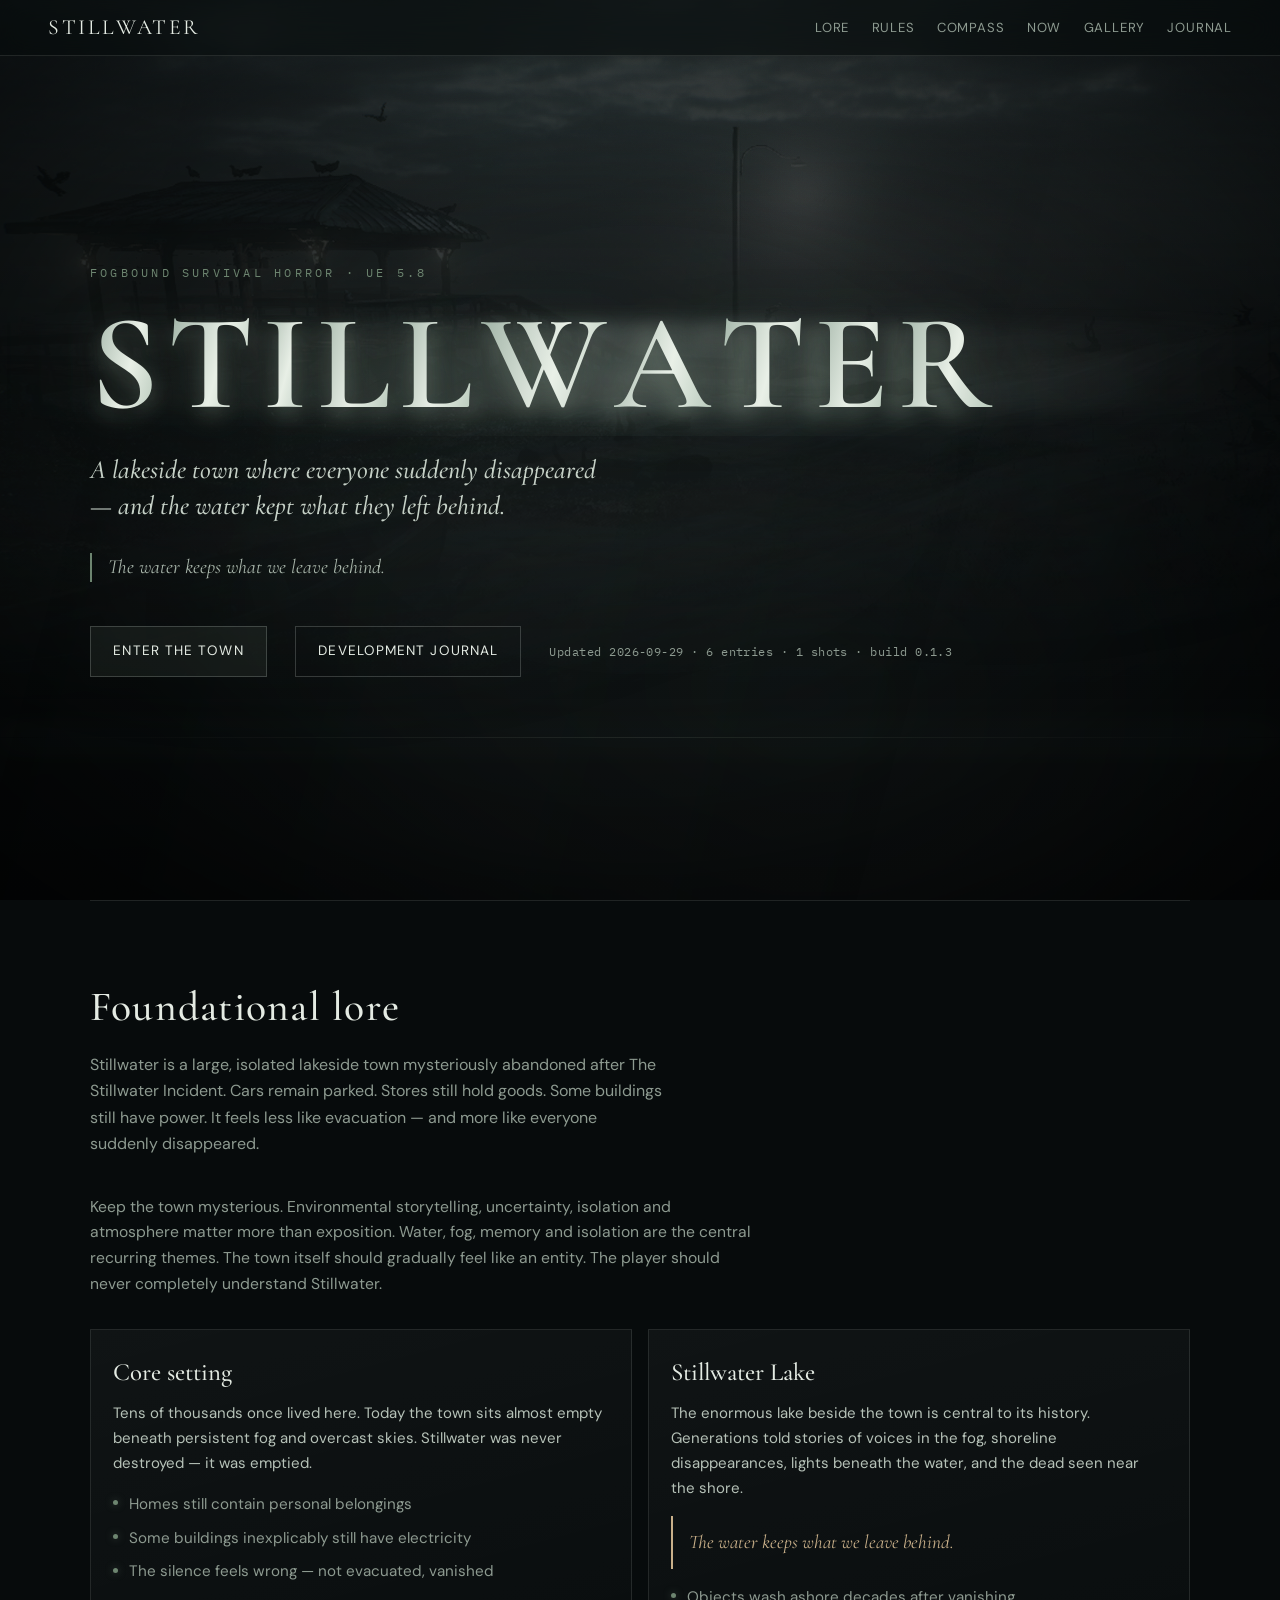
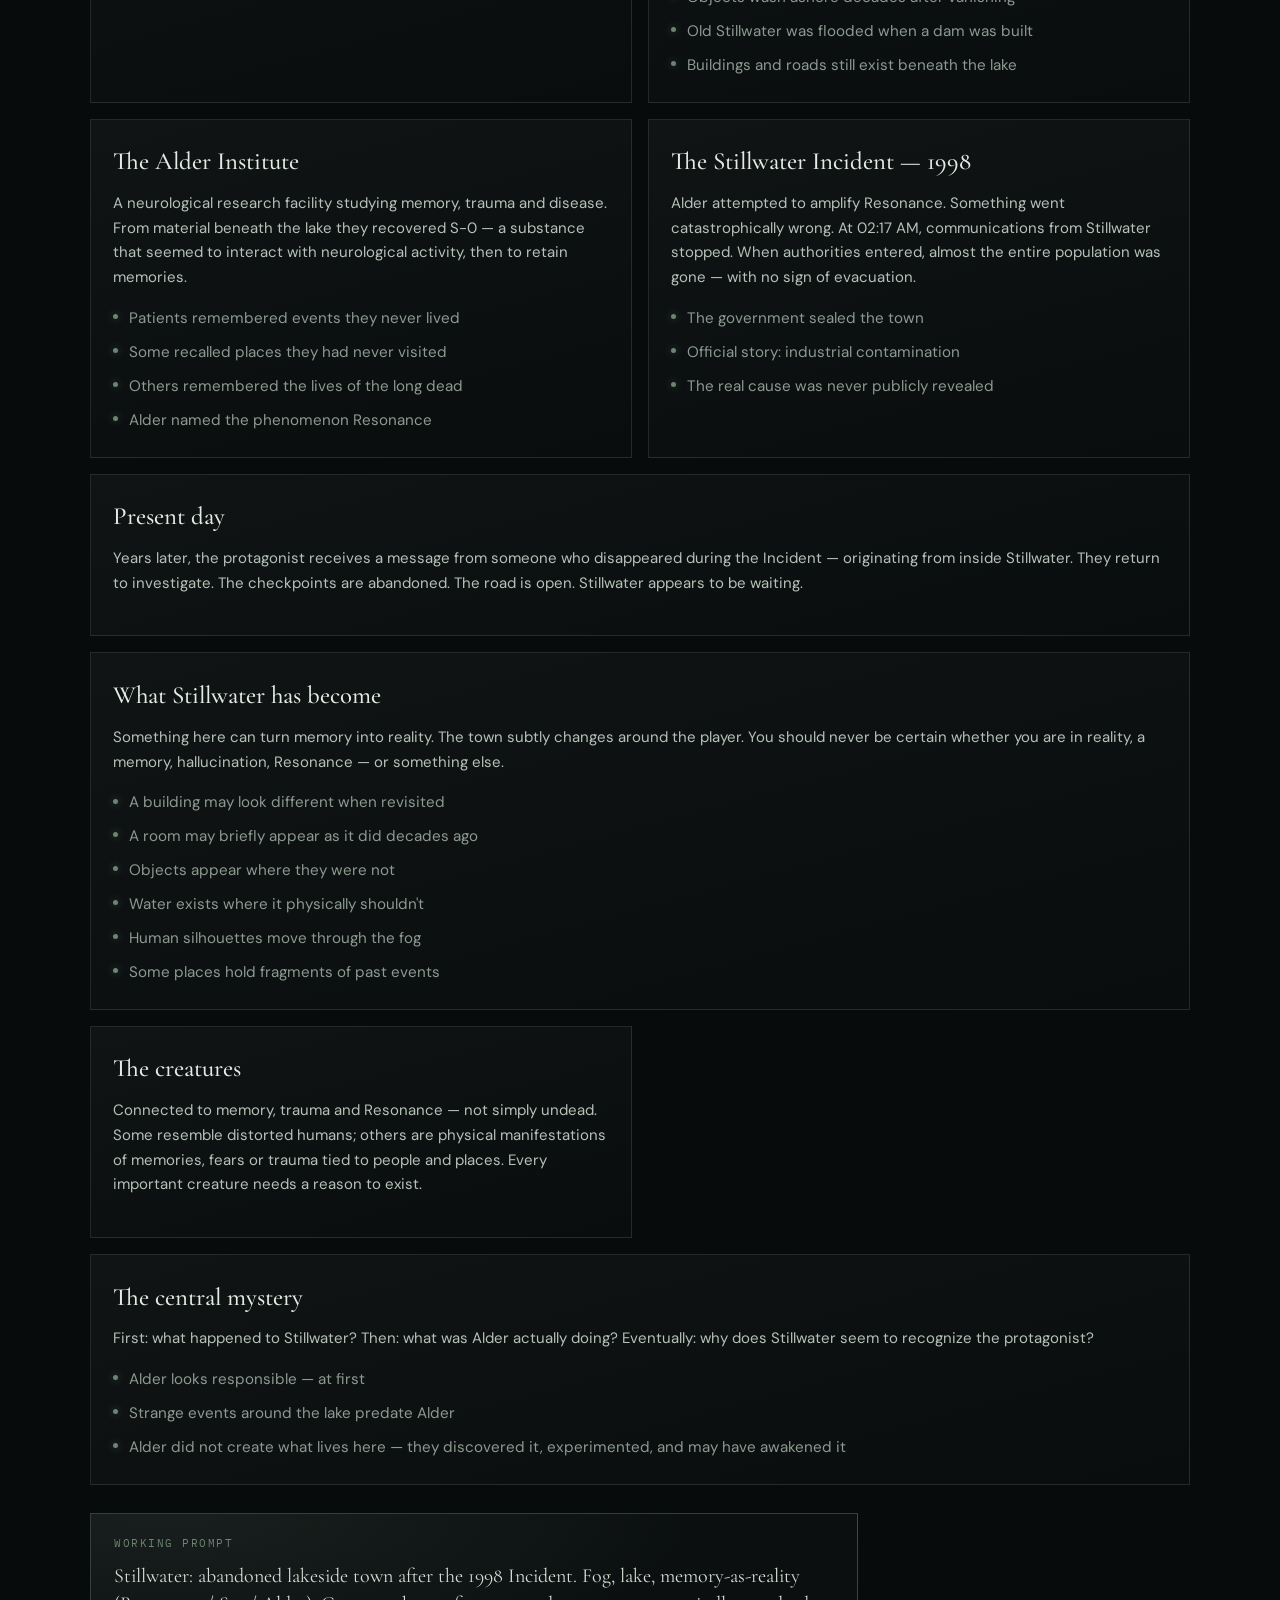
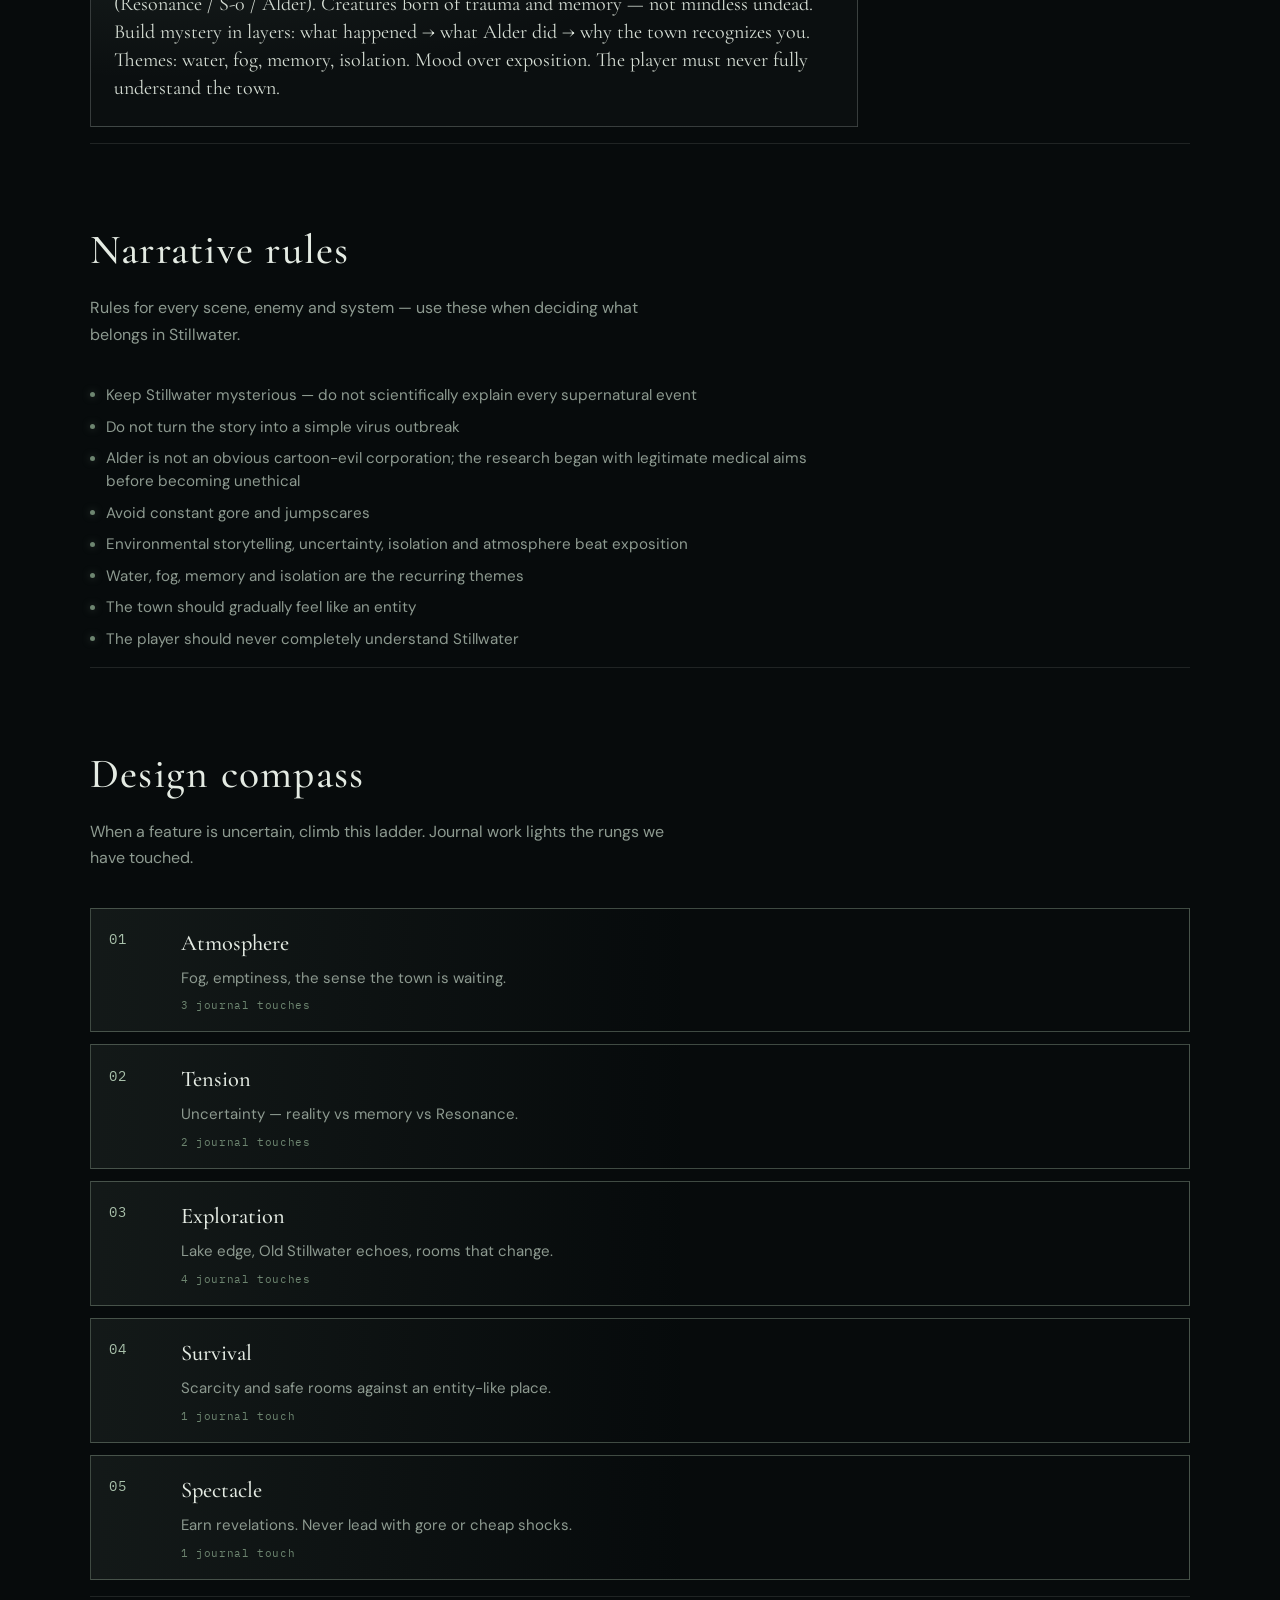
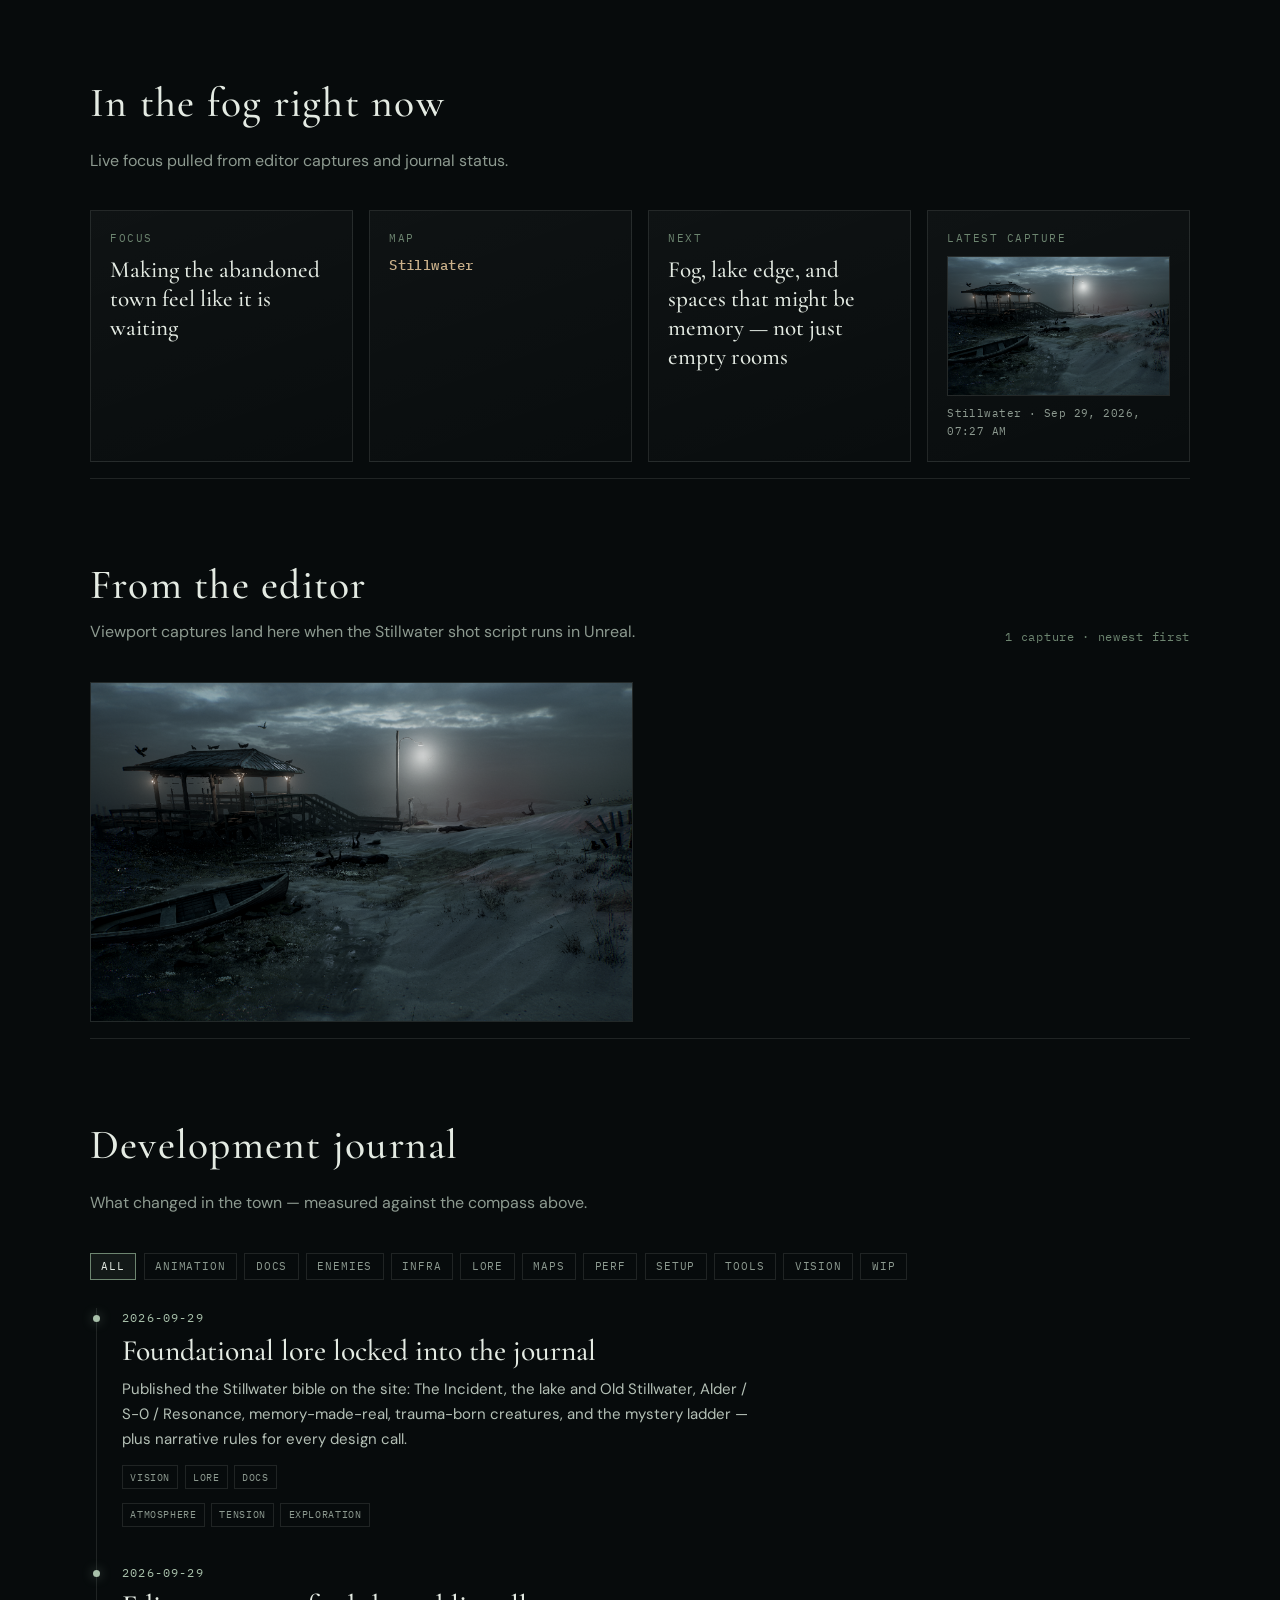
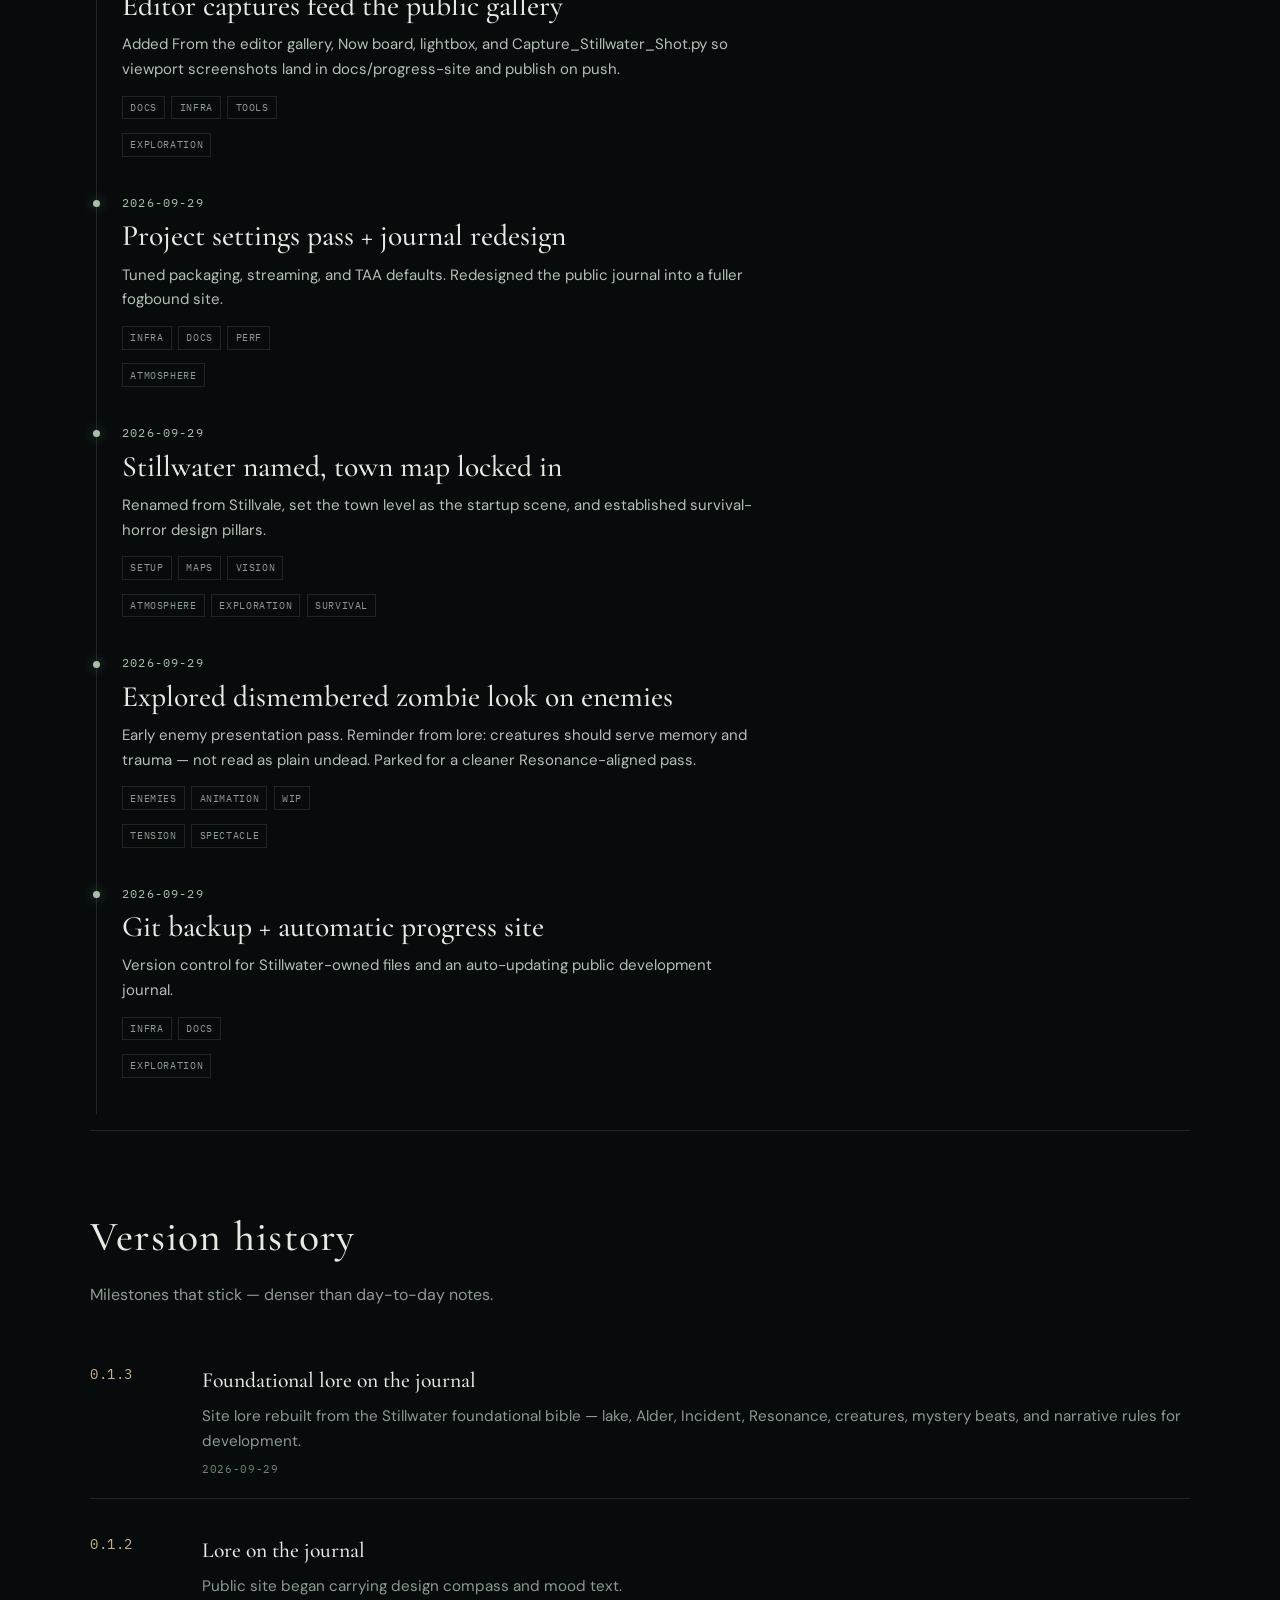
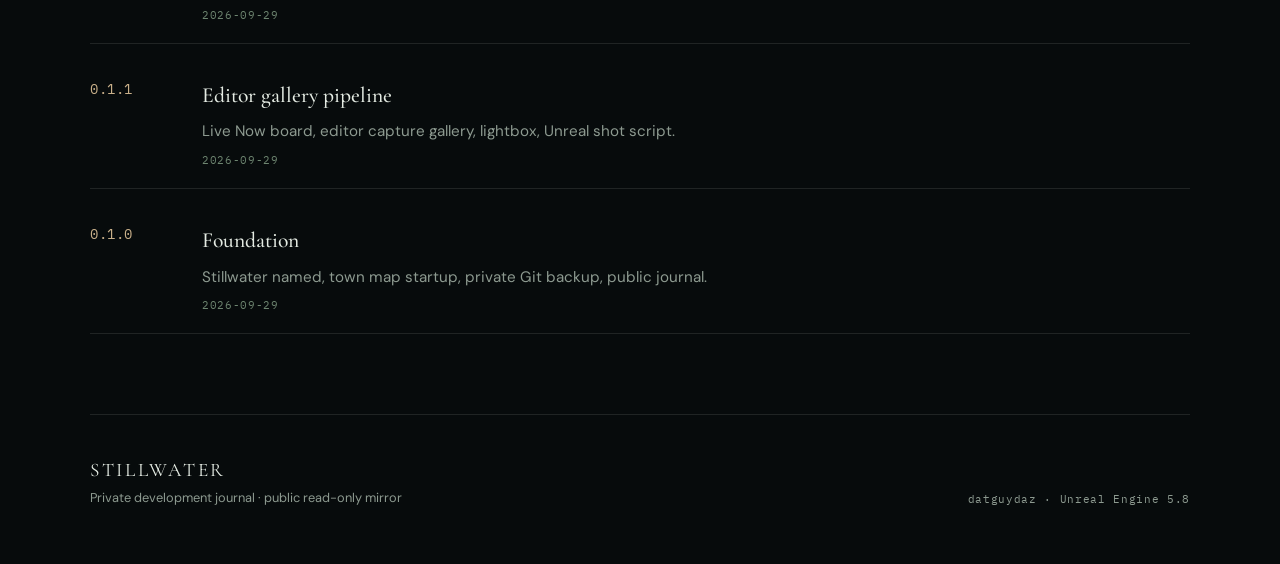
==== Stillwater/index.html @ f195221a "deploy: Stillwater progress c676590d28003b4d80a5e0e3fa051f6184fc9ccd datguydaz/Stillwater@c676590d28" ====
<!DOCTYPE html>
<html lang="en">
<head>
  <meta charset="utf-8" />
  <meta name="viewport" content="width=device-width, initial-scale=1" />
  <title>Stillwater — Development Journal</title>
  <meta name="description" content="Stillwater — fogbound survival horror. Lore, design compass, and development journal." />
  <meta name="theme-color" content="#0a0f10" />
  <link rel="preconnect" href="https://fonts.googleapis.com" />
  <link rel="preconnect" href="https://fonts.gstatic.com" crossorigin />
  <link href="https://fonts.googleapis.com/css2?family=Cormorant+Garamond:ital,wght@0,500;0,600;0,700;1,500&family=DM+Sans:opsz,wght@9..40,400;9..40,500;9..40,600&family=IBM+Plex+Mono:wght@400;500&display=swap" rel="stylesheet" />
  <link rel="stylesheet" href="./styles.css?v=0.1.3" />
</head>
<body>
  <div class="atmosphere" aria-hidden="true">
    <div class="fog fog-a"></div>
    <div class="fog fog-b"></div>
    <div class="fog fog-c"></div>
    <div class="hero-plate" id="hero-plate"></div>
    <div class="grain"></div>
    <div class="vignette"></div>
    <div class="horizon"></div>
  </div>

  <nav class="topnav" aria-label="Primary">
    <a class="brand-mark" href="#top">Stillwater</a>
    <div class="nav-links">
      <a href="#lore">Lore</a>
      <a href="#rules">Rules</a>
      <a href="#compass">Compass</a>
      <a href="#now">Now</a>
      <a href="#gallery">Gallery</a>
      <a href="#journal">Journal</a>
    </div>
  </nav>

  <header class="hero" id="top">
    <p class="eyebrow">Fogbound survival horror · UE 5.8</p>
    <div class="title-lockup">
      <span class="title-ghost" aria-hidden="true">Stillwater</span>
      <h1 id="project-name" class="title-main">Stillwater</h1>
      <span class="title-mist" aria-hidden="true"></span>
      <span class="title-sheen" aria-hidden="true"></span>
    </div>
    <p id="tagline" class="tagline"></p>
    <blockquote class="epigraph" id="epigraph"></blockquote>
    <div class="hero-cta">
      <a class="btn" href="#lore">Enter the town</a>
      <a class="btn btn-ghost" href="#journal">Development journal</a>
      <p class="meta">Updated <span id="updated"></span> · <span id="entry-count"></span> entries · <span id="shot-count">0</span> shots · build <span id="build-version">—</span></p>
    </div>
  </header>

  <main>
    <section class="section lore-section" id="lore">
      <div class="section-head">
        <h2>Foundational lore</h2>
        <p class="section-lede" id="lore-logline"></p>
      </div>
      <p class="lore-inspiration" id="lore-inspiration"></p>
      <div class="lore-chapters" id="lore-chapters"></div>
      <div class="working-prompt">
        <p class="now-label">Working prompt</p>
        <p id="working-prompt"></p>
      </div>
    </section>

    <section class="section" id="rules">
      <div class="section-head">
        <h2 id="rules-title">Narrative rules</h2>
        <p class="section-lede" id="rules-lede"></p>
      </div>
      <ul class="lore-list rules-list" id="rules-list"></ul>
    </section>

    <section class="section" id="compass">
      <div class="section-head">
        <h2>Design compass</h2>
        <p class="section-lede">When a feature is uncertain, climb this ladder. Journal work lights the rungs we have touched.</p>
      </div>
      <ol class="priority-ladder" id="priority-ladder"></ol>
    </section>

    <section class="section now-section" id="now">
      <div class="section-head">
        <h2>In the fog right now</h2>
        <p class="section-lede">Live focus pulled from editor captures and journal status.</p>
      </div>
      <div class="now-board" id="now-board">
        <article class="now-card">
          <p class="now-label">Focus</p>
          <p class="now-value" id="now-focus">—</p>
        </article>
        <article class="now-card">
          <p class="now-label">Map</p>
          <p class="now-value mono" id="now-map">—</p>
        </article>
        <article class="now-card">
          <p class="now-label">Next</p>
          <p class="now-value" id="now-next">—</p>
        </article>
        <article class="now-card highlight" id="now-latest-shot" hidden>
          <p class="now-label">Latest capture</p>
          <button type="button" class="now-thumb-btn" id="now-thumb-btn" aria-label="Open latest screenshot">
            <img id="now-thumb" alt="" />
          </button>
          <p class="now-caption mono" id="now-caption"></p>
        </article>
      </div>
    </section>

    <section class="section" id="gallery">
      <div class="section-head row">
        <div>
          <h2>From the editor</h2>
          <p class="section-lede">Viewport captures land here when the Stillwater shot script runs in Unreal.</p>
        </div>
        <p class="section-meta mono" id="gallery-meta"></p>
      </div>
      <div id="gallery-grid" class="gallery-grid"></div>
      <p class="empty-note" id="gallery-empty" hidden>
        No captures yet. In Unreal: <code>Tools → Execute Python Script</code> →
        <code>Scripts/Capture_Stillwater_Shot.py</code>, then commit &amp; push.
      </p>
    </section>

    <section class="section" id="journal">
      <div class="section-head">
        <h2>Development journal</h2>
        <p class="section-lede">What changed in the town — measured against the compass above.</p>
      </div>
      <div class="filters" id="filters" hidden></div>
      <ol id="timeline" class="timeline"></ol>
    </section>

    <section class="section" id="versions">
      <div class="section-head">
        <h2>Version history</h2>
        <p class="section-lede">Milestones that stick — denser than day-to-day notes.</p>
      </div>
      <ol id="version-list" class="version-list"></ol>
    </section>
  </main>

  <footer class="site-footer">
    <div>
      <p class="footer-brand">Stillwater</p>
      <p>Private development journal · public read-only mirror</p>
    </div>
    <p class="footer-meta">datguydaz · Unreal Engine 5.8</p>
  </footer>

  <div class="lightbox" id="lightbox" hidden>
    <button type="button" class="lb-close" id="lb-close" aria-label="Close">×</button>
    <button type="button" class="lb-nav prev" id="lb-prev" aria-label="Previous">‹</button>
    <figure class="lb-frame">
      <img id="lb-img" alt="" />
      <figcaption id="lb-cap"></figcaption>
    </figure>
    <button type="button" class="lb-nav next" id="lb-next" aria-label="Next">›</button>
  </div>

  <script src="./app.js?v=0.1.3"></script>
</body>
</html>
---- Stillwater/styles.css ----
:root {
  --bg: #070b0c;
  --bg-lift: #0e1516;
  --ink: #e4ebe3;
  --muted: #8d9a90;
  --line: rgba(210, 220, 212, 0.12);
  --line-strong: rgba(210, 220, 212, 0.22);
  --accent: #a8c0aa;
  --accent-dim: #6d8570;
  --warm: #c9b08a;
  --fog-tint: rgba(168, 186, 176, 0.11);
  --nav-h: 3.5rem;
  --ease: cubic-bezier(0.22, 1, 0.36, 1);
}

* { box-sizing: border-box; }
html {
  scroll-behavior: smooth;
  scroll-padding-top: calc(var(--nav-h) + 1rem);
}
body {
  margin: 0;
  min-height: 100vh;
  color: var(--ink);
  background: var(--bg);
  font-family: "DM Sans", system-ui, sans-serif;
  font-size: 15px;
  line-height: 1.65;
  overflow-x: hidden;
}

/* —— Atmosphere —— */
.atmosphere {
  pointer-events: none;
  position: fixed;
  inset: 0;
  z-index: 0;
  overflow: hidden;
  background:
    radial-gradient(ellipse 90% 55% at 50% -5%, rgba(95, 118, 108, 0.28), transparent 55%),
    radial-gradient(ellipse 60% 40% at 85% 20%, rgba(70, 90, 85, 0.12), transparent 50%),
    linear-gradient(180deg, #10181a 0%, var(--bg) 42%, #050708 100%);
}

.fog {
  position: absolute;
  inset: -20%;
  background:
    radial-gradient(ellipse at 30% 40%, var(--fog-tint), transparent 42%),
    radial-gradient(ellipse at 70% 35%, rgba(190, 200, 195, 0.07), transparent 38%);
  filter: blur(28px);
  will-change: transform, opacity;
}
.fog-a { animation: drift-a 32s var(--ease) infinite alternate; opacity: 0.9; }
.fog-b {
  animation: drift-b 44s var(--ease) infinite alternate;
  opacity: 0.55;
  background:
    radial-gradient(ellipse at 60% 70%, rgba(140, 160, 150, 0.14), transparent 45%),
    radial-gradient(ellipse at 15% 60%, rgba(120, 140, 130, 0.08), transparent 40%);
}
.fog-c {
  animation: drift-c 56s linear infinite;
  opacity: 0.35;
  background:
    linear-gradient(105deg, transparent 20%, rgba(180, 195, 185, 0.06) 45%, transparent 70%);
}

@keyframes drift-a {
  from { transform: translate3d(-3%, -1%, 0) scale(1.05); }
  to { transform: translate3d(4%, 2%, 0) scale(1.12); }
}
@keyframes drift-b {
  from { transform: translate3d(2%, 1%, 0) scale(1.08); }
  to { transform: translate3d(-5%, -2%, 0) scale(1.15); }
}
@keyframes drift-c {
  from { transform: translateX(-8%); }
  to { transform: translateX(8%); }
}

.grain {
  position: absolute;
  inset: 0;
  opacity: 0.18;
  mix-blend-mode: overlay;
  background-image: url("data:image/svg+xml,%3Csvg viewBox='0 0 200 200' xmlns='http://www.w3.org/2000/svg'%3E%3Cfilter id='n'%3E%3CfeTurbulence type='fractalNoise' baseFrequency='0.85' numOctaves='4' stitchTiles='stitch'/%3E%3C/filter%3E%3Crect width='100%25' height='100%25' filter='url(%23n)' opacity='0.55'/%3E%3C/svg%3E");
  background-size: 180px;
}

.vignette {
  position: absolute;
  inset: 0;
  background: radial-gradient(ellipse at center, transparent 35%, rgba(0, 0, 0, 0.55) 100%);
}

.horizon {
  position: absolute;
  left: 0;
  right: 0;
  bottom: 18%;
  height: 1px;
  background: linear-gradient(90deg, transparent, rgba(168, 192, 170, 0.18), transparent);
  box-shadow: 0 0 40px 8px rgba(120, 150, 130, 0.08);
  opacity: 0.7;
}

.hero-plate {
  position: absolute;
  inset: 0;
  background-size: cover;
  background-position: center 40%;
  opacity: 0;
  transition: opacity 1.2s var(--ease);
  mask-image: linear-gradient(180deg, rgba(0,0,0,0.55) 0%, rgba(0,0,0,0.2) 45%, transparent 78%);
  -webkit-mask-image: linear-gradient(180deg, rgba(0,0,0,0.55) 0%, rgba(0,0,0,0.2) 45%, transparent 78%);
  filter: saturate(0.55) contrast(1.05) brightness(0.45);
}
.hero-plate.is-on { opacity: 1; }

/* —— Chrome —— */
.topnav, .hero, main, .site-footer {
  position: relative;
  z-index: 1;
}

.topnav {
  position: sticky;
  top: 0;
  height: var(--nav-h);
  display: flex;
  align-items: center;
  justify-content: space-between;
  padding: 0 clamp(1.25rem, 4vw, 3rem);
  backdrop-filter: blur(14px) saturate(1.1);
  background: rgba(7, 11, 12, 0.55);
  border-bottom: 1px solid var(--line);
  z-index: 10;
}

.brand-mark {
  font-family: "Cormorant Garamond", Georgia, serif;
  font-size: 1.35rem;
  letter-spacing: 0.12em;
  text-transform: uppercase;
  text-decoration: none;
  color: var(--ink);
}

.nav-links {
  display: flex;
  gap: 1.4rem;
}
.nav-links a {
  color: var(--muted);
  text-decoration: none;
  font-size: 0.82rem;
  letter-spacing: 0.06em;
  text-transform: uppercase;
  transition: color 200ms ease;
}
.nav-links a:hover { color: var(--ink); }

.hero {
  width: min(1100px, calc(100% - 2.5rem));
  margin: 0 auto;
  min-height: calc(100vh - var(--nav-h));
  display: flex;
  flex-direction: column;
  justify-content: center;
  padding: 3rem 0 4rem;
  animation: rise 1s var(--ease) both;
}

@keyframes rise {
  from { opacity: 0; transform: translateY(18px); }
  to { opacity: 1; transform: none; }
}

.eyebrow {
  margin: 0 0 1.25rem;
  font-family: "IBM Plex Mono", ui-monospace, monospace;
  font-size: 0.72rem;
  letter-spacing: 0.28em;
  text-transform: uppercase;
  color: var(--accent-dim);
}

h1,
.title-main {
  margin: 0;
  font-family: "Cormorant Garamond", Georgia, serif;
  font-weight: 600;
  font-size: clamp(4.2rem, 14vw, 8.5rem);
  letter-spacing: 0.06em;
  line-height: 0.88;
  text-transform: uppercase;
}

.title-lockup {
  position: relative;
  display: inline-block;
  isolation: isolate;
  margin: 0.15rem 0 0.35rem;
}

.title-main {
  position: relative;
  z-index: 2;
  color: #e4ebe3;
  filter: drop-shadow(0 0 18px rgba(140, 170, 150, 0.22))
    drop-shadow(0 8px 28px rgba(0, 0, 0, 0.45));
  animation: title-breathe 7s ease-in-out infinite;
}

.title-main .char {
  display: inline-block;
  color: transparent;
  background:
    linear-gradient(
      105deg,
      #9aada0 0%,
      #e8efe6 28%,
      #b7c8ba 48%,
      #f2f6f1 62%,
      #8fa092 100%
    );
  background-size: 220% 100%;
  -webkit-background-clip: text;
  background-clip: text;
  animation:
    title-char-in 900ms var(--ease) both,
    title-sheen-shift 11s ease-in-out infinite alternate;
  animation-delay:
    calc(var(--i, 0) * 45ms + 120ms),
    0s;
}

.title-ghost {
  position: absolute;
  inset: 0;
  z-index: 1;
  font-family: "Cormorant Garamond", Georgia, serif;
  font-weight: 600;
  font-size: clamp(4.2rem, 14vw, 8.5rem);
  letter-spacing: 0.06em;
  line-height: 0.88;
  text-transform: uppercase;
  color: rgba(168, 192, 170, 0.28);
  filter: blur(10px);
  transform: translate(0.04em, 0.06em) scale(1.01);
  animation: title-ghost-drift 9s ease-in-out infinite alternate;
  pointer-events: none;
  user-select: none;
}

.title-mist {
  position: absolute;
  left: -8%;
  right: -8%;
  top: 15%;
  bottom: 10%;
  z-index: 3;
  pointer-events: none;
  background:
    linear-gradient(
      90deg,
      transparent 0%,
      rgba(200, 215, 205, 0.14) 35%,
      rgba(230, 238, 232, 0.28) 50%,
      rgba(200, 215, 205, 0.12) 65%,
      transparent 100%
    );
  mix-blend-mode: soft-light;
  filter: blur(8px);
  opacity: 0.55;
  animation: title-mist-sweep 8.5s ease-in-out infinite;
}

.title-sheen {
  position: absolute;
  inset: -10% -5%;
  z-index: 0;
  pointer-events: none;
  background: radial-gradient(
    ellipse at 50% 60%,
    rgba(150, 180, 160, 0.2),
    transparent 62%
  );
  animation: title-halo 6.5s ease-in-out infinite alternate;
}

@keyframes title-breathe {
  0%, 100% {
    filter: drop-shadow(0 0 14px rgba(140, 170, 150, 0.16))
      drop-shadow(0 8px 28px rgba(0, 0, 0, 0.45));
    letter-spacing: 0.055em;
  }
  50% {
    filter: drop-shadow(0 0 28px rgba(160, 190, 170, 0.34))
      drop-shadow(0 10px 34px rgba(0, 0, 0, 0.5));
    letter-spacing: 0.072em;
  }
}

@keyframes title-sheen-shift {
  from { background-position: 0% 50%; }
  to { background-position: 100% 50%; }
}

@keyframes title-ghost-drift {
  from { transform: translate(-0.02em, 0.04em) scale(1.01); opacity: 0.55; }
  to { transform: translate(0.08em, 0.1em) scale(1.03); opacity: 0.85; }
}

@keyframes title-mist-sweep {
  0% { transform: translateX(-28%) skewX(-8deg); opacity: 0.2; }
  40% { opacity: 0.65; }
  100% { transform: translateX(28%) skewX(-8deg); opacity: 0.25; }
}

@keyframes title-halo {
  from { opacity: 0.35; transform: scale(0.96); }
  to { opacity: 0.8; transform: scale(1.06); }
}

@keyframes title-char-in {
  from {
    opacity: 0;
    transform: translateY(0.35em);
    filter: blur(8px);
  }
  to {
    opacity: 1;
    transform: none;
    filter: none;
  }
}

@media (prefers-reduced-motion: reduce) {
  .title-main,
  .title-ghost,
  .title-mist,
  .title-sheen,
  .title-main .char {
    animation: none !important;
  }
  .title-main .char {
    color: var(--ink);
    background: none;
    -webkit-background-clip: unset;
    background-clip: unset;
  }
  .title-main {
    filter: drop-shadow(0 0 18px rgba(140, 170, 150, 0.18));
  }
}

.epigraph {
  margin: 1.75rem 0 0;
  max-width: 34rem;
  padding: 0 0 0 1rem;
  border-left: 2px solid var(--accent-dim);
  font-family: "Cormorant Garamond", Georgia, serif;
  font-size: clamp(1.05rem, 2vw, 1.25rem);
  font-style: italic;
  line-height: 1.45;
  color: #a8b5aa;
}

.lore-inspiration {
  max-width: 42rem;
  color: var(--muted);
  margin: 0 0 2rem;
  font-size: 0.98rem;
}

.lore-chapters {
  display: grid;
  grid-template-columns: 1fr 1fr;
  gap: 1rem;
  margin-bottom: 1.75rem;
}

.lore-chapter {
  border: 1px solid var(--line);
  background: linear-gradient(165deg, rgba(255,255,255,0.04), rgba(255,255,255,0.01));
  padding: 1.35rem 1.4rem 1.5rem;
}

.lore-chapter:nth-child(5),
.lore-chapter:nth-child(6),
.lore-chapter:nth-child(8) {
  grid-column: 1 / -1;
}

.lore-chapter h3 {
  margin: 0 0 0.55rem;
  font-family: "Cormorant Garamond", Georgia, serif;
  font-size: 1.55rem;
  font-weight: 500;
}

.lore-quote {
  margin: 0.85rem 0 1rem;
  padding: 0.65rem 0 0.65rem 1rem;
  border-left: 2px solid var(--warm);
  font-family: "Cormorant Garamond", Georgia, serif;
  font-size: 1.2rem;
  font-style: italic;
  color: var(--warm);
}

.rules-list {
  max-width: 46rem;
}

.rules-list li {
  color: #b6c2b8;
  font-size: 1rem;
  line-height: 1.5;
}

@media (max-width: 960px) {
  .lore-chapters { grid-template-columns: 1fr; }
  .lore-chapter:nth-child(5),
  .lore-chapter:nth-child(6),
  .lore-chapter:nth-child(8) { grid-column: auto; }
}

.lore-list {
  margin: 0;
  padding: 0;
  list-style: none;
  display: grid;
  gap: 0.55rem;
}

.lore-list li {
  position: relative;
  padding-left: 1rem;
  color: var(--muted);
  font-size: 0.95rem;
}

.lore-list li::before {
  content: "";
  position: absolute;
  left: 0;
  top: 0.55em;
  width: 5px;
  height: 5px;
  border-radius: 50%;
  background: var(--accent-dim);
  box-shadow: 0 0 8px rgba(168, 192, 170, 0.35);
}

.working-prompt {
  border: 1px solid var(--line-strong);
  background:
    radial-gradient(ellipse at 10% 0%, rgba(140, 170, 150, 0.1), transparent 55%),
    rgba(255, 255, 255, 0.02);
  padding: 1.35rem 1.45rem 1.5rem;
  max-width: 48rem;
}

.working-prompt p:last-child {
  margin: 0.35rem 0 0;
  font-family: "Cormorant Garamond", Georgia, serif;
  font-size: 1.25rem;
  line-height: 1.4;
  color: #d5ddd4;
}

.priority-ladder {
  list-style: none;
  margin: 0;
  padding: 0;
  display: grid;
  gap: 0.75rem;
}

.priority-step {
  display: grid;
  grid-template-columns: 3.5rem 1fr;
  gap: 1rem;
  align-items: start;
  padding: 1rem 1.1rem;
  border: 1px solid var(--line);
  background: rgba(255, 255, 255, 0.015);
  transition: border-color 220ms ease, background 220ms ease;
}

.priority-step.is-lit {
  border-color: rgba(168, 192, 170, 0.35);
  background: linear-gradient(90deg, rgba(168, 192, 170, 0.08), transparent 55%);
}

.priority-rank {
  font-family: "IBM Plex Mono", ui-monospace, monospace;
  font-size: 0.85rem;
  letter-spacing: 0.08em;
  color: var(--accent-dim);
  padding-top: 0.2rem;
}

.priority-step.is-lit .priority-rank { color: var(--accent); }

.priority-step h3 {
  margin: 0 0 0.25rem;
  font-family: "Cormorant Garamond", Georgia, serif;
  font-size: 1.4rem;
  font-weight: 500;
}

.priority-step p { margin: 0; color: var(--muted); }

.priority-meta {
  margin-top: 0.45rem !important;
  font-size: 0.68rem;
  letter-spacing: 0.06em;
  color: var(--accent-dim) !important;
}

.pillar-tags { margin-top: 0.55rem; }
.pillar-tag {
  border-color: rgba(168, 192, 170, 0.35);
  color: var(--accent);
}

@media (max-width: 960px) {
  .lore-grid { grid-template-columns: 1fr; }
  .lore-block-wide { grid-column: auto; }
}

.hero-cta {
  margin-top: 2.75rem;
  display: flex;
  flex-wrap: wrap;
  align-items: center;
  gap: 1.25rem 1.75rem;
}

.btn {
  display: inline-flex;
  align-items: center;
  padding: 0.85rem 1.4rem;
  border: 1px solid var(--line-strong);
  background: rgba(168, 192, 170, 0.08);
  color: var(--ink);
  text-decoration: none;
  font-size: 0.85rem;
  letter-spacing: 0.08em;
  text-transform: uppercase;
  transition: background 220ms ease, border-color 220ms ease, transform 220ms var(--ease);
}
.btn:hover {
  background: rgba(168, 192, 170, 0.16);
  border-color: var(--accent);
  transform: translateY(-1px);
}

.btn-ghost {
  background: transparent;
}
.btn-ghost:hover {
  background: rgba(255, 255, 255, 0.04);
}

.meta {
  margin: 0;
  font-family: "IBM Plex Mono", ui-monospace, monospace;
  font-size: 0.72rem;
  color: var(--muted);
  letter-spacing: 0.04em;
}

main {
  width: min(1100px, calc(100% - 2.5rem));
  margin: 0 auto;
  padding-bottom: 4rem;
}

.section {
  padding: 4.5rem 0 1rem;
  border-top: 1px solid var(--line);
  animation: rise 1.1s var(--ease) both;
}

.section-head {
  display: grid;
  gap: 0.65rem;
  margin-bottom: 2.25rem;
  max-width: 36rem;
}

.section-head h2 {
  margin: 0;
  font-family: "Cormorant Garamond", Georgia, serif;
  font-size: clamp(2rem, 4vw, 2.6rem);
  font-weight: 500;
  letter-spacing: 0.03em;
}

.section-lede {
  margin: 0;
  color: var(--muted);
  font-size: 1rem;
}

.filters {
  display: flex;
  flex-wrap: wrap;
  gap: 0.45rem;
  margin-bottom: 1.75rem;
}

.filter-btn {
  appearance: none;
  border: 1px solid var(--line);
  background: transparent;
  color: var(--muted);
  font-family: "IBM Plex Mono", ui-monospace, monospace;
  font-size: 0.68rem;
  letter-spacing: 0.08em;
  text-transform: uppercase;
  padding: 0.35rem 0.65rem;
  cursor: pointer;
  transition: color 160ms ease, border-color 160ms ease, background 160ms ease;
}
.filter-btn:hover,
.filter-btn.is-active {
  color: var(--ink);
  border-color: var(--accent-dim);
  background: rgba(168, 192, 170, 0.08);
}

.timeline {
  list-style: none;
  margin: 0;
  padding: 0;
  display: grid;
  gap: 0;
  border-left: 1px solid var(--line);
  margin-left: 0.35rem;
}

.entry {
  position: relative;
  padding: 0 0 2.25rem 1.6rem;
}
.entry::before {
  content: "";
  position: absolute;
  left: -4px;
  top: 0.45rem;
  width: 7px;
  height: 7px;
  border-radius: 50%;
  background: var(--accent);
  box-shadow: 0 0 12px rgba(168, 192, 170, 0.45);
}
.entry.is-hidden { display: none; }

.entry-date {
  font-family: "IBM Plex Mono", ui-monospace, monospace;
  color: var(--accent);
  font-size: 0.72rem;
  letter-spacing: 0.1em;
}

.entry h3 {
  margin: 0.4rem 0 0.55rem;
  font-family: "Cormorant Garamond", Georgia, serif;
  font-size: clamp(1.45rem, 2.5vw, 1.85rem);
  font-weight: 500;
  line-height: 1.2;
}

.entry p {
  margin: 0;
  color: #b4c0b6;
  max-width: 40rem;
}

.tags {
  display: flex;
  flex-wrap: wrap;
  gap: 0.4rem;
  margin-top: 0.85rem;
}

.tag {
  border: 1px solid var(--line);
  color: var(--muted);
  padding: 0.15rem 0.45rem;
  font-family: "IBM Plex Mono", ui-monospace, monospace;
  font-size: 0.65rem;
  letter-spacing: 0.06em;
  text-transform: uppercase;
}

.shots {
  display: grid;
  grid-template-columns: repeat(auto-fit, minmax(200px, 1fr));
  gap: 0.75rem;
  margin-top: 1.1rem;
  max-width: 48rem;
}

.shots img {
  width: 100%;
  aspect-ratio: 16 / 10;
  object-fit: cover;
  border: 1px solid var(--line);
  filter: saturate(0.8) contrast(1.06) brightness(0.95);
  transition: filter 280ms ease, transform 280ms var(--ease);
}
.shots img:hover {
  filter: none;
  transform: translateY(-3px);
}

.version-list {
  list-style: none;
  margin: 0;
  padding: 0;
  display: grid;
  gap: 1rem;
}

.version {
  display: grid;
  grid-template-columns: 5.5rem 1fr;
  gap: 1rem 1.5rem;
  padding: 1.15rem 0;
  border-bottom: 1px solid var(--line);
  align-items: start;
}

.version-id {
  font-family: "IBM Plex Mono", ui-monospace, monospace;
  font-size: 0.85rem;
  color: var(--warm);
  letter-spacing: 0.04em;
}

.version h3 {
  margin: 0 0 0.35rem;
  font-family: "Cormorant Garamond", Georgia, serif;
  font-size: 1.35rem;
  font-weight: 500;
}

.version p {
  margin: 0;
  color: var(--muted);
  font-size: 0.95rem;
}

.version-date {
  display: block;
  margin-top: 0.45rem;
  font-family: "IBM Plex Mono", ui-monospace, monospace;
  font-size: 0.68rem;
  color: var(--accent-dim);
  letter-spacing: 0.06em;
}

.pillars {
  list-style: none;
  margin: 0;
  padding: 0;
  display: grid;
  gap: 1rem;
  max-width: 36rem;
}
.pillars li {
  padding-left: 1rem;
  border-left: 2px solid var(--accent-dim);
  color: #b6c2b8;
}
.pillars strong {
  color: var(--ink);
  font-weight: 600;
}

code {
  font-family: "IBM Plex Mono", ui-monospace, monospace;
  color: var(--warm);
  font-size: 0.86em;
}

.site-footer {
  width: min(1100px, calc(100% - 2.5rem));
  margin: 0 auto;
  padding: 2.5rem 0 3.5rem;
  border-top: 1px solid var(--line);
  display: flex;
  flex-wrap: wrap;
  justify-content: space-between;
  gap: 1rem;
  color: var(--muted);
  font-size: 0.8rem;
}

.footer-brand {
  margin: 0 0 0.25rem;
  font-family: "Cormorant Garamond", Georgia, serif;
  font-size: 1.2rem;
  letter-spacing: 0.14em;
  text-transform: uppercase;
  color: var(--ink);
}

.site-footer p { margin: 0; }

.footer-meta {
  font-family: "IBM Plex Mono", ui-monospace, monospace;
  font-size: 0.7rem;
  letter-spacing: 0.06em;
  align-self: end;
}

.section-head.row {
  display: flex;
  flex-wrap: wrap;
  justify-content: space-between;
  align-items: end;
  gap: 1rem;
  max-width: none;
}
.section-meta {
  margin: 0;
  color: var(--accent-dim);
  font-size: 0.72rem;
  letter-spacing: 0.06em;
}
.mono { font-family: "IBM Plex Mono", ui-monospace, monospace; }

.now-board {
  display: grid;
  grid-template-columns: repeat(4, minmax(0, 1fr));
  gap: 1rem;
}
.now-card {
  border: 1px solid var(--line);
  background: linear-gradient(160deg, rgba(255,255,255,0.035), rgba(255,255,255,0.01));
  padding: 1.15rem 1.2rem 1.25rem;
  min-height: 7.5rem;
}
.now-card.highlight { grid-row: span 1; }
.now-label {
  margin: 0 0 0.55rem;
  font-family: "IBM Plex Mono", ui-monospace, monospace;
  font-size: 0.68rem;
  letter-spacing: 0.14em;
  text-transform: uppercase;
  color: var(--accent-dim);
}
.now-value {
  margin: 0;
  font-family: "Cormorant Garamond", Georgia, serif;
  font-size: 1.45rem;
  line-height: 1.25;
  font-weight: 500;
}
.now-value.mono {
  font-family: "IBM Plex Mono", ui-monospace, monospace;
  font-size: 0.9rem;
  letter-spacing: 0.03em;
  color: var(--warm);
}
.now-thumb-btn {
  display: block;
  width: 100%;
  padding: 0;
  border: 1px solid var(--line);
  background: transparent;
  cursor: pointer;
  overflow: hidden;
}
.now-thumb-btn img {
  display: block;
  width: 100%;
  aspect-ratio: 16 / 10;
  object-fit: cover;
  filter: saturate(0.75) contrast(1.05);
  transition: transform 400ms var(--ease), filter 400ms ease;
}
.now-thumb-btn:hover img {
  transform: scale(1.03);
  filter: none;
}
.now-caption {
  margin: 0.55rem 0 0;
  font-size: 0.68rem;
  color: var(--muted);
  letter-spacing: 0.04em;
}

.gallery-grid {
  display: grid;
  grid-template-columns: repeat(12, 1fr);
  gap: 0.85rem;
}
.gallery-item {
  grid-column: span 4;
  position: relative;
  border: 1px solid var(--line);
  background: #0a1011;
  overflow: hidden;
  cursor: pointer;
  padding: 0;
  text-align: left;
  color: inherit;
  font: inherit;
  animation: rise 800ms var(--ease) both;
}
.gallery-item:nth-child(6n + 1),
.gallery-item:nth-child(6n + 2) { grid-column: span 6; }
.gallery-item img {
  display: block;
  width: 100%;
  aspect-ratio: 16 / 10;
  object-fit: cover;
  filter: saturate(0.72) contrast(1.06) brightness(0.92);
  transition: filter 300ms ease, transform 500ms var(--ease);
}
.gallery-item:hover img {
  filter: none;
  transform: scale(1.04);
}
.gallery-item figcaption {
  position: absolute;
  left: 0;
  right: 0;
  bottom: 0;
  padding: 1.4rem 0.9rem 0.75rem;
  background: linear-gradient(transparent, rgba(0,0,0,0.78));
  font-family: "IBM Plex Mono", ui-monospace, monospace;
  font-size: 0.68rem;
  letter-spacing: 0.05em;
  color: #d5ddd4;
  opacity: 0;
  transform: translateY(6px);
  transition: opacity 220ms ease, transform 220ms var(--ease);
}
.gallery-item:hover figcaption,
.gallery-item:focus-visible figcaption {
  opacity: 1;
  transform: none;
}

.empty-note {
  color: var(--muted);
  max-width: 40rem;
  border: 1px dashed var(--line);
  padding: 1.25rem 1.35rem;
}

.lightbox {
  position: fixed;
  inset: 0;
  z-index: 50;
  display: grid;
  grid-template-columns: auto 1fr auto;
  align-items: center;
  gap: 0.5rem;
  padding: 1.5rem;
  background: rgba(4, 7, 8, 0.88);
  backdrop-filter: blur(10px);
}
.lightbox[hidden] { display: none !important; }
.lb-frame {
  margin: 0;
  max-height: 88vh;
  display: flex;
  flex-direction: column;
  align-items: center;
  gap: 0.75rem;
}
.lb-frame img {
  max-width: min(1100px, 92vw);
  max-height: 78vh;
  object-fit: contain;
  border: 1px solid var(--line-strong);
  box-shadow: 0 30px 80px rgba(0,0,0,0.45);
}
.lb-frame figcaption {
  font-family: "IBM Plex Mono", ui-monospace, monospace;
  font-size: 0.75rem;
  color: var(--muted);
  letter-spacing: 0.05em;
}
.lb-close, .lb-nav {
  appearance: none;
  border: 1px solid var(--line);
  background: rgba(255,255,255,0.04);
  color: var(--ink);
  cursor: pointer;
  width: 2.75rem;
  height: 2.75rem;
  font-size: 1.5rem;
  line-height: 1;
  transition: background 160ms ease, border-color 160ms ease;
}
.lb-close:hover, .lb-nav:hover {
  background: rgba(168, 192, 170, 0.12);
  border-color: var(--accent-dim);
}
.lb-close {
  position: absolute;
  top: 1rem;
  right: 1rem;
  z-index: 2;
}

@media (max-width: 960px) {
  .now-board { grid-template-columns: 1fr 1fr; }
  .gallery-item,
  .gallery-item:nth-child(6n + 1),
  .gallery-item:nth-child(6n + 2) { grid-column: span 6; }
}
@media (max-width: 640px) {
  .nav-links { gap: 0.75rem; }
  .nav-links a { font-size: 0.68rem; }
  .hero { min-height: auto; padding: 3.5rem 0 3rem; }
  .version { grid-template-columns: 1fr; gap: 0.35rem; }
  .now-board { grid-template-columns: 1fr; }
  .gallery-item,
  .gallery-item:nth-child(6n + 1),
  .gallery-item:nth-child(6n + 2) { grid-column: span 12; }
  .lightbox { grid-template-columns: 1fr; }
  .lb-nav { display: none; }
}

.tagline {
  margin: 1.5rem 0 0;
  max-width: 32rem;
  font-family: "Cormorant Garamond", Georgia, serif;
  font-size: clamp(1.25rem, 2.4vw, 1.65rem);
  font-style: italic;
  font-weight: 500;
  color: #c5d0c6;
  line-height: 1.35;
}

.lore-lede {
  margin: 0 0 1rem;
  color: #b6c2b8;
}
.lore-list {
  margin: 0;
  padding: 0;
  list-style: none;
  display: grid;
  gap: 0.55rem;
}
.lore-list li {
  position: relative;
  padding-left: 1rem;
  color: var(--muted);
  font-size: 0.95rem;
}
.lore-list li::before {
  content: "";
  position: absolute;
  left: 0;
  top: 0.55em;
  width: 5px;
  height: 5px;
  border-radius: 50%;
  background: var(--accent-dim);
  box-shadow: 0 0 8px rgba(168, 192, 170, 0.35);
}
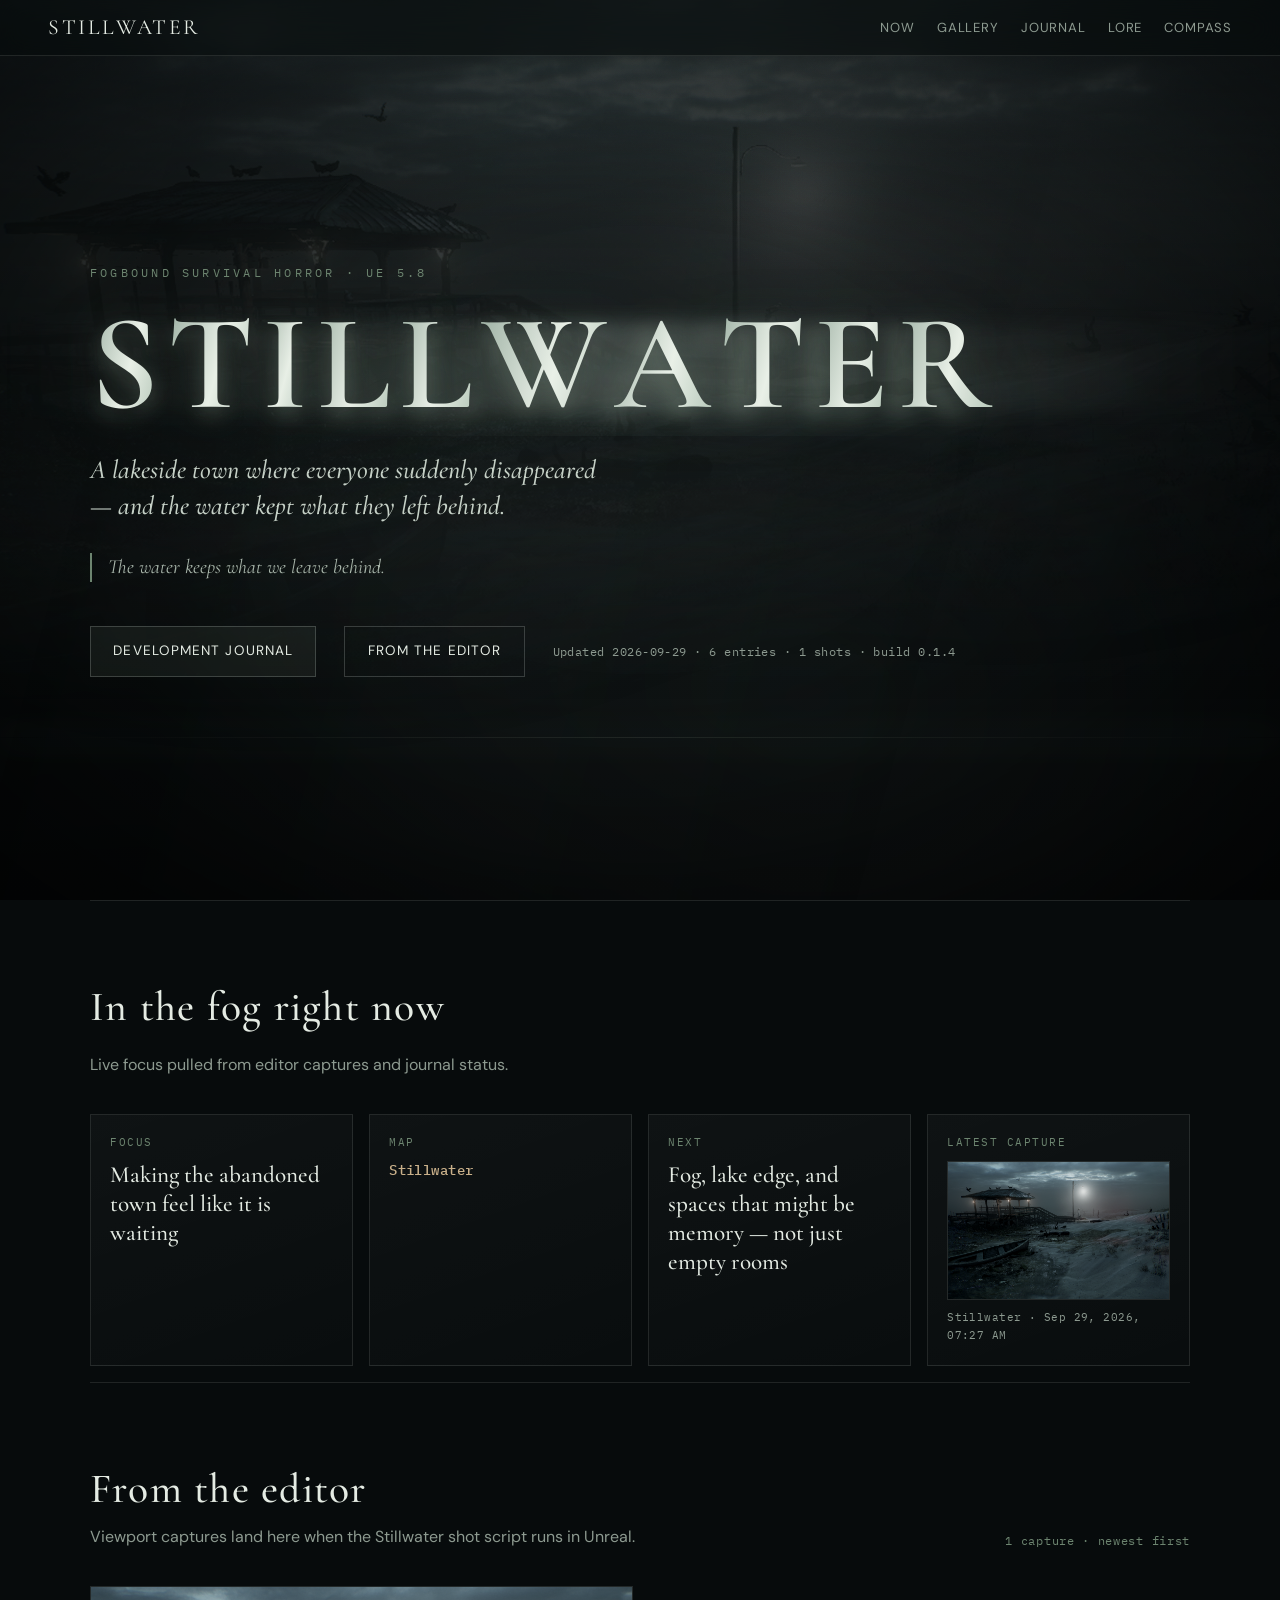
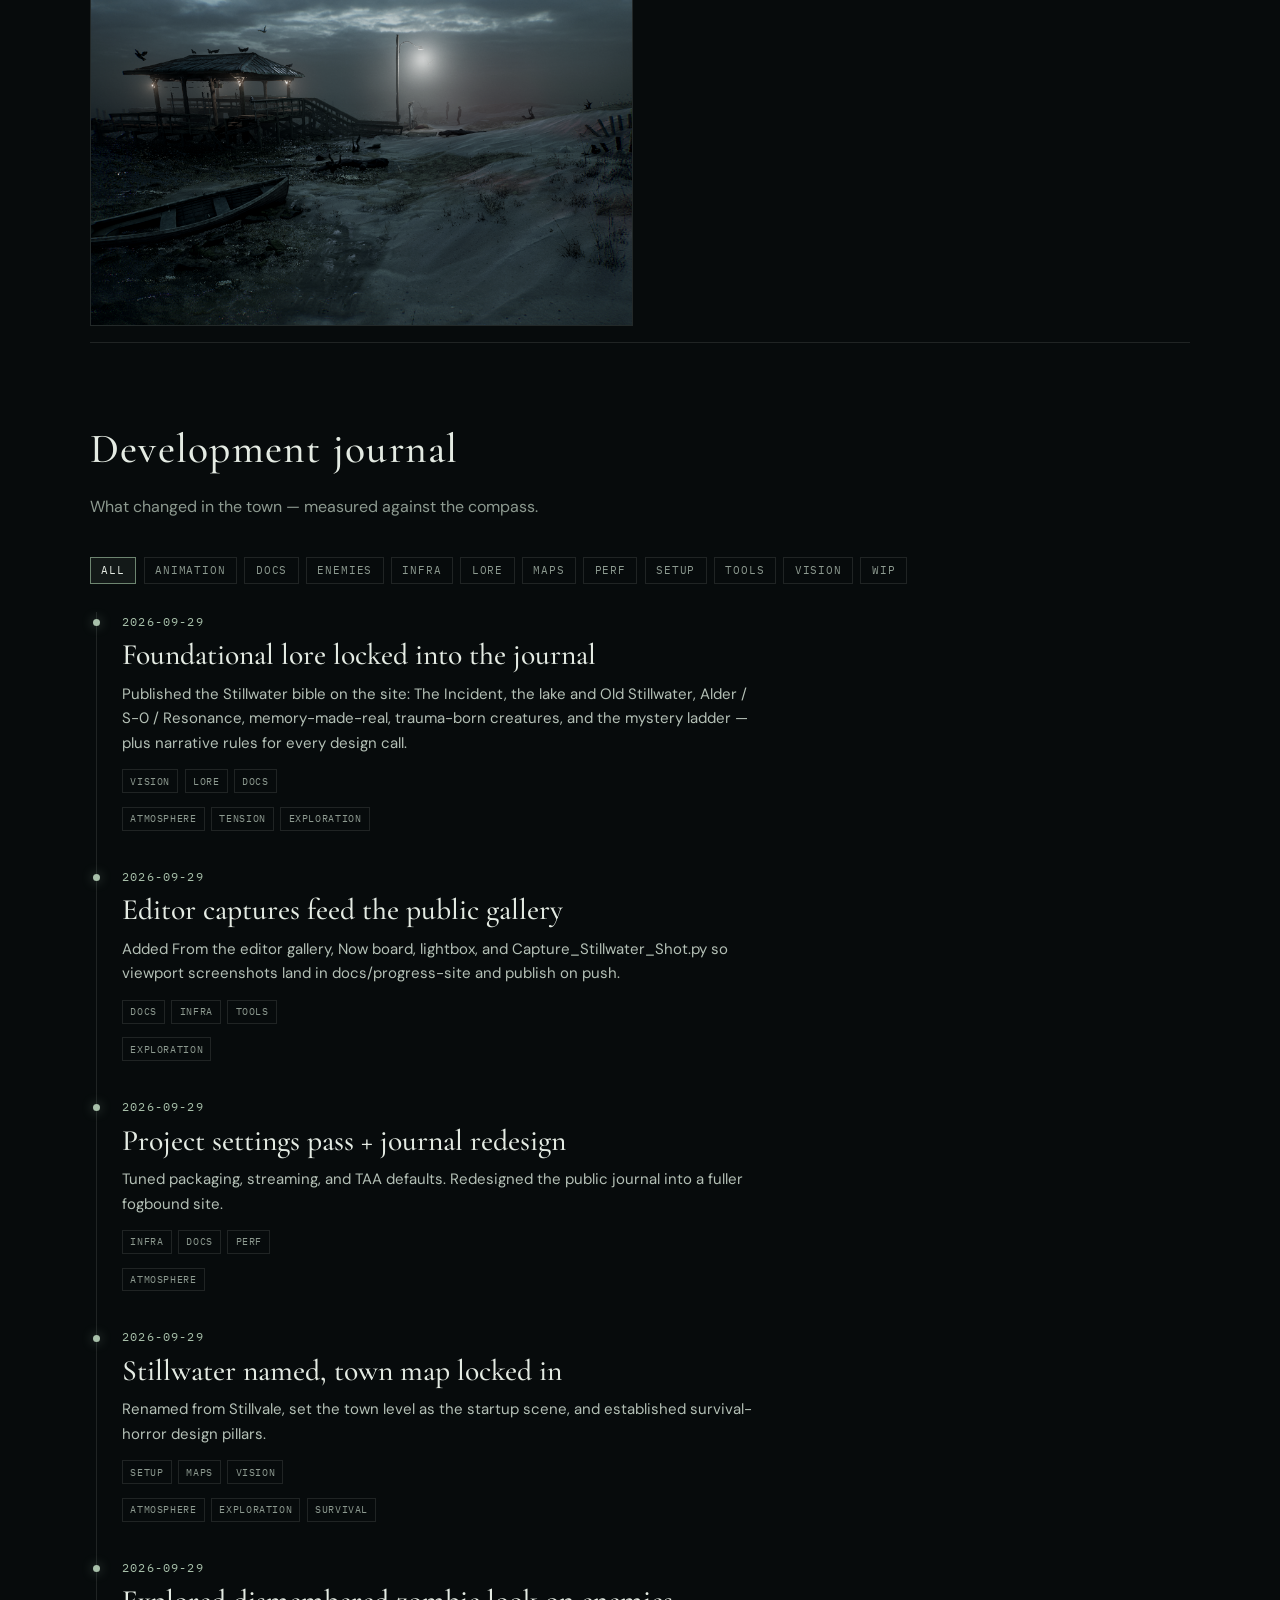
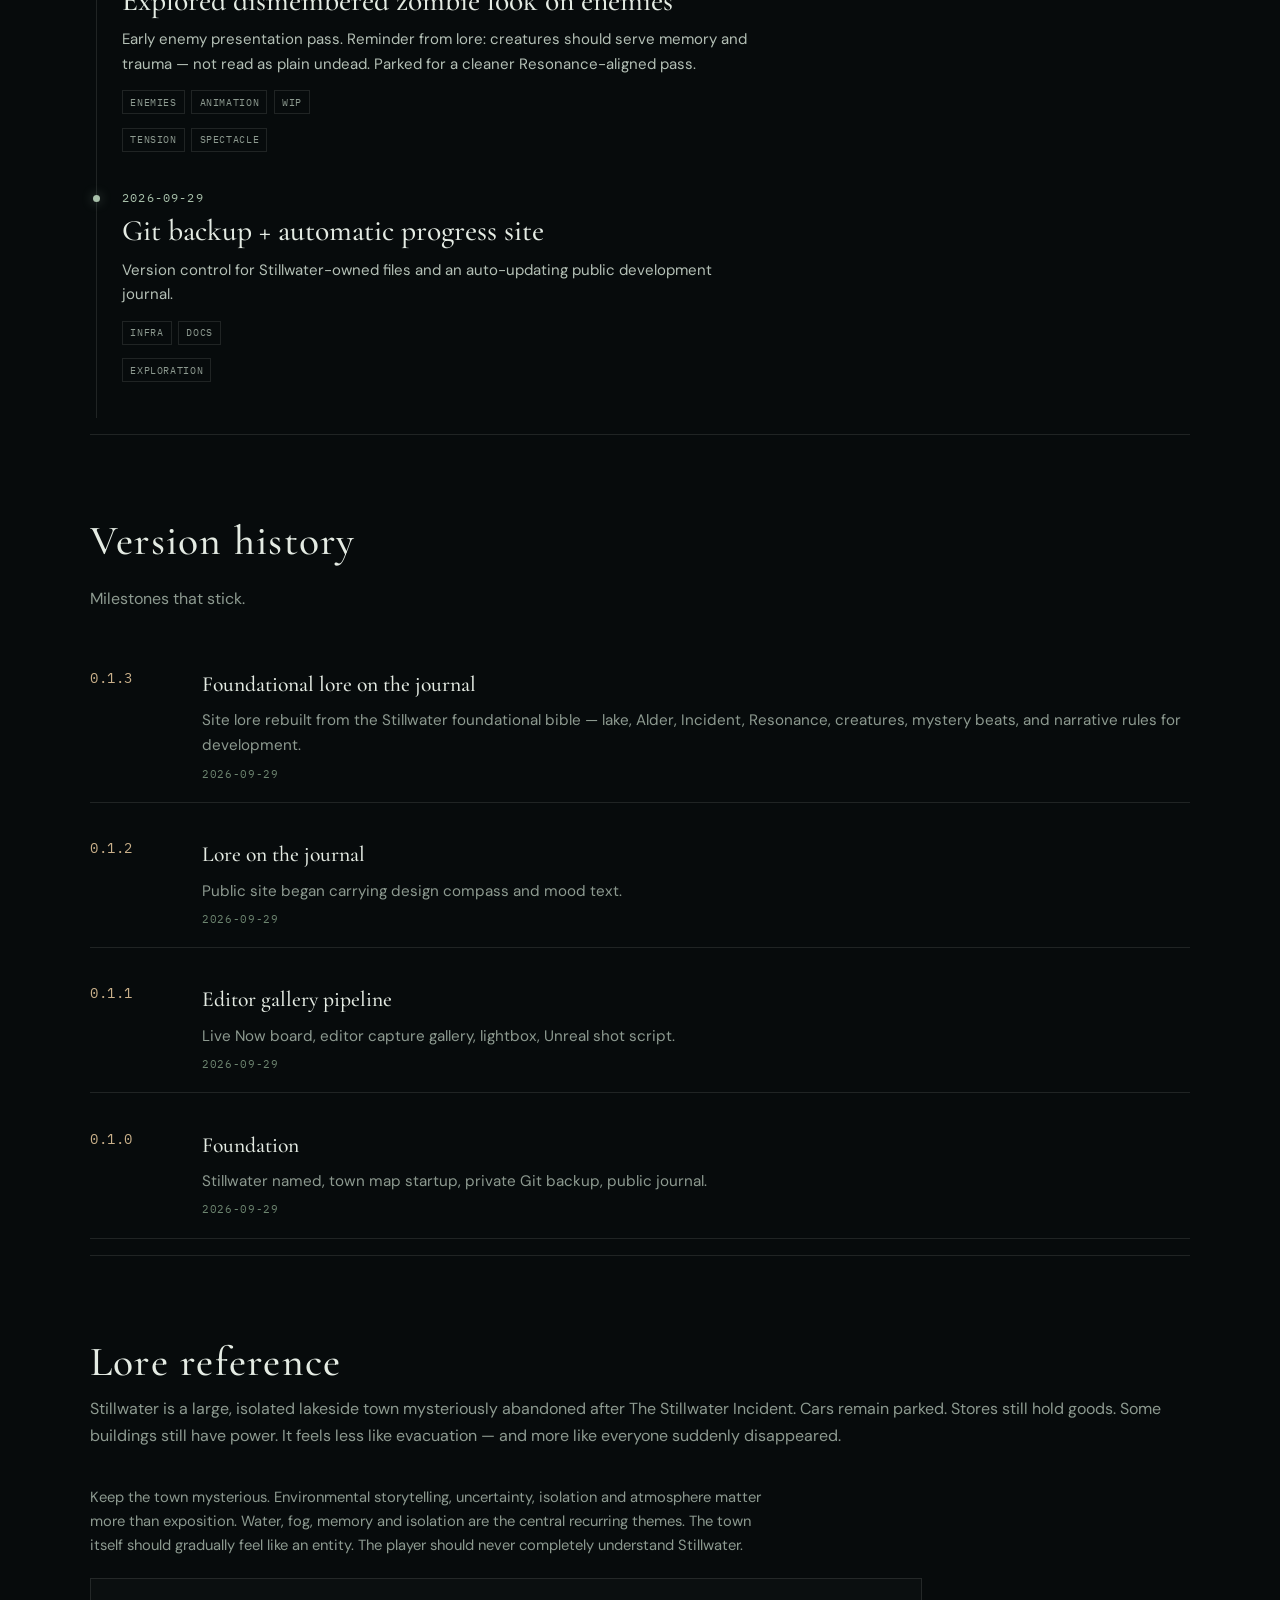
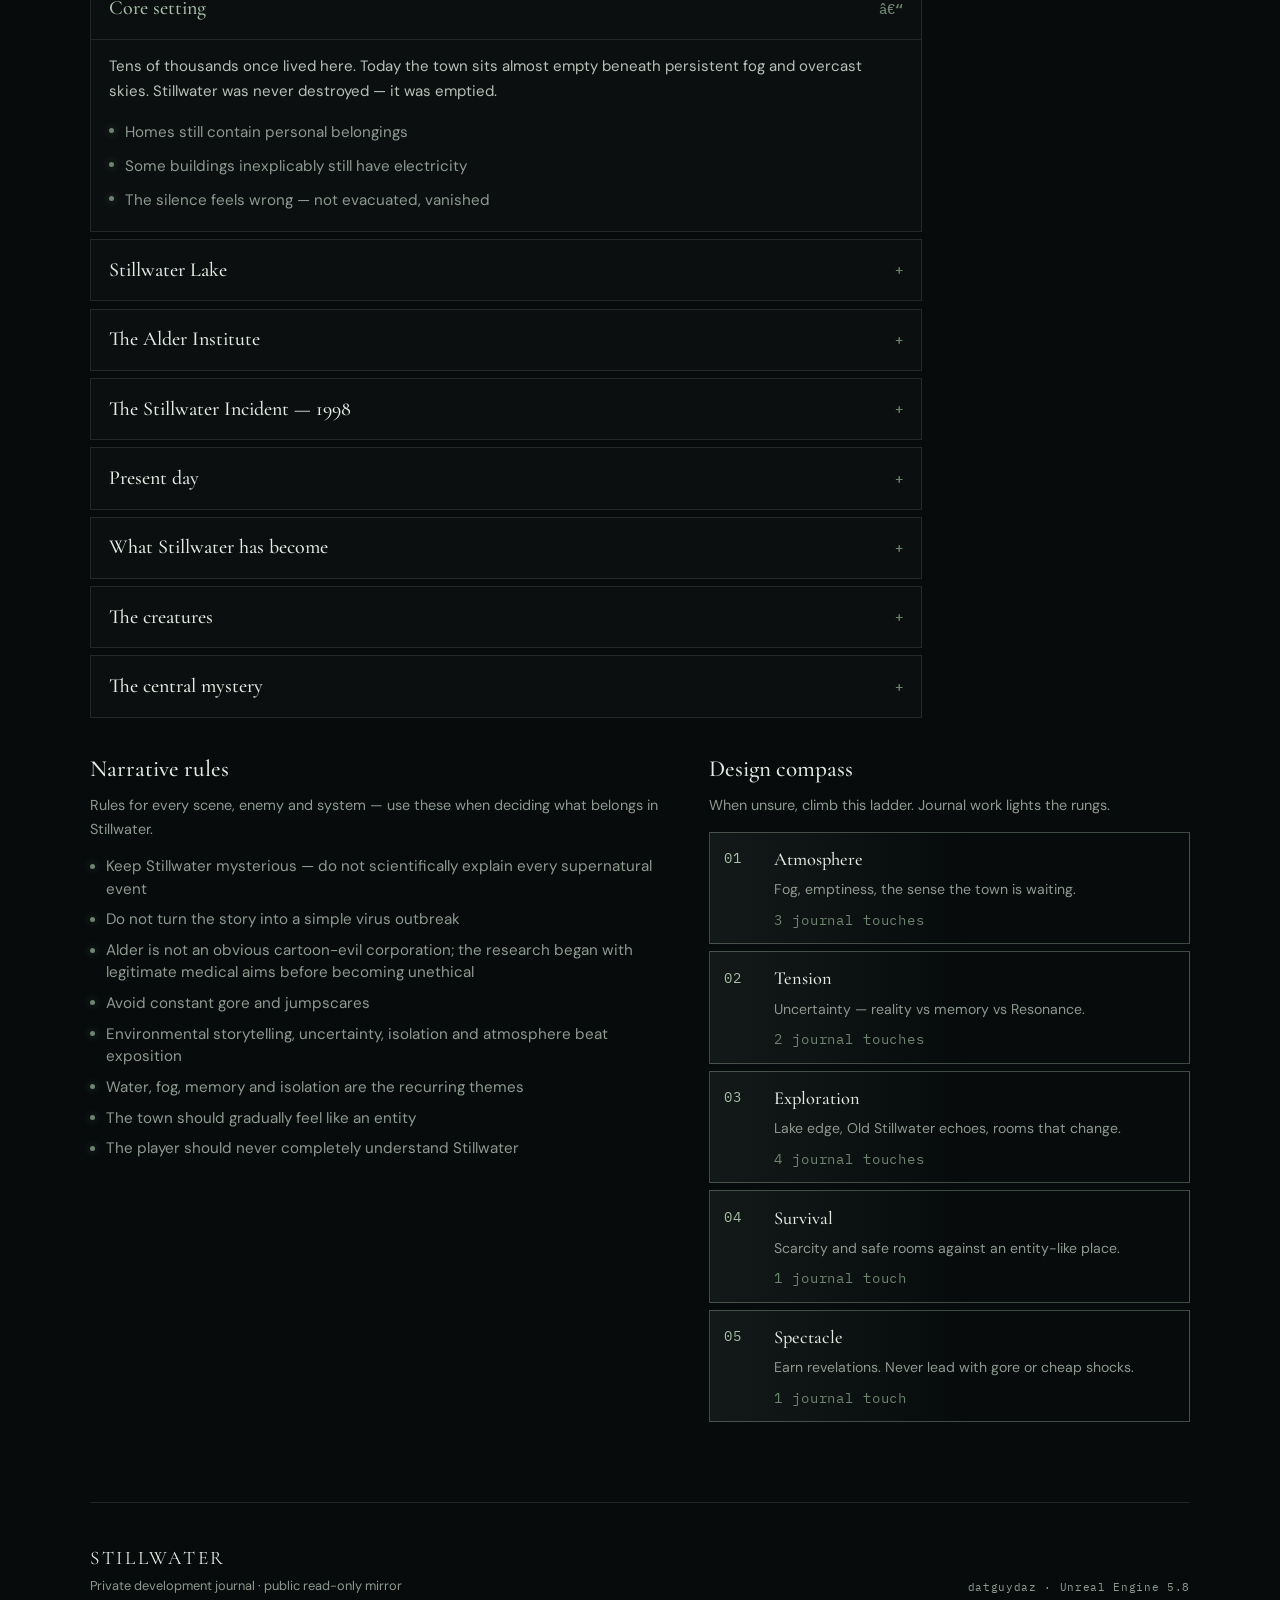
==== commit c7036d07: "deploy: Stillwater progress 9d1b06bd344639dce1aba22d957d70ff47ebdca9 datguydaz/Stillwater@9d1b06bd34" ====
--- a/Stillwater/index.html
+++ b/Stillwater/index.html
@@ -4,12 +4,12 @@
   <meta charset="utf-8" />
   <meta name="viewport" content="width=device-width, initial-scale=1" />
   <title>Stillwater — Development Journal</title>
-  <meta name="description" content="Stillwater — fogbound survival horror. Lore, design compass, and development journal." />
+  <meta name="description" content="Stillwater — fogbound survival horror. Development journal, captures, and lore reference." />
   <meta name="theme-color" content="#0a0f10" />
   <link rel="preconnect" href="https://fonts.googleapis.com" />
   <link rel="preconnect" href="https://fonts.gstatic.com" crossorigin />
   <link href="https://fonts.googleapis.com/css2?family=Cormorant+Garamond:ital,wght@0,500;0,600;0,700;1,500&family=DM+Sans:opsz,wght@9..40,400;9..40,500;9..40,600&family=IBM+Plex+Mono:wght@400;500&display=swap" rel="stylesheet" />
-  <link rel="stylesheet" href="./styles.css?v=0.1.3" />
+  <link rel="stylesheet" href="./styles.css?v=0.1.4" />
 </head>
 <body>
   <div class="atmosphere" aria-hidden="true">
@@ -25,12 +25,11 @@
   <nav class="topnav" aria-label="Primary">
     <a class="brand-mark" href="#top">Stillwater</a>
     <div class="nav-links">
-      <a href="#lore">Lore</a>
-      <a href="#rules">Rules</a>
-      <a href="#compass">Compass</a>
       <a href="#now">Now</a>
       <a href="#gallery">Gallery</a>
       <a href="#journal">Journal</a>
+      <a href="#lore">Lore</a>
+      <a href="#compass">Compass</a>
     </div>
   </nav>
 
@@ -45,42 +44,13 @@
     <p id="tagline" class="tagline"></p>
     <blockquote class="epigraph" id="epigraph"></blockquote>
     <div class="hero-cta">
-      <a class="btn" href="#lore">Enter the town</a>
-      <a class="btn btn-ghost" href="#journal">Development journal</a>
+      <a class="btn" href="#journal">Development journal</a>
+      <a class="btn btn-ghost" href="#gallery">From the editor</a>
       <p class="meta">Updated <span id="updated"></span> · <span id="entry-count"></span> entries · <span id="shot-count">0</span> shots · build <span id="build-version">—</span></p>
     </div>
   </header>
 
   <main>
-    <section class="section lore-section" id="lore">
-      <div class="section-head">
-        <h2>Foundational lore</h2>
-        <p class="section-lede" id="lore-logline"></p>
-      </div>
-      <p class="lore-inspiration" id="lore-inspiration"></p>
-      <div class="lore-chapters" id="lore-chapters"></div>
-      <div class="working-prompt">
-        <p class="now-label">Working prompt</p>
-        <p id="working-prompt"></p>
-      </div>
-    </section>
-
-    <section class="section" id="rules">
-      <div class="section-head">
-        <h2 id="rules-title">Narrative rules</h2>
-        <p class="section-lede" id="rules-lede"></p>
-      </div>
-      <ul class="lore-list rules-list" id="rules-list"></ul>
-    </section>
-
-    <section class="section" id="compass">
-      <div class="section-head">
-        <h2>Design compass</h2>
-        <p class="section-lede">When a feature is uncertain, climb this ladder. Journal work lights the rungs we have touched.</p>
-      </div>
-      <ol class="priority-ladder" id="priority-ladder"></ol>
-    </section>
-
     <section class="section now-section" id="now">
       <div class="section-head">
         <h2>In the fog right now</h2>
@@ -127,7 +97,7 @@
     <section class="section" id="journal">
       <div class="section-head">
         <h2>Development journal</h2>
-        <p class="section-lede">What changed in the town — measured against the compass above.</p>
+        <p class="section-lede">What changed in the town — measured against the compass.</p>
       </div>
       <div class="filters" id="filters" hidden></div>
       <ol id="timeline" class="timeline"></ol>
@@ -136,9 +106,33 @@
     <section class="section" id="versions">
       <div class="section-head">
         <h2>Version history</h2>
-        <p class="section-lede">Milestones that stick — denser than day-to-day notes.</p>
+        <p class="section-lede">Milestones that stick.</p>
       </div>
       <ol id="version-list" class="version-list"></ol>
+    </section>
+
+    <section class="section lore-section" id="lore">
+      <div class="section-head row">
+        <div>
+          <h2>Lore reference</h2>
+          <p class="section-lede" id="lore-logline"></p>
+        </div>
+      </div>
+      <p class="lore-inspiration" id="lore-inspiration"></p>
+      <div class="lore-accordion" id="lore-chapters"></div>
+
+      <div class="lore-side-grid">
+        <div>
+          <h3 class="subhead" id="rules-title">Narrative rules</h3>
+          <p class="section-lede tight" id="rules-lede"></p>
+          <ul class="lore-list rules-list" id="rules-list"></ul>
+        </div>
+        <div id="compass">
+          <h3 class="subhead">Design compass</h3>
+          <p class="section-lede tight">When unsure, climb this ladder. Journal work lights the rungs.</p>
+          <ol class="priority-ladder compact" id="priority-ladder"></ol>
+        </div>
+      </div>
     </section>
   </main>
 
@@ -160,6 +154,6 @@
     <button type="button" class="lb-nav next" id="lb-next" aria-label="Next">›</button>
   </div>
 
-  <script src="./app.js?v=0.1.3"></script>
+  <script src="./app.js?v=0.1.4"></script>
 </body>
 </html>
--- a/Stillwater/styles.css
+++ b/Stillwater/styles.css
@@ -1,4 +1,4 @@
-:root {
+﻿:root {
   --bg: #070b0c;
   --bg-lift: #0e1516;
   --ink: #e4ebe3;
@@ -29,7 +29,7 @@
   overflow-x: hidden;
 }
 
-/* —— Atmosphere —— */
+/* â€”â€” Atmosphere â€”â€” */
 .atmosphere {
   pointer-events: none;
   position: fixed;
@@ -118,7 +118,7 @@
 }
 .hero-plate.is-on { opacity: 1; }
 
-/* —— Chrome —— */
+/* â€”â€” Chrome â€”â€” */
 .topnav, .hero, main, .site-footer {
   position: relative;
   z-index: 1;
@@ -375,57 +375,117 @@
   font-size: 0.98rem;
 }
 
-.lore-chapters {
-  display: grid;
-  grid-template-columns: 1fr 1fr;
+.lore-inspiration {
+  max-width: 42rem;
+  color: var(--muted);
+  margin: 0 0 1.25rem;
+  font-size: 0.92rem;
+}
+
+.lore-accordion {
+  display: grid;
+  gap: 0.45rem;
+  margin-bottom: 2rem;
+  max-width: 52rem;
+}
+
+.lore-fold {
+  border: 1px solid var(--line);
+  background: rgba(255, 255, 255, 0.02);
+}
+
+.lore-fold summary {
+  cursor: pointer;
+  list-style: none;
+  padding: 0.85rem 1.1rem;
+  font-family: "Cormorant Garamond", Georgia, serif;
+  font-size: 1.25rem;
+  font-weight: 500;
+  color: var(--ink);
+  display: flex;
+  align-items: center;
+  justify-content: space-between;
   gap: 1rem;
-  margin-bottom: 1.75rem;
-}
-
-.lore-chapter {
-  border: 1px solid var(--line);
-  background: linear-gradient(165deg, rgba(255,255,255,0.04), rgba(255,255,255,0.01));
-  padding: 1.35rem 1.4rem 1.5rem;
-}
-
-.lore-chapter:nth-child(5),
-.lore-chapter:nth-child(6),
-.lore-chapter:nth-child(8) {
-  grid-column: 1 / -1;
-}
-
-.lore-chapter h3 {
-  margin: 0 0 0.55rem;
-  font-family: "Cormorant Garamond", Georgia, serif;
-  font-size: 1.55rem;
-  font-weight: 500;
+  user-select: none;
+}
+
+.lore-fold summary::-webkit-details-marker { display: none; }
+
+.lore-fold summary::after {
+  content: "+";
+  font-family: "IBM Plex Mono", ui-monospace, monospace;
+  font-size: 0.9rem;
+  color: var(--accent-dim);
+}
+
+.lore-fold[open] summary::after { content: "â€“"; }
+.lore-fold[open] summary {
+  border-bottom: 1px solid var(--line);
+  color: var(--accent);
+}
+
+.lore-fold-body {
+  padding: 0.9rem 1.1rem 1.15rem;
 }
 
 .lore-quote {
-  margin: 0.85rem 0 1rem;
-  padding: 0.65rem 0 0.65rem 1rem;
+  margin: 0.65rem 0 0.85rem;
+  padding: 0.45rem 0 0.45rem 0.9rem;
   border-left: 2px solid var(--warm);
   font-family: "Cormorant Garamond", Georgia, serif;
-  font-size: 1.2rem;
+  font-size: 1.1rem;
   font-style: italic;
   color: var(--warm);
 }
 
+.lore-side-grid {
+  display: grid;
+  grid-template-columns: 1.1fr 0.9fr;
+  gap: 1.75rem 2rem;
+  align-items: start;
+}
+
+.subhead {
+  margin: 0 0 0.4rem;
+  font-family: "Cormorant Garamond", Georgia, serif;
+  font-size: 1.45rem;
+  font-weight: 500;
+}
+
+.section-lede.tight {
+  margin-bottom: 0.85rem;
+  font-size: 0.9rem;
+}
+
+.priority-ladder.compact {
+  gap: 0.45rem;
+}
+
+.priority-ladder.compact .priority-step {
+  padding: 0.7rem 0.85rem;
+  grid-template-columns: 2.5rem 1fr;
+  gap: 0.65rem;
+}
+
+.priority-ladder.compact .priority-step h3 {
+  font-size: 1.15rem;
+}
+
+.priority-ladder.compact .priority-step p {
+  font-size: 0.88rem;
+}
+
 .rules-list {
-  max-width: 46rem;
+  max-width: none;
 }
 
 .rules-list li {
-  color: #b6c2b8;
-  font-size: 1rem;
-  line-height: 1.5;
+  font-size: 0.9rem;
+  line-height: 1.45;
 }
 
 @media (max-width: 960px) {
-  .lore-chapters { grid-template-columns: 1fr; }
-  .lore-chapter:nth-child(5),
-  .lore-chapter:nth-child(6),
-  .lore-chapter:nth-child(8) { grid-column: auto; }
+  .lore-side-grid { grid-template-columns: 1fr; }
 }
 
 .lore-list {
@@ -455,22 +515,7 @@
   box-shadow: 0 0 8px rgba(168, 192, 170, 0.35);
 }
 
-.working-prompt {
-  border: 1px solid var(--line-strong);
-  background:
-    radial-gradient(ellipse at 10% 0%, rgba(140, 170, 150, 0.1), transparent 55%),
-    rgba(255, 255, 255, 0.02);
-  padding: 1.35rem 1.45rem 1.5rem;
-  max-width: 48rem;
-}
-
-.working-prompt p:last-child {
-  margin: 0.35rem 0 0;
-  font-family: "Cormorant Garamond", Georgia, serif;
-  font-size: 1.25rem;
-  line-height: 1.4;
-  color: #d5ddd4;
-}
+
 
 .priority-ladder {
   list-style: none;
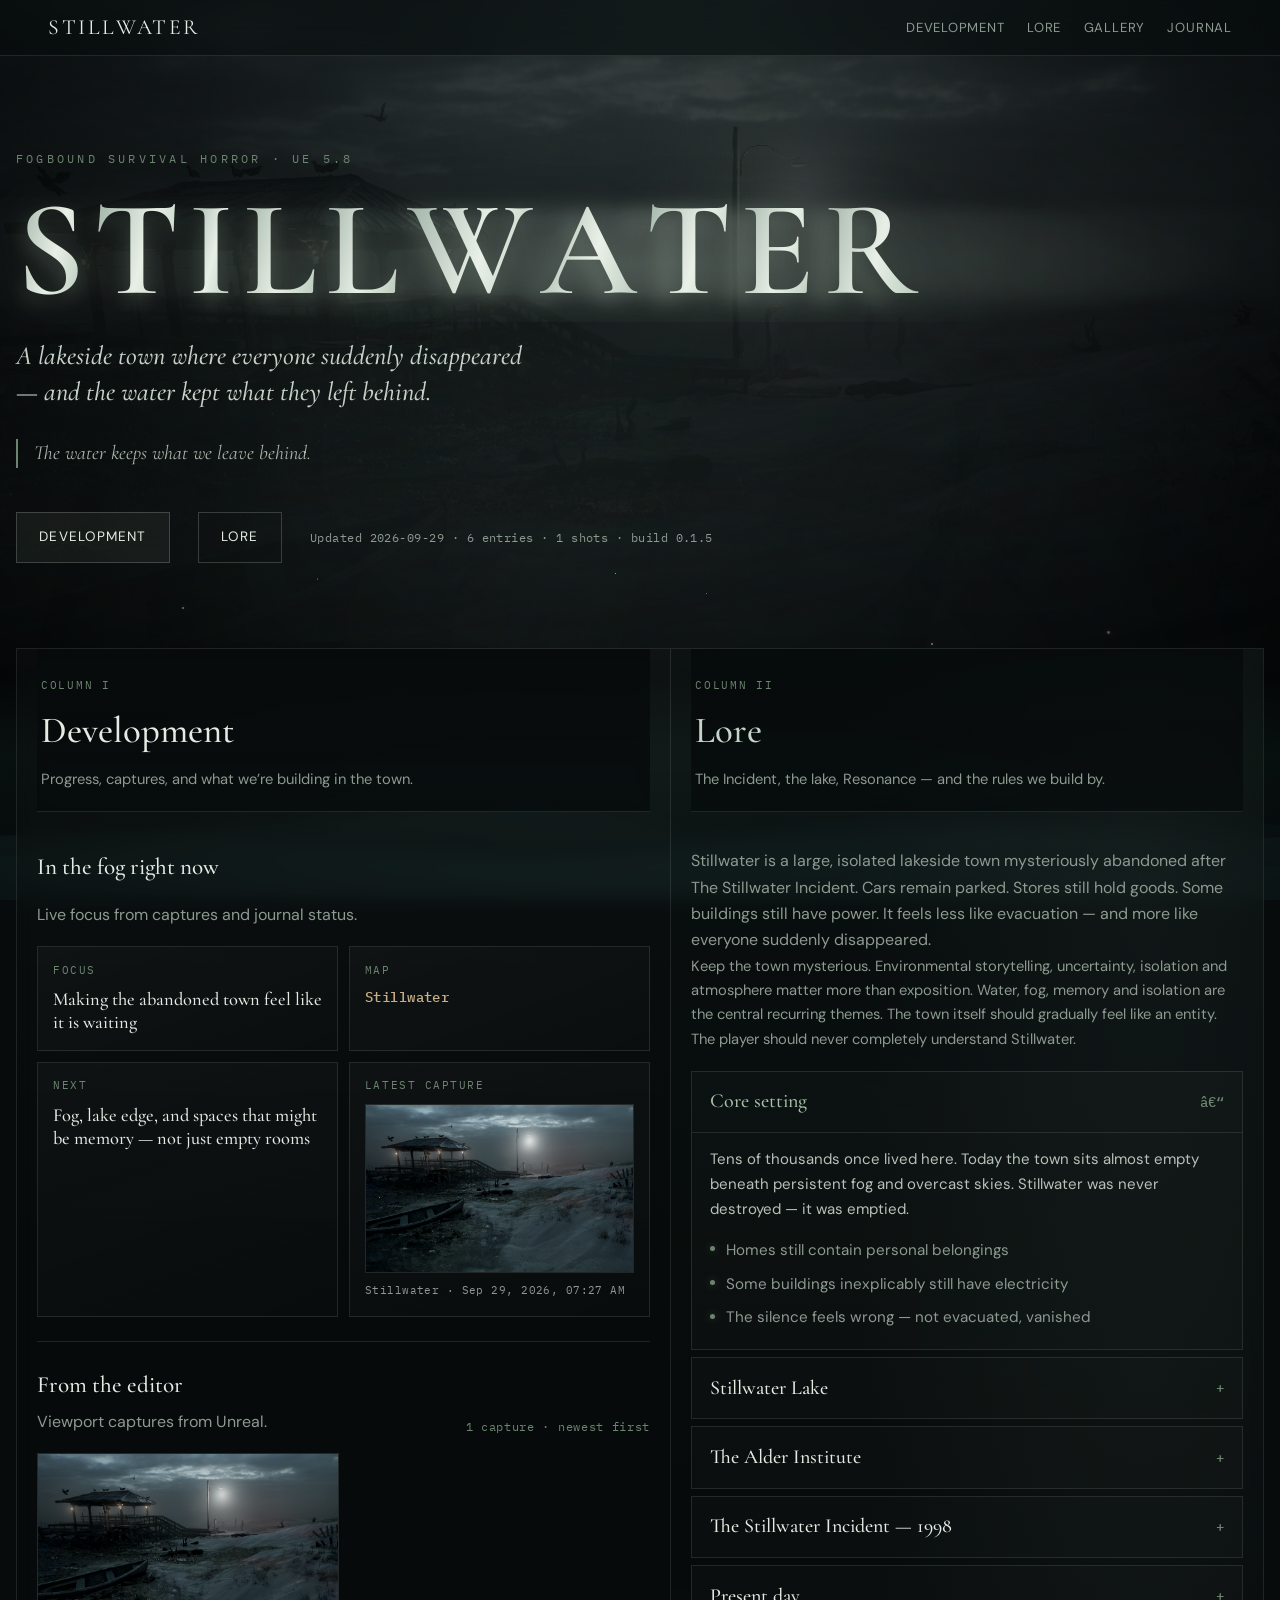
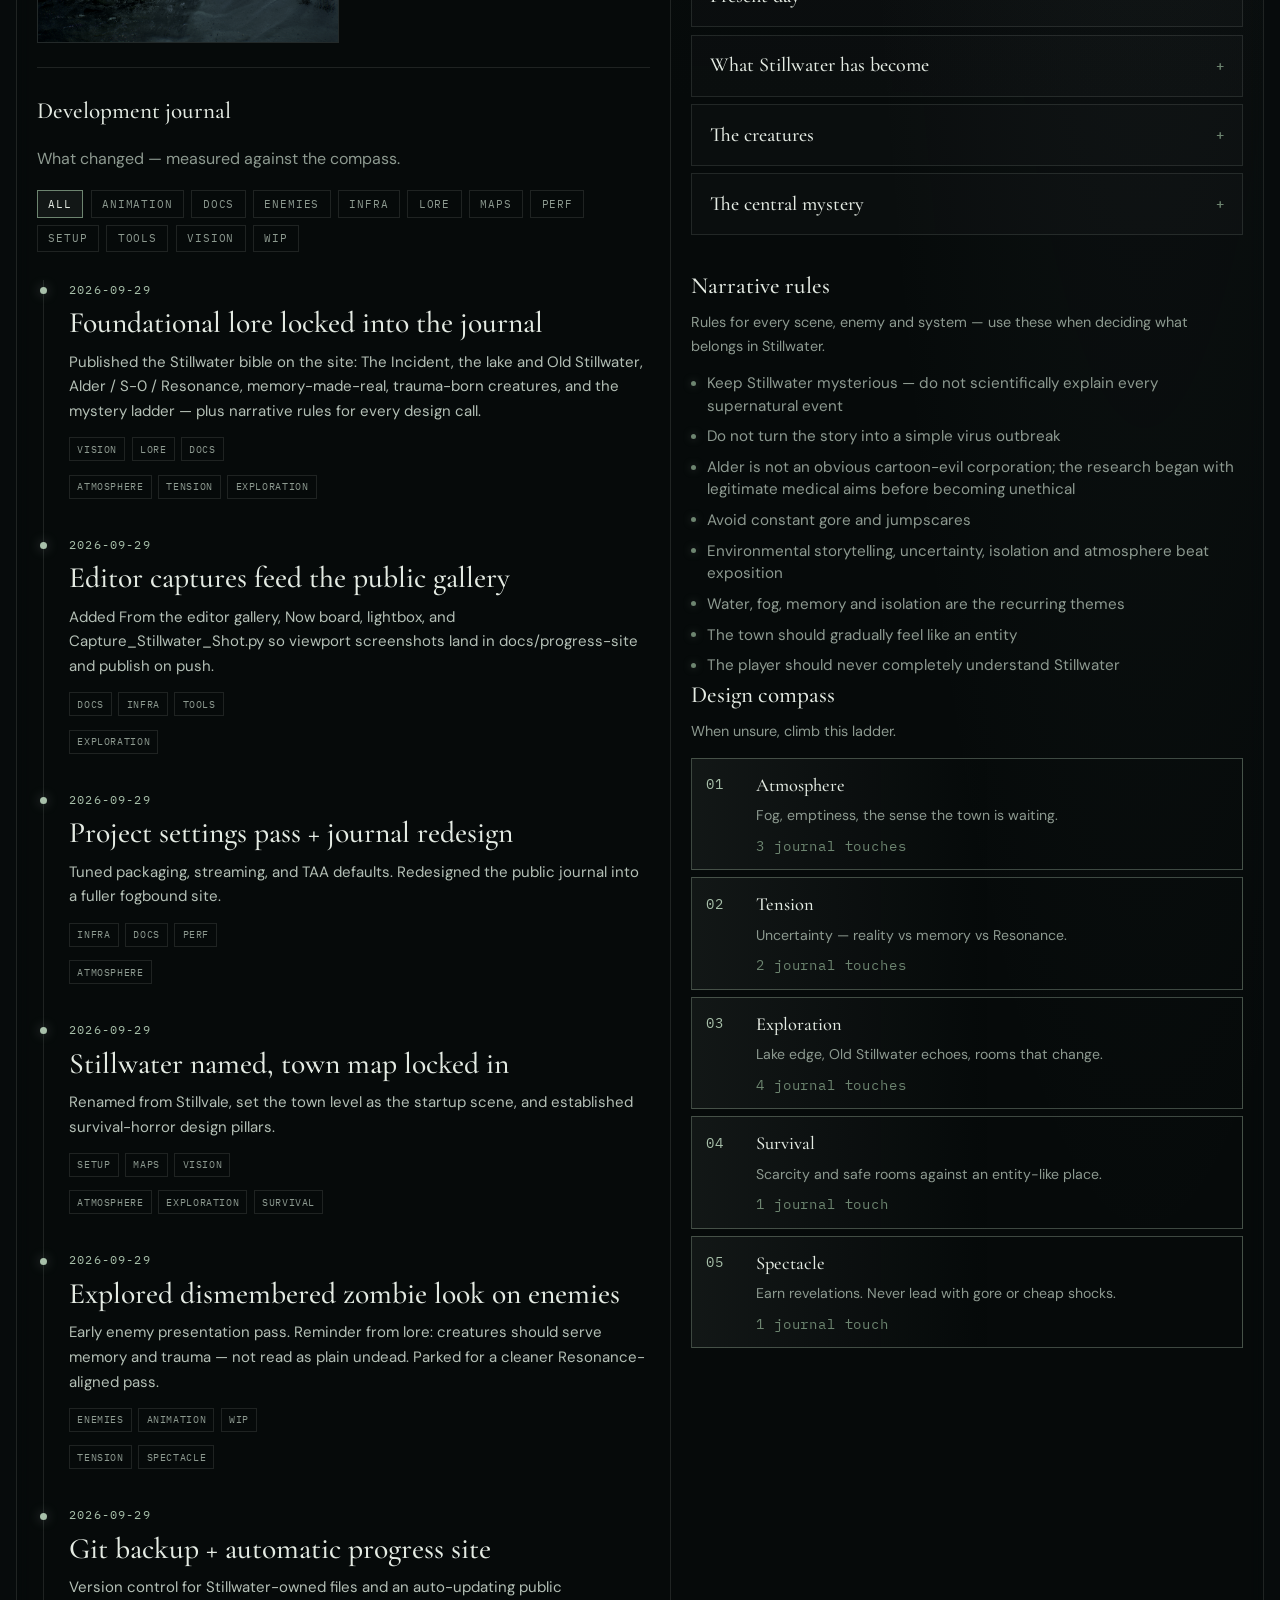
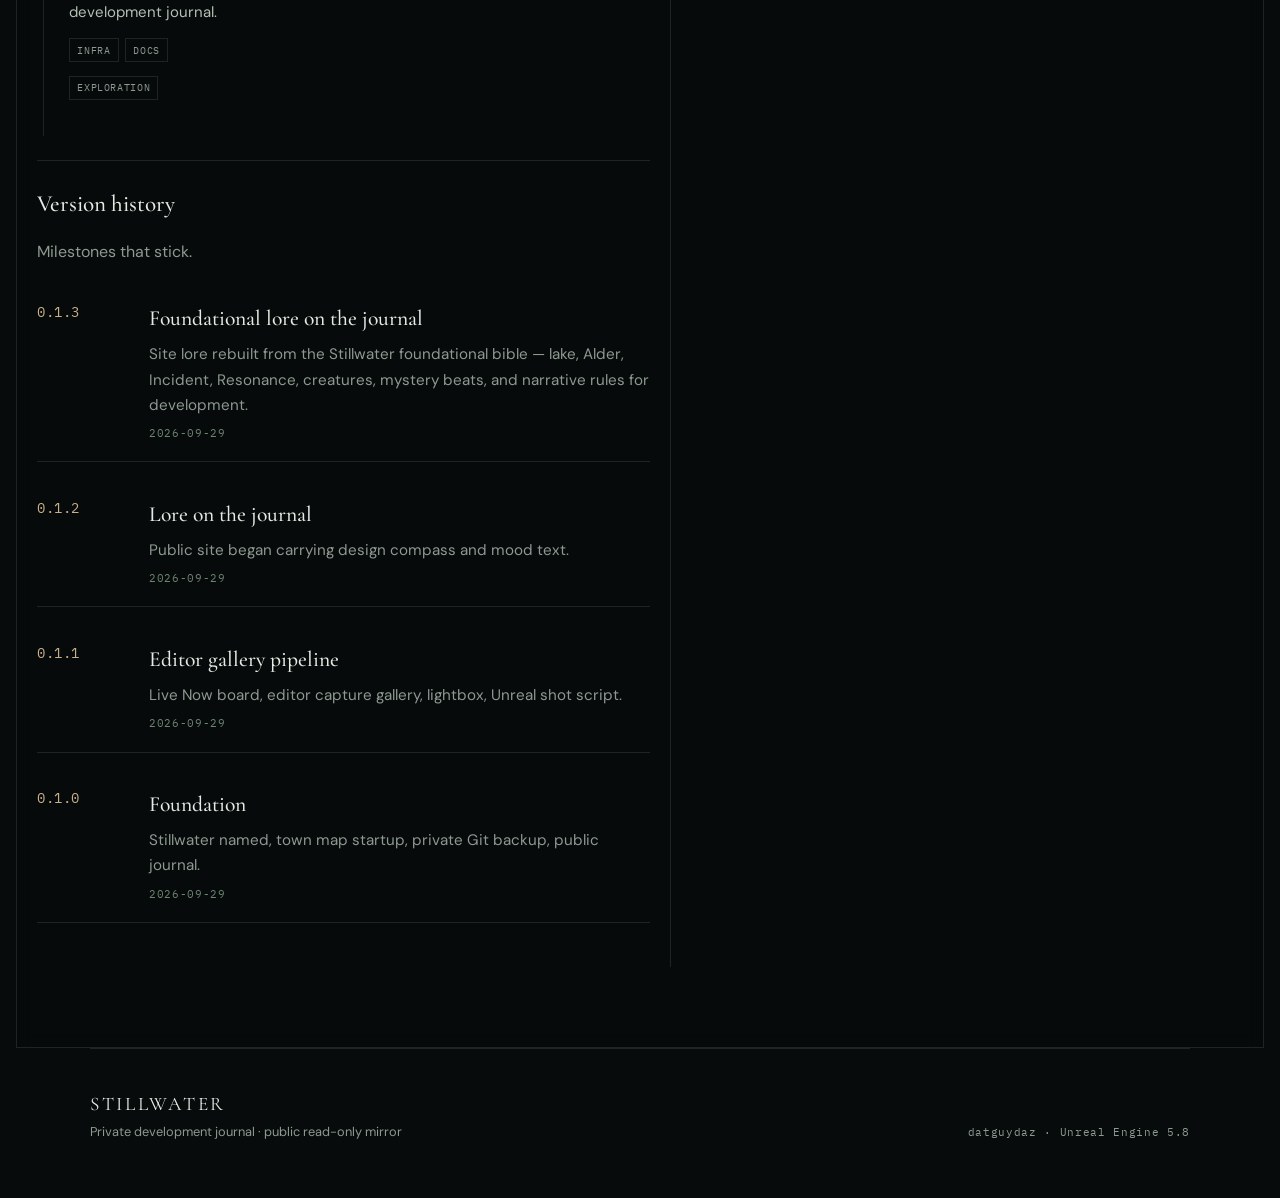
==== commit d4897567: "deploy: Stillwater progress 58421169c3e4aa13f9302dc1a8c34a2e6c0961a9 datguydaz/Stillwater@58421169c3" ====
--- a/Stillwater/index.html
+++ b/Stillwater/index.html
@@ -4,32 +4,46 @@
   <meta charset="utf-8" />
   <meta name="viewport" content="width=device-width, initial-scale=1" />
   <title>Stillwater — Development Journal</title>
-  <meta name="description" content="Stillwater — fogbound survival horror. Development journal, captures, and lore reference." />
+  <meta name="description" content="Stillwater — fogbound survival horror. Development journal beside foundational lore." />
   <meta name="theme-color" content="#0a0f10" />
   <link rel="preconnect" href="https://fonts.googleapis.com" />
   <link rel="preconnect" href="https://fonts.gstatic.com" crossorigin />
   <link href="https://fonts.googleapis.com/css2?family=Cormorant+Garamond:ital,wght@0,500;0,600;0,700;1,500&family=DM+Sans:opsz,wght@9..40,400;9..40,500;9..40,600&family=IBM+Plex+Mono:wght@400;500&display=swap" rel="stylesheet" />
-  <link rel="stylesheet" href="./styles.css?v=0.1.4" />
+  <link rel="stylesheet" href="./styles.css?v=0.1.5" />
 </head>
 <body>
   <div class="atmosphere" aria-hidden="true">
+    <div class="sky-glow"></div>
     <div class="fog fog-a"></div>
     <div class="fog fog-b"></div>
     <div class="fog fog-c"></div>
+    <div class="fog fog-low"></div>
     <div class="hero-plate" id="hero-plate"></div>
+    <div class="town-lights" id="town-lights"></div>
+    <div class="beams"></div>
+    <div class="lake">
+      <div class="lake-glow"></div>
+      <svg class="wave wave-1" viewBox="0 0 1440 120" preserveAspectRatio="none" aria-hidden="true">
+        <path d="M0,60 C240,100 480,20 720,60 C960,100 1200,30 1440,70 L1440,120 L0,120 Z"></path>
+      </svg>
+      <svg class="wave wave-2" viewBox="0 0 1440 120" preserveAspectRatio="none" aria-hidden="true">
+        <path d="M0,70 C300,30 560,110 820,65 C1080,20 1260,90 1440,55 L1440,120 L0,120 Z"></path>
+      </svg>
+      <svg class="wave wave-3" viewBox="0 0 1440 120" preserveAspectRatio="none" aria-hidden="true">
+        <path d="M0,80 C220,50 440,95 700,75 C960,55 1180,100 1440,80 L1440,120 L0,120 Z"></path>
+      </svg>
+    </div>
     <div class="grain"></div>
     <div class="vignette"></div>
-    <div class="horizon"></div>
   </div>
 
   <nav class="topnav" aria-label="Primary">
     <a class="brand-mark" href="#top">Stillwater</a>
     <div class="nav-links">
-      <a href="#now">Now</a>
+      <a href="#development">Development</a>
+      <a href="#lore">Lore</a>
       <a href="#gallery">Gallery</a>
       <a href="#journal">Journal</a>
-      <a href="#lore">Lore</a>
-      <a href="#compass">Compass</a>
     </div>
   </nav>
 
@@ -44,96 +58,103 @@
     <p id="tagline" class="tagline"></p>
     <blockquote class="epigraph" id="epigraph"></blockquote>
     <div class="hero-cta">
-      <a class="btn" href="#journal">Development journal</a>
-      <a class="btn btn-ghost" href="#gallery">From the editor</a>
+      <a class="btn" href="#development">Development</a>
+      <a class="btn btn-ghost" href="#lore">Lore</a>
       <p class="meta">Updated <span id="updated"></span> · <span id="entry-count"></span> entries · <span id="shot-count">0</span> shots · build <span id="build-version">—</span></p>
     </div>
   </header>
 
-  <main>
-    <section class="section now-section" id="now">
-      <div class="section-head">
-        <h2>In the fog right now</h2>
-        <p class="section-lede">Live focus pulled from editor captures and journal status.</p>
+  <main class="split-shell">
+    <div class="col col-dev" id="development">
+      <div class="col-banner">
+        <p class="col-kicker">Column I</p>
+        <h2>Development</h2>
+        <p>Progress, captures, and what we’re building in the town.</p>
       </div>
-      <div class="now-board" id="now-board">
-        <article class="now-card">
-          <p class="now-label">Focus</p>
-          <p class="now-value" id="now-focus">—</p>
-        </article>
-        <article class="now-card">
-          <p class="now-label">Map</p>
-          <p class="now-value mono" id="now-map">—</p>
-        </article>
-        <article class="now-card">
-          <p class="now-label">Next</p>
-          <p class="now-value" id="now-next">—</p>
-        </article>
-        <article class="now-card highlight" id="now-latest-shot" hidden>
-          <p class="now-label">Latest capture</p>
-          <button type="button" class="now-thumb-btn" id="now-thumb-btn" aria-label="Open latest screenshot">
-            <img id="now-thumb" alt="" />
-          </button>
-          <p class="now-caption mono" id="now-caption"></p>
-        </article>
+
+      <section class="section now-section" id="now">
+        <div class="section-head">
+          <h3>In the fog right now</h3>
+          <p class="section-lede">Live focus from captures and journal status.</p>
+        </div>
+        <div class="now-board" id="now-board">
+          <article class="now-card">
+            <p class="now-label">Focus</p>
+            <p class="now-value" id="now-focus">—</p>
+          </article>
+          <article class="now-card">
+            <p class="now-label">Map</p>
+            <p class="now-value mono" id="now-map">—</p>
+          </article>
+          <article class="now-card">
+            <p class="now-label">Next</p>
+            <p class="now-value" id="now-next">—</p>
+          </article>
+          <article class="now-card highlight" id="now-latest-shot" hidden>
+            <p class="now-label">Latest capture</p>
+            <button type="button" class="now-thumb-btn" id="now-thumb-btn" aria-label="Open latest screenshot">
+              <img id="now-thumb" alt="" />
+            </button>
+            <p class="now-caption mono" id="now-caption"></p>
+          </article>
+        </div>
+      </section>
+
+      <section class="section" id="gallery">
+        <div class="section-head row">
+          <div>
+            <h3>From the editor</h3>
+            <p class="section-lede">Viewport captures from Unreal.</p>
+          </div>
+          <p class="section-meta mono" id="gallery-meta"></p>
+        </div>
+        <div id="gallery-grid" class="gallery-grid"></div>
+        <p class="empty-note" id="gallery-empty" hidden>
+          No captures yet. Run <code>Scripts/Capture_Stillwater_Shot.py</code>, then commit &amp; push.
+        </p>
+      </section>
+
+      <section class="section" id="journal">
+        <div class="section-head">
+          <h3>Development journal</h3>
+          <p class="section-lede">What changed — measured against the compass.</p>
+        </div>
+        <div class="filters" id="filters" hidden></div>
+        <ol id="timeline" class="timeline"></ol>
+      </section>
+
+      <section class="section" id="versions">
+        <div class="section-head">
+          <h3>Version history</h3>
+          <p class="section-lede">Milestones that stick.</p>
+        </div>
+        <ol id="version-list" class="version-list"></ol>
+      </section>
+    </div>
+
+    <div class="col col-lore" id="lore">
+      <div class="col-banner lore-banner">
+        <p class="col-kicker">Column II</p>
+        <h2>Lore</h2>
+        <p>The Incident, the lake, Resonance — and the rules we build by.</p>
       </div>
-    </section>
 
-    <section class="section" id="gallery">
-      <div class="section-head row">
-        <div>
-          <h2>From the editor</h2>
-          <p class="section-lede">Viewport captures land here when the Stillwater shot script runs in Unreal.</p>
-        </div>
-        <p class="section-meta mono" id="gallery-meta"></p>
-      </div>
-      <div id="gallery-grid" class="gallery-grid"></div>
-      <p class="empty-note" id="gallery-empty" hidden>
-        No captures yet. In Unreal: <code>Tools → Execute Python Script</code> →
-        <code>Scripts/Capture_Stillwater_Shot.py</code>, then commit &amp; push.
-      </p>
-    </section>
+      <section class="section lore-section">
+        <p class="section-lede" id="lore-logline"></p>
+        <p class="lore-inspiration" id="lore-inspiration"></p>
+        <div class="lore-accordion" id="lore-chapters"></div>
 
-    <section class="section" id="journal">
-      <div class="section-head">
-        <h2>Development journal</h2>
-        <p class="section-lede">What changed in the town — measured against the compass.</p>
-      </div>
-      <div class="filters" id="filters" hidden></div>
-      <ol id="timeline" class="timeline"></ol>
-    </section>
+        <h3 class="subhead" id="rules-title">Narrative rules</h3>
+        <p class="section-lede tight" id="rules-lede"></p>
+        <ul class="lore-list rules-list" id="rules-list"></ul>
 
-    <section class="section" id="versions">
-      <div class="section-head">
-        <h2>Version history</h2>
-        <p class="section-lede">Milestones that stick.</p>
-      </div>
-      <ol id="version-list" class="version-list"></ol>
-    </section>
-
-    <section class="section lore-section" id="lore">
-      <div class="section-head row">
-        <div>
-          <h2>Lore reference</h2>
-          <p class="section-lede" id="lore-logline"></p>
-        </div>
-      </div>
-      <p class="lore-inspiration" id="lore-inspiration"></p>
-      <div class="lore-accordion" id="lore-chapters"></div>
-
-      <div class="lore-side-grid">
-        <div>
-          <h3 class="subhead" id="rules-title">Narrative rules</h3>
-          <p class="section-lede tight" id="rules-lede"></p>
-          <ul class="lore-list rules-list" id="rules-list"></ul>
-        </div>
         <div id="compass">
           <h3 class="subhead">Design compass</h3>
-          <p class="section-lede tight">When unsure, climb this ladder. Journal work lights the rungs.</p>
+          <p class="section-lede tight">When unsure, climb this ladder.</p>
           <ol class="priority-ladder compact" id="priority-ladder"></ol>
         </div>
-      </div>
-    </section>
+      </section>
+    </div>
   </main>
 
   <footer class="site-footer">
@@ -154,6 +175,6 @@
     <button type="button" class="lb-nav next" id="lb-next" aria-label="Next">›</button>
   </div>
 
-  <script src="./app.js?v=0.1.4"></script>
+  <script src="./app.js?v=0.1.5"></script>
 </body>
 </html>
--- a/Stillwater/styles.css
+++ b/Stillwater/styles.css
@@ -29,7 +29,7 @@
   overflow-x: hidden;
 }
 
-/* â€”â€” Atmosphere â€”â€” */
+/* —— Atmosphere —— */
 .atmosphere {
   pointer-events: none;
   position: fixed;
@@ -39,7 +39,15 @@
   background:
     radial-gradient(ellipse 90% 55% at 50% -5%, rgba(95, 118, 108, 0.28), transparent 55%),
     radial-gradient(ellipse 60% 40% at 85% 20%, rgba(70, 90, 85, 0.12), transparent 50%),
-    linear-gradient(180deg, #10181a 0%, var(--bg) 42%, #050708 100%);
+    linear-gradient(180deg, #10181a 0%, var(--bg) 42%, #030506 100%);
+}
+
+.sky-glow {
+  position: absolute;
+  inset: -10% 10% auto;
+  height: 45%;
+  background: radial-gradient(ellipse at 50% 0%, rgba(140, 165, 150, 0.16), transparent 70%);
+  animation: sky-pulse 10s ease-in-out infinite alternate;
 }
 
 .fog {
@@ -65,6 +73,16 @@
   background:
     linear-gradient(105deg, transparent 20%, rgba(180, 195, 185, 0.06) 45%, transparent 70%);
 }
+.fog-low {
+  inset: auto -10% -5%;
+  height: 42%;
+  opacity: 0.7;
+  filter: blur(34px);
+  background:
+    radial-gradient(ellipse at 30% 80%, rgba(150, 175, 160, 0.18), transparent 50%),
+    radial-gradient(ellipse at 70% 90%, rgba(110, 140, 130, 0.14), transparent 45%);
+  animation: fog-low 18s ease-in-out infinite alternate;
+}
 
 @keyframes drift-a {
   from { transform: translate3d(-3%, -1%, 0) scale(1.05); }
@@ -77,6 +95,100 @@
 @keyframes drift-c {
   from { transform: translateX(-8%); }
   to { transform: translateX(8%); }
+}
+@keyframes fog-low {
+  from { transform: translateX(-4%) scaleY(1); opacity: 0.55; }
+  to { transform: translateX(5%) scaleY(1.12); opacity: 0.85; }
+}
+@keyframes sky-pulse {
+  from { opacity: 0.55; }
+  to { opacity: 1; }
+}
+
+.town-lights {
+  position: absolute;
+  inset: 0;
+  z-index: 1;
+}
+.town-light {
+  position: absolute;
+  width: var(--s);
+  height: var(--s);
+  border-radius: 50%;
+  background: #d7e4d4;
+  box-shadow:
+    0 0 6px rgba(210, 230, 200, 0.85),
+    0 0 16px rgba(170, 200, 160, 0.35);
+  opacity: var(--o);
+  animation: light-flicker var(--d) ease-in-out infinite;
+}
+.town-light:nth-child(3n) {
+  background: #c9b08a;
+  box-shadow:
+    0 0 6px rgba(201, 176, 138, 0.8),
+    0 0 14px rgba(180, 140, 90, 0.3);
+}
+@keyframes light-flicker {
+  0%, 100% { opacity: var(--o); transform: scale(1); }
+  40% { opacity: calc(var(--o) * 0.35); }
+  55% { opacity: calc(var(--o) * 1.15); transform: scale(1.25); }
+  70% { opacity: calc(var(--o) * 0.55); }
+}
+
+.beams {
+  position: absolute;
+  inset: 0;
+  background:
+    linear-gradient(115deg, transparent 40%, rgba(160, 185, 165, 0.04) 48%, transparent 56%),
+    linear-gradient(75deg, transparent 55%, rgba(180, 160, 120, 0.03) 62%, transparent 70%);
+  mix-blend-mode: soft-light;
+  animation: beam-drift 22s ease-in-out infinite alternate;
+}
+@keyframes beam-drift {
+  from { transform: translateX(-2%) rotate(-1deg); opacity: 0.5; }
+  to { transform: translateX(3%) rotate(1deg); opacity: 1; }
+}
+
+.lake {
+  position: absolute;
+  left: 0;
+  right: 0;
+  bottom: 0;
+  height: min(34vh, 280px);
+  z-index: 1;
+  overflow: hidden;
+}
+.lake-glow {
+  position: absolute;
+  inset: 20% 0 0;
+  background:
+    linear-gradient(180deg, transparent, rgba(20, 40, 38, 0.55) 35%, rgba(8, 16, 18, 0.92)),
+    radial-gradient(ellipse at 50% 100%, rgba(90, 140, 130, 0.18), transparent 60%);
+}
+.wave {
+  position: absolute;
+  left: -5%;
+  width: 110%;
+  bottom: 0;
+  height: 55%;
+  fill: rgba(70, 110, 105, 0.18);
+}
+.wave-1 { animation: wave-x 11s ease-in-out infinite alternate; opacity: 0.55; }
+.wave-2 {
+  fill: rgba(50, 90, 88, 0.28);
+  height: 48%;
+  animation: wave-x 15s ease-in-out infinite alternate-reverse;
+  opacity: 0.7;
+}
+.wave-3 {
+  fill: rgba(30, 55, 58, 0.45);
+  height: 40%;
+  animation: wave-x 19s ease-in-out infinite alternate;
+  opacity: 0.85;
+}
+@keyframes wave-x {
+  from { transform: translateX(-3%); }
+  to { transform: translateX(3%); }
 }
 
 .grain {
@@ -86,23 +198,14 @@
   mix-blend-mode: overlay;
   background-image: url("data:image/svg+xml,%3Csvg viewBox='0 0 200 200' xmlns='http://www.w3.org/2000/svg'%3E%3Cfilter id='n'%3E%3CfeTurbulence type='fractalNoise' baseFrequency='0.85' numOctaves='4' stitchTiles='stitch'/%3E%3C/filter%3E%3Crect width='100%25' height='100%25' filter='url(%23n)' opacity='0.55'/%3E%3C/svg%3E");
   background-size: 180px;
+  z-index: 2;
 }
 
 .vignette {
   position: absolute;
   inset: 0;
+  z-index: 2;
   background: radial-gradient(ellipse at center, transparent 35%, rgba(0, 0, 0, 0.55) 100%);
-}
-
-.horizon {
-  position: absolute;
-  left: 0;
-  right: 0;
-  bottom: 18%;
-  height: 1px;
-  background: linear-gradient(90deg, transparent, rgba(168, 192, 170, 0.18), transparent);
-  box-shadow: 0 0 40px 8px rgba(120, 150, 130, 0.08);
-  opacity: 0.7;
 }
 
 .hero-plate {
@@ -119,7 +222,7 @@
 .hero-plate.is-on { opacity: 1; }
 
 /* â€”â€” Chrome â€”â€” */
-.topnav, .hero, main, .site-footer {
+.topnav, .hero, .split-shell, .site-footer {
   position: relative;
   z-index: 1;
 }
@@ -162,13 +265,13 @@
 .nav-links a:hover { color: var(--ink); }
 
 .hero {
-  width: min(1100px, calc(100% - 2.5rem));
+  width: min(1280px, calc(100% - 2rem));
   margin: 0 auto;
-  min-height: calc(100vh - var(--nav-h));
+  min-height: calc(72vh - var(--nav-h));
   display: flex;
   flex-direction: column;
   justify-content: center;
-  padding: 3rem 0 4rem;
+  padding: 3rem 0 2.5rem;
   animation: rise 1s var(--ease) both;
 }
 
@@ -620,10 +723,136 @@
   letter-spacing: 0.04em;
 }
 
-main {
-  width: min(1100px, calc(100% - 2.5rem));
+main.split-shell,
+.split-shell {
+  width: min(1280px, calc(100% - 2rem));
   margin: 0 auto;
-  padding-bottom: 4rem;
+  padding-bottom: 5rem;
+  display: grid;
+  grid-template-columns: 1.05fr 0.95fr;
+  gap: 0;
+  position: relative;
+  z-index: 1;
+  border: 1px solid var(--line);
+  background: rgba(6, 10, 11, 0.35);
+  backdrop-filter: blur(8px);
+}
+
+.col {
+  min-width: 0;
+  padding: 0 1.25rem 2rem;
+}
+
+.col-dev {
+  border-right: 1px solid var(--line);
+  background: linear-gradient(180deg, rgba(255,255,255,0.02), transparent 18%);
+}
+
+.col-lore {
+  background:
+    radial-gradient(ellipse at 80% 0%, rgba(120, 150, 140, 0.07), transparent 45%),
+    linear-gradient(180deg, rgba(20, 30, 28, 0.25), transparent 30%);
+}
+
+.col-banner {
+  padding: 1.75rem 0.25rem 1.25rem;
+  border-bottom: 1px solid var(--line);
+  margin-bottom: 0.5rem;
+  position: sticky;
+  top: var(--nav-h);
+  z-index: 3;
+  background: linear-gradient(180deg, rgba(7, 11, 12, 0.92), rgba(7, 11, 12, 0.78));
+  backdrop-filter: blur(10px);
+}
+
+.col-kicker {
+  margin: 0 0 0.35rem;
+  font-family: "IBM Plex Mono", ui-monospace, monospace;
+  font-size: 0.68rem;
+  letter-spacing: 0.16em;
+  text-transform: uppercase;
+  color: var(--accent-dim);
+}
+
+.col-banner h2 {
+  margin: 0 0 0.35rem;
+  font-family: "Cormorant Garamond", Georgia, serif;
+  font-size: clamp(1.8rem, 3vw, 2.3rem);
+  font-weight: 500;
+}
+
+.col-banner p:last-child {
+  margin: 0;
+  color: var(--muted);
+  font-size: 0.92rem;
+  max-width: 28rem;
+}
+
+.lore-banner h2 { color: #c5d4c8; }
+
+.col .section {
+  padding: 1.75rem 0 0.75rem;
+  border-top: none;
+}
+
+.col .section + .section {
+  border-top: 1px solid var(--line);
+  margin-top: 0.75rem;
+  padding-top: 1.5rem;
+}
+
+.col .section-head {
+  margin-bottom: 1.1rem;
+  max-width: none;
+}
+
+.col .section-head h3,
+.col h3.subhead {
+  margin: 0 0 0.35rem;
+  font-family: "Cormorant Garamond", Georgia, serif;
+  font-size: 1.45rem;
+  font-weight: 500;
+}
+
+.col .now-board {
+  grid-template-columns: 1fr 1fr;
+  gap: 0.65rem;
+}
+
+.col .now-card {
+  min-height: 0;
+  padding: 0.9rem 0.95rem 1rem;
+}
+
+.col .now-value {
+  font-size: 1.15rem;
+}
+
+.col .gallery-item,
+.col .gallery-item:nth-child(6n + 1),
+.col .gallery-item:nth-child(6n + 2) {
+  grid-column: span 6;
+}
+
+.col .gallery-grid {
+  gap: 0.55rem;
+}
+
+.site-footer {
+  width: min(1280px, calc(100% - 2rem));
+}
+
+@media (max-width: 980px) {
+  .split-shell {
+    grid-template-columns: 1fr;
+  }
+  .col-dev {
+    border-right: none;
+    border-bottom: 1px solid var(--line);
+  }
+  .col-banner {
+    position: static;
+  }
 }
 
 .section {
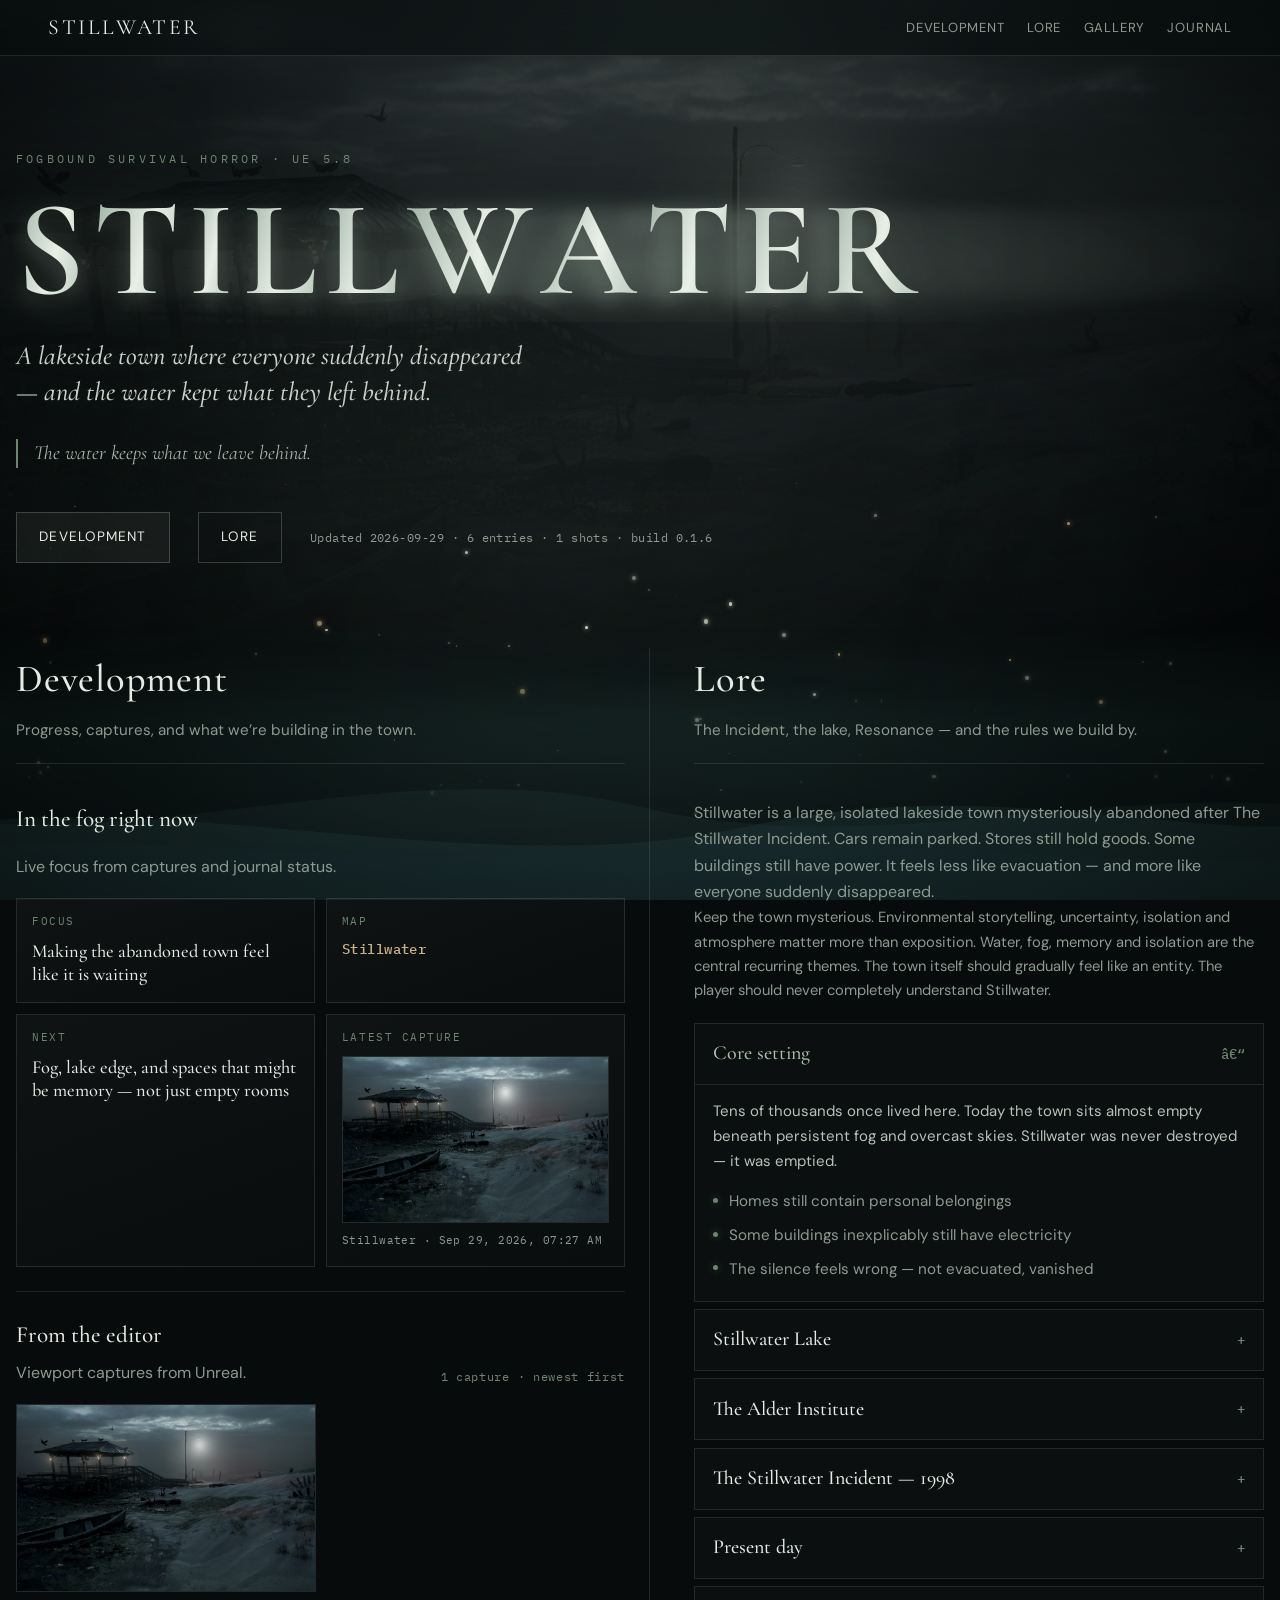
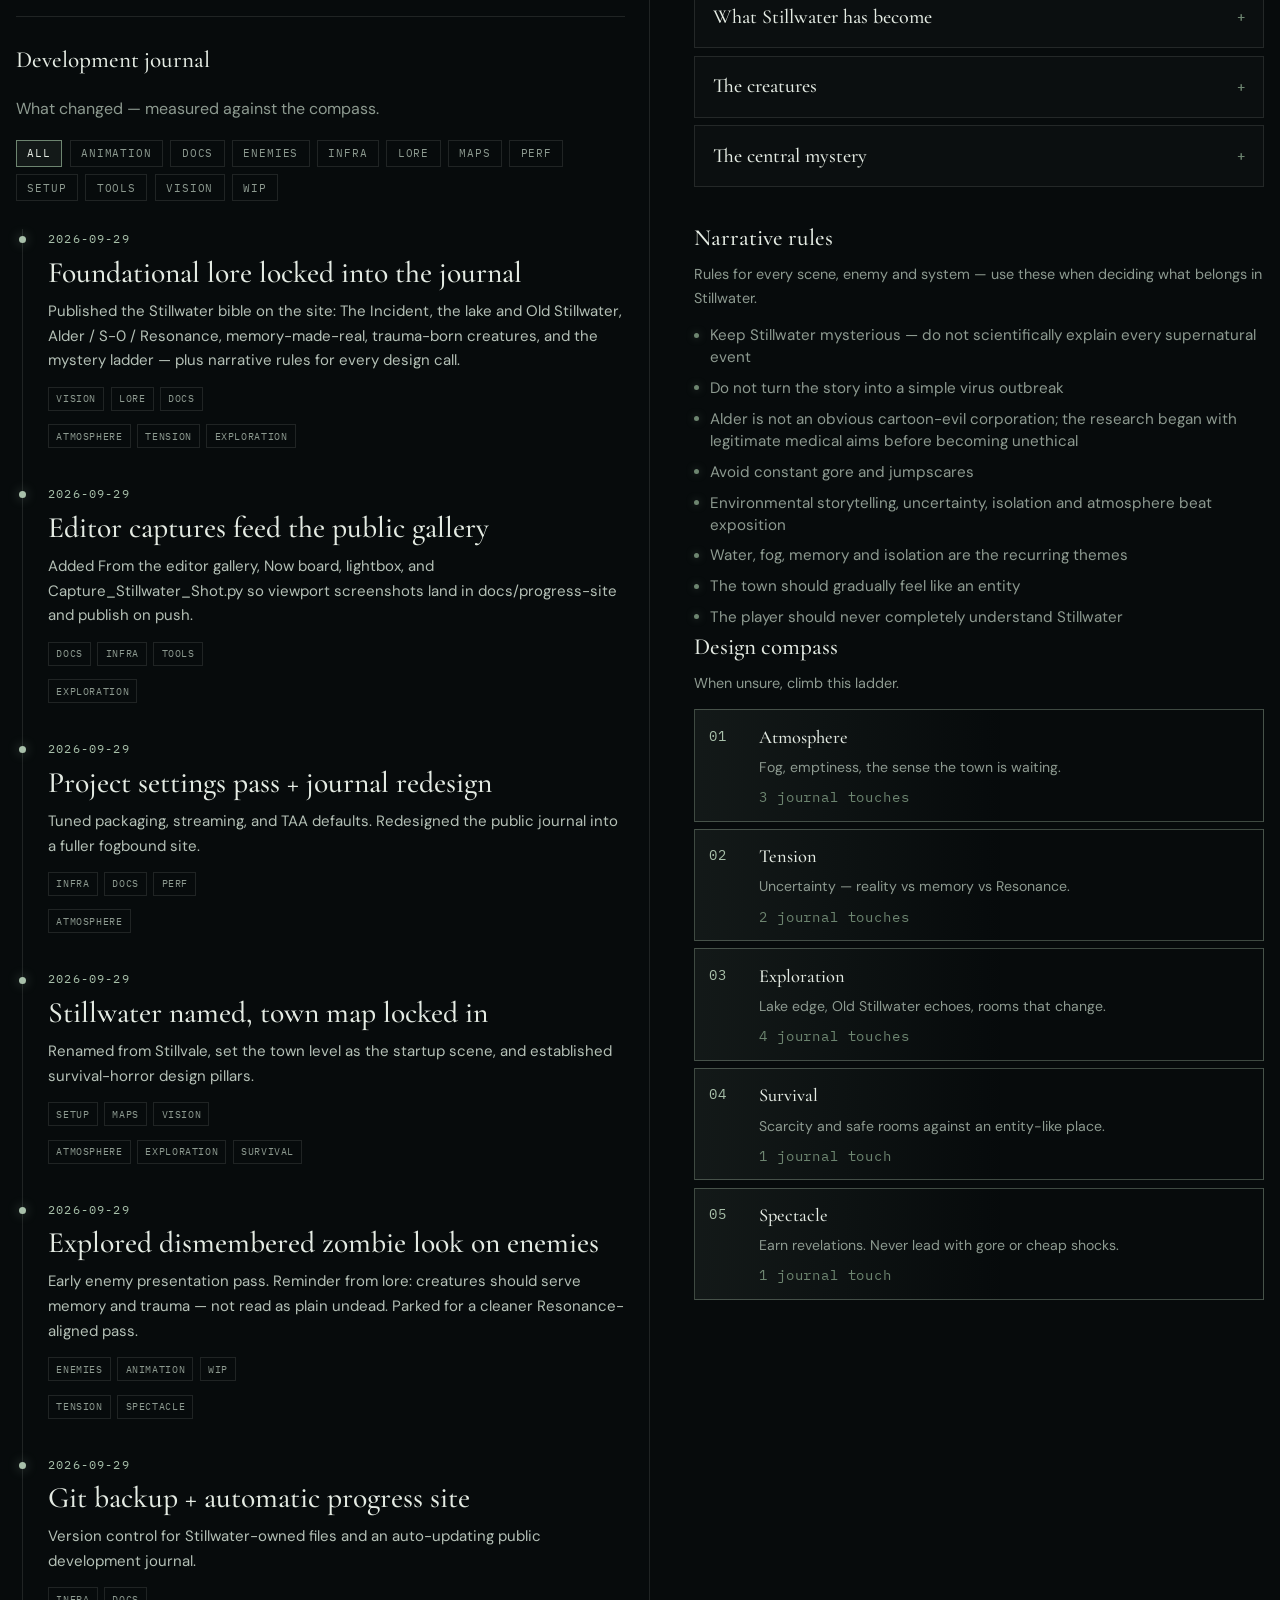
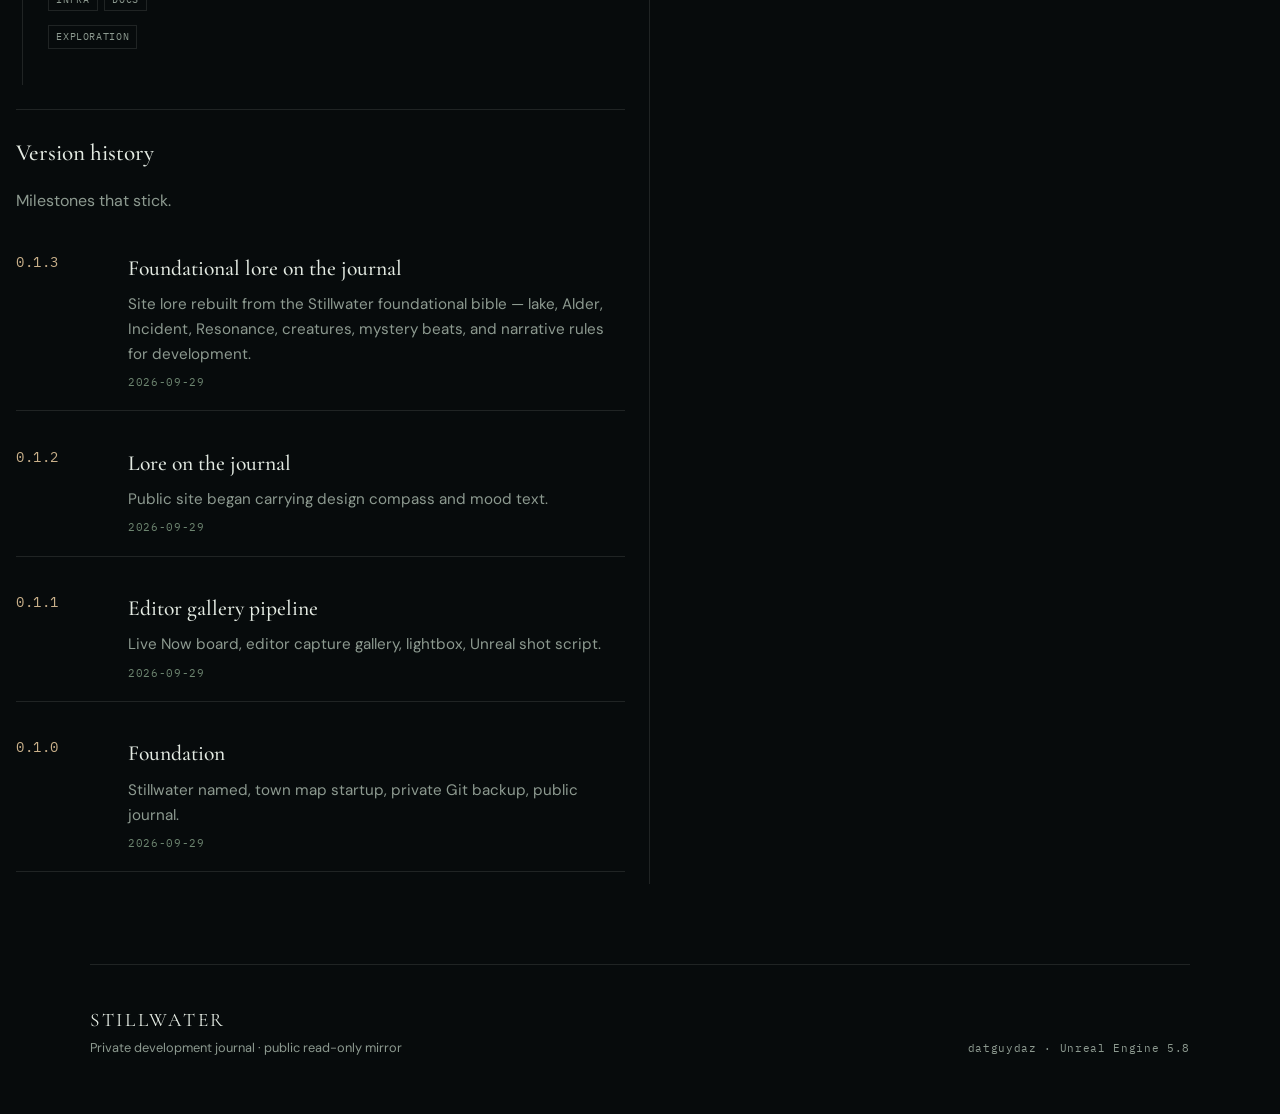
==== commit 20bafe49: "deploy: Stillwater progress f3066e0b86e0cefabb24c9422dd0e73ebb00f479 datguydaz/Stillwater@f3066e0b86" ====
--- a/Stillwater/index.html
+++ b/Stillwater/index.html
@@ -9,7 +9,7 @@
   <link rel="preconnect" href="https://fonts.googleapis.com" />
   <link rel="preconnect" href="https://fonts.gstatic.com" crossorigin />
   <link href="https://fonts.googleapis.com/css2?family=Cormorant+Garamond:ital,wght@0,500;0,600;0,700;1,500&family=DM+Sans:opsz,wght@9..40,400;9..40,500;9..40,600&family=IBM+Plex+Mono:wght@400;500&display=swap" rel="stylesheet" />
-  <link rel="stylesheet" href="./styles.css?v=0.1.5" />
+  <link rel="stylesheet" href="./styles.css?v=0.1.6" />
 </head>
 <body>
   <div class="atmosphere" aria-hidden="true">
@@ -66,11 +66,10 @@
 
   <main class="split-shell">
     <div class="col col-dev" id="development">
-      <div class="col-banner">
-        <p class="col-kicker">Column I</p>
+      <header class="col-intro">
         <h2>Development</h2>
         <p>Progress, captures, and what we’re building in the town.</p>
-      </div>
+      </header>
 
       <section class="section now-section" id="now">
         <div class="section-head">
@@ -133,11 +132,10 @@
     </div>
 
     <div class="col col-lore" id="lore">
-      <div class="col-banner lore-banner">
-        <p class="col-kicker">Column II</p>
+      <header class="col-intro">
         <h2>Lore</h2>
         <p>The Incident, the lake, Resonance — and the rules we build by.</p>
-      </div>
+      </header>
 
       <section class="section lore-section">
         <p class="section-lede" id="lore-logline"></p>
@@ -175,6 +173,6 @@
     <button type="button" class="lb-nav next" id="lb-next" aria-label="Next">›</button>
   </div>
 
-  <script src="./app.js?v=0.1.5"></script>
+  <script src="./app.js?v=0.1.6"></script>
 </body>
 </html>
--- a/Stillwater/styles.css
+++ b/Stillwater/styles.css
@@ -115,24 +115,39 @@
   width: var(--s);
   height: var(--s);
   border-radius: 50%;
-  background: #d7e4d4;
+  background: #e8f2e4;
   box-shadow:
-    0 0 6px rgba(210, 230, 200, 0.85),
-    0 0 16px rgba(170, 200, 160, 0.35);
+    0 0 4px rgba(230, 245, 220, 0.95),
+    0 0 12px rgba(180, 220, 170, 0.55),
+    0 0 28px rgba(140, 190, 150, 0.25);
   opacity: var(--o);
-  animation: light-flicker var(--d) ease-in-out infinite;
-}
-.town-light:nth-child(3n) {
-  background: #c9b08a;
+  animation: light-flicker var(--d) steps(2, end) infinite;
+}
+.town-light.is-warm {
+  background: #e0c49a;
   box-shadow:
-    0 0 6px rgba(201, 176, 138, 0.8),
-    0 0 14px rgba(180, 140, 90, 0.3);
+    0 0 5px rgba(255, 200, 130, 0.95),
+    0 0 14px rgba(220, 150, 70, 0.45),
+    0 0 30px rgba(180, 100, 40, 0.2);
+}
+.town-light.is-far {
+  filter: blur(0.4px);
+  opacity: calc(var(--o) * 0.7);
 }
 @keyframes light-flicker {
-  0%, 100% { opacity: var(--o); transform: scale(1); }
-  40% { opacity: calc(var(--o) * 0.35); }
-  55% { opacity: calc(var(--o) * 1.15); transform: scale(1.25); }
-  70% { opacity: calc(var(--o) * 0.55); }
+  0% { opacity: var(--o); transform: scale(1); }
+  8% { opacity: calc(var(--o) * 0.15); }
+  12% { opacity: calc(var(--o) * 1.2); transform: scale(1.35); }
+  18% { opacity: calc(var(--o) * 0.4); }
+  27% { opacity: var(--o); }
+  41% { opacity: calc(var(--o) * 0.2); transform: scale(0.85); }
+  44% { opacity: calc(var(--o) * 1.15); transform: scale(1.4); }
+  52% { opacity: calc(var(--o) * 0.55); }
+  61% { opacity: var(--o); }
+  73% { opacity: calc(var(--o) * 0.1); }
+  76% { opacity: calc(var(--o) * 0.95); }
+  88% { opacity: calc(var(--o) * 0.35); }
+  100% { opacity: var(--o); }
 }
 
 .beams {
@@ -154,41 +169,61 @@
   left: 0;
   right: 0;
   bottom: 0;
-  height: min(34vh, 280px);
+  height: min(38vh, 320px);
   z-index: 1;
   overflow: hidden;
 }
 .lake-glow {
   position: absolute;
-  inset: 20% 0 0;
+  inset: 15% 0 0;
   background:
     linear-gradient(180deg, transparent, rgba(20, 40, 38, 0.55) 35%, rgba(8, 16, 18, 0.92)),
-    radial-gradient(ellipse at 50% 100%, rgba(90, 140, 130, 0.18), transparent 60%);
+    radial-gradient(ellipse at 50% 100%, rgba(90, 140, 130, 0.22), transparent 60%);
+  animation: lake-breathe 4.5s ease-in-out infinite alternate;
 }
 .wave {
   position: absolute;
-  left: -5%;
-  width: 110%;
+  left: -10%;
+  width: 120%;
   bottom: 0;
-  height: 55%;
-  fill: rgba(70, 110, 105, 0.18);
-}
-.wave-1 { animation: wave-x 11s ease-in-out infinite alternate; opacity: 0.55; }
+  height: 58%;
+  fill: rgba(70, 110, 105, 0.22);
+}
+.wave-1 {
+  animation: wave-tense-a 3.8s ease-in-out infinite;
+  opacity: 0.65;
+}
 .wave-2 {
-  fill: rgba(50, 90, 88, 0.28);
-  height: 48%;
-  animation: wave-x 15s ease-in-out infinite alternate-reverse;
-  opacity: 0.7;
+  fill: rgba(50, 90, 88, 0.34);
+  height: 50%;
+  animation: wave-tense-b 2.9s ease-in-out infinite;
+  opacity: 0.8;
 }
 .wave-3 {
-  fill: rgba(30, 55, 58, 0.45);
-  height: 40%;
-  animation: wave-x 19s ease-in-out infinite alternate;
-  opacity: 0.85;
-}
-@keyframes wave-x {
-  from { transform: translateX(-3%); }
-  to { transform: translateX(3%); }
+  fill: rgba(30, 55, 58, 0.5);
+  height: 42%;
+  animation: wave-tense-c 2.2s ease-in-out infinite;
+  opacity: 0.9;
+}
+@keyframes lake-breathe {
+  from { opacity: 0.7; filter: brightness(0.9); }
+  to { opacity: 1; filter: brightness(1.15); }
+}
+@keyframes wave-tense-a {
+  0% { transform: translateX(-4%) translateY(0) skewX(-2deg); }
+  35% { transform: translateX(3%) translateY(-6px) skewX(3deg); }
+  70% { transform: translateX(-2%) translateY(4px) skewX(-1deg); }
+  100% { transform: translateX(4%) translateY(-2px) skewX(2deg); }
+}
+@keyframes wave-tense-b {
+  0% { transform: translateX(3%) translateY(2px) skewX(2deg); }
+  40% { transform: translateX(-5%) translateY(-8px) skewX(-3deg); }
+  100% { transform: translateX(4%) translateY(3px) skewX(1deg); }
+}
+@keyframes wave-tense-c {
+  0% { transform: translateX(-2%) translateY(3px); }
+  50% { transform: translateX(6%) translateY(-10px) skewX(4deg); }
+  100% { transform: translateX(-3%) translateY(2px) skewX(-2deg); }
 }
 
 .grain {
@@ -723,72 +758,60 @@
   letter-spacing: 0.04em;
 }
 
-main.split-shell,
 .split-shell {
   width: min(1280px, calc(100% - 2rem));
   margin: 0 auto;
   padding-bottom: 5rem;
   display: grid;
   grid-template-columns: 1.05fr 0.95fr;
-  gap: 0;
+  gap: 2.5rem;
   position: relative;
   z-index: 1;
-  border: 1px solid var(--line);
-  background: rgba(6, 10, 11, 0.35);
-  backdrop-filter: blur(8px);
+  border: none;
+  background: transparent;
+  backdrop-filter: none;
 }
 
 .col {
   min-width: 0;
-  padding: 0 1.25rem 2rem;
+  padding: 0;
 }
 
 .col-dev {
+  border-right: none;
+  padding-right: 1.5rem;
   border-right: 1px solid var(--line);
-  background: linear-gradient(180deg, rgba(255,255,255,0.02), transparent 18%);
+  background: transparent;
 }
 
 .col-lore {
-  background:
-    radial-gradient(ellipse at 80% 0%, rgba(120, 150, 140, 0.07), transparent 45%),
-    linear-gradient(180deg, rgba(20, 30, 28, 0.25), transparent 30%);
-}
-
-.col-banner {
-  padding: 1.75rem 0.25rem 1.25rem;
+  padding-left: 0.25rem;
+  background: transparent;
+}
+
+.col-intro {
+  padding: 0 0 1.25rem;
+  margin-bottom: 0.5rem;
   border-bottom: 1px solid var(--line);
-  margin-bottom: 0.5rem;
-  position: sticky;
-  top: var(--nav-h);
-  z-index: 3;
-  background: linear-gradient(180deg, rgba(7, 11, 12, 0.92), rgba(7, 11, 12, 0.78));
-  backdrop-filter: blur(10px);
-}
-
-.col-kicker {
-  margin: 0 0 0.35rem;
-  font-family: "IBM Plex Mono", ui-monospace, monospace;
-  font-size: 0.68rem;
-  letter-spacing: 0.16em;
-  text-transform: uppercase;
-  color: var(--accent-dim);
-}
-
-.col-banner h2 {
-  margin: 0 0 0.35rem;
-  font-family: "Cormorant Garamond", Georgia, serif;
-  font-size: clamp(1.8rem, 3vw, 2.3rem);
+  position: static;
+  background: none;
+  backdrop-filter: none;
+}
+
+.col-intro h2 {
+  margin: 0 0 0.4rem;
+  font-family: "Cormorant Garamond", Georgia, serif;
+  font-size: clamp(1.9rem, 3vw, 2.4rem);
   font-weight: 500;
-}
-
-.col-banner p:last-child {
-  margin: 0;
-  color: var(--muted);
-  font-size: 0.92rem;
+  letter-spacing: 0.02em;
+}
+
+.col-intro p {
+  margin: 0;
+  color: var(--muted);
+  font-size: 0.95rem;
   max-width: 28rem;
 }
-
-.lore-banner h2 { color: #c5d4c8; }
 
 .col .section {
   padding: 1.75rem 0 0.75rem;
@@ -845,13 +868,13 @@
 @media (max-width: 980px) {
   .split-shell {
     grid-template-columns: 1fr;
+    gap: 2rem;
   }
   .col-dev {
     border-right: none;
+    padding-right: 0;
     border-bottom: 1px solid var(--line);
-  }
-  .col-banner {
-    position: static;
+    padding-bottom: 1.5rem;
   }
 }
 
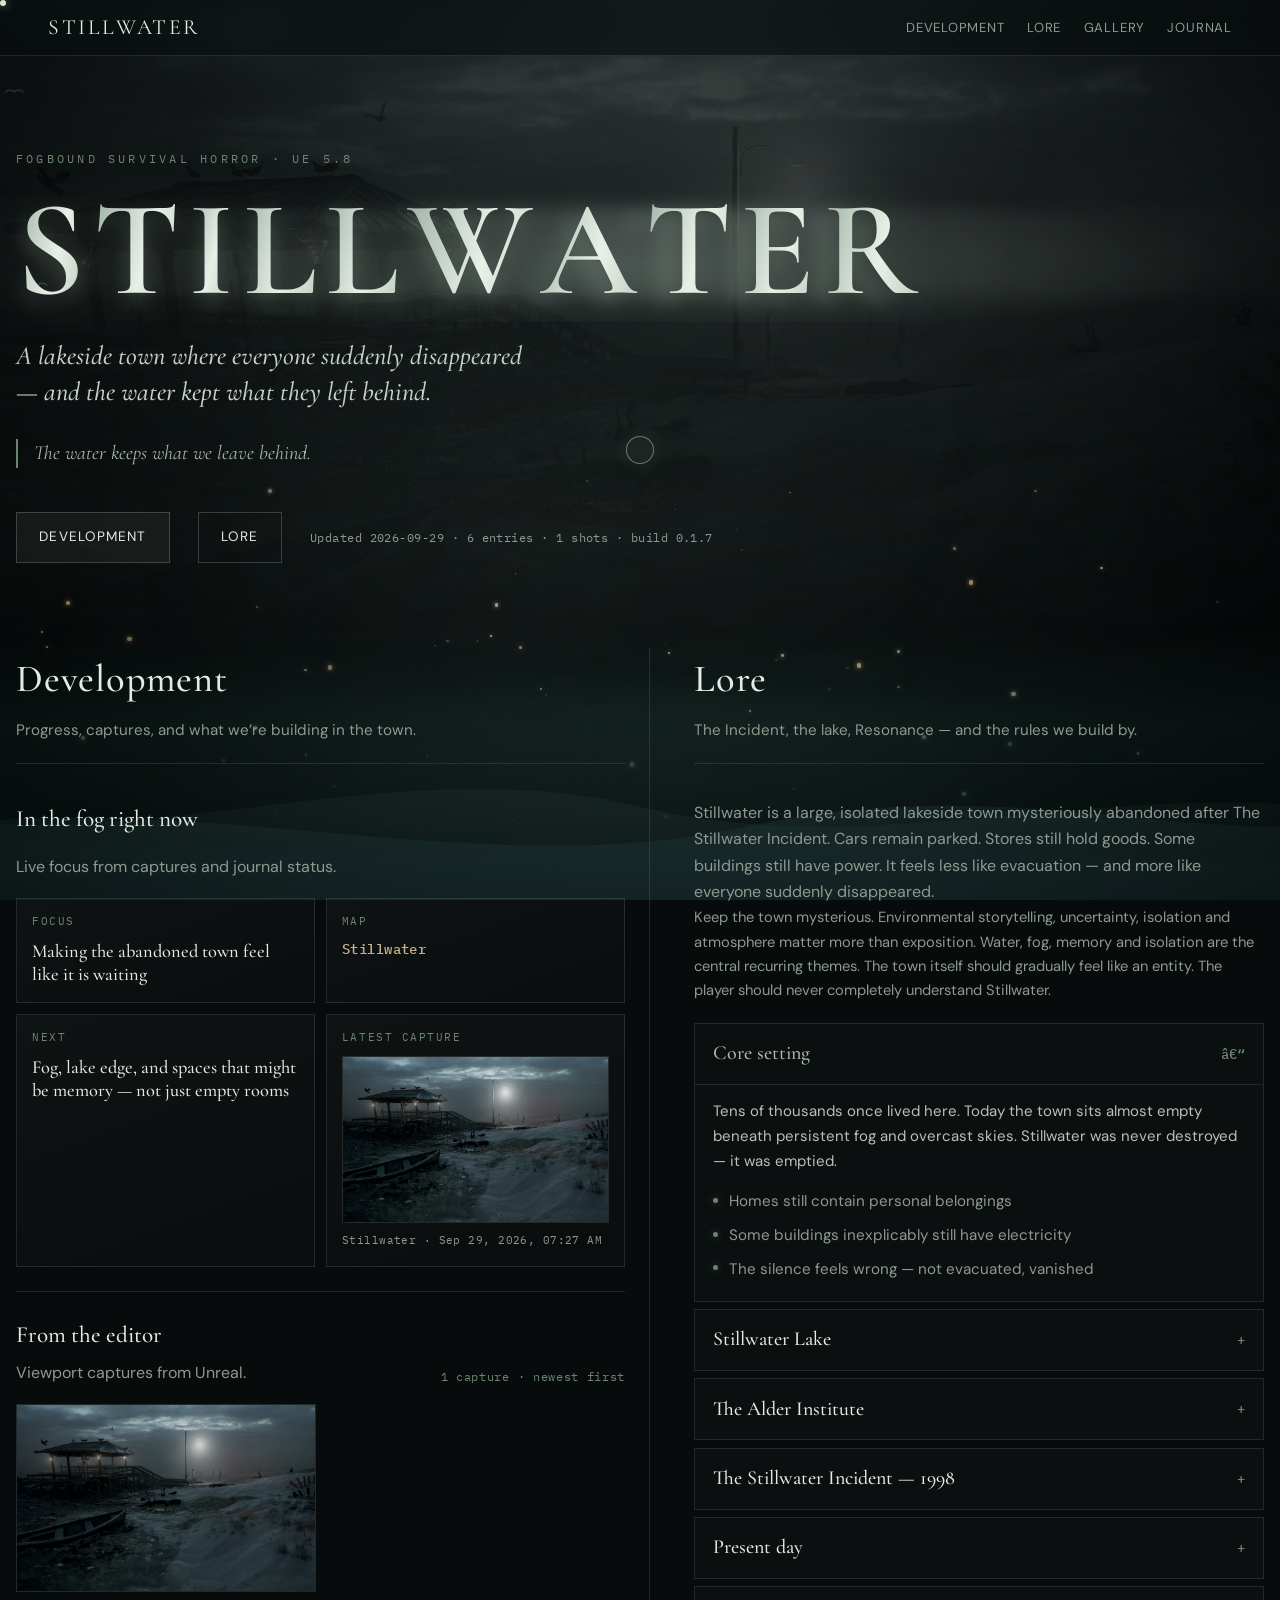
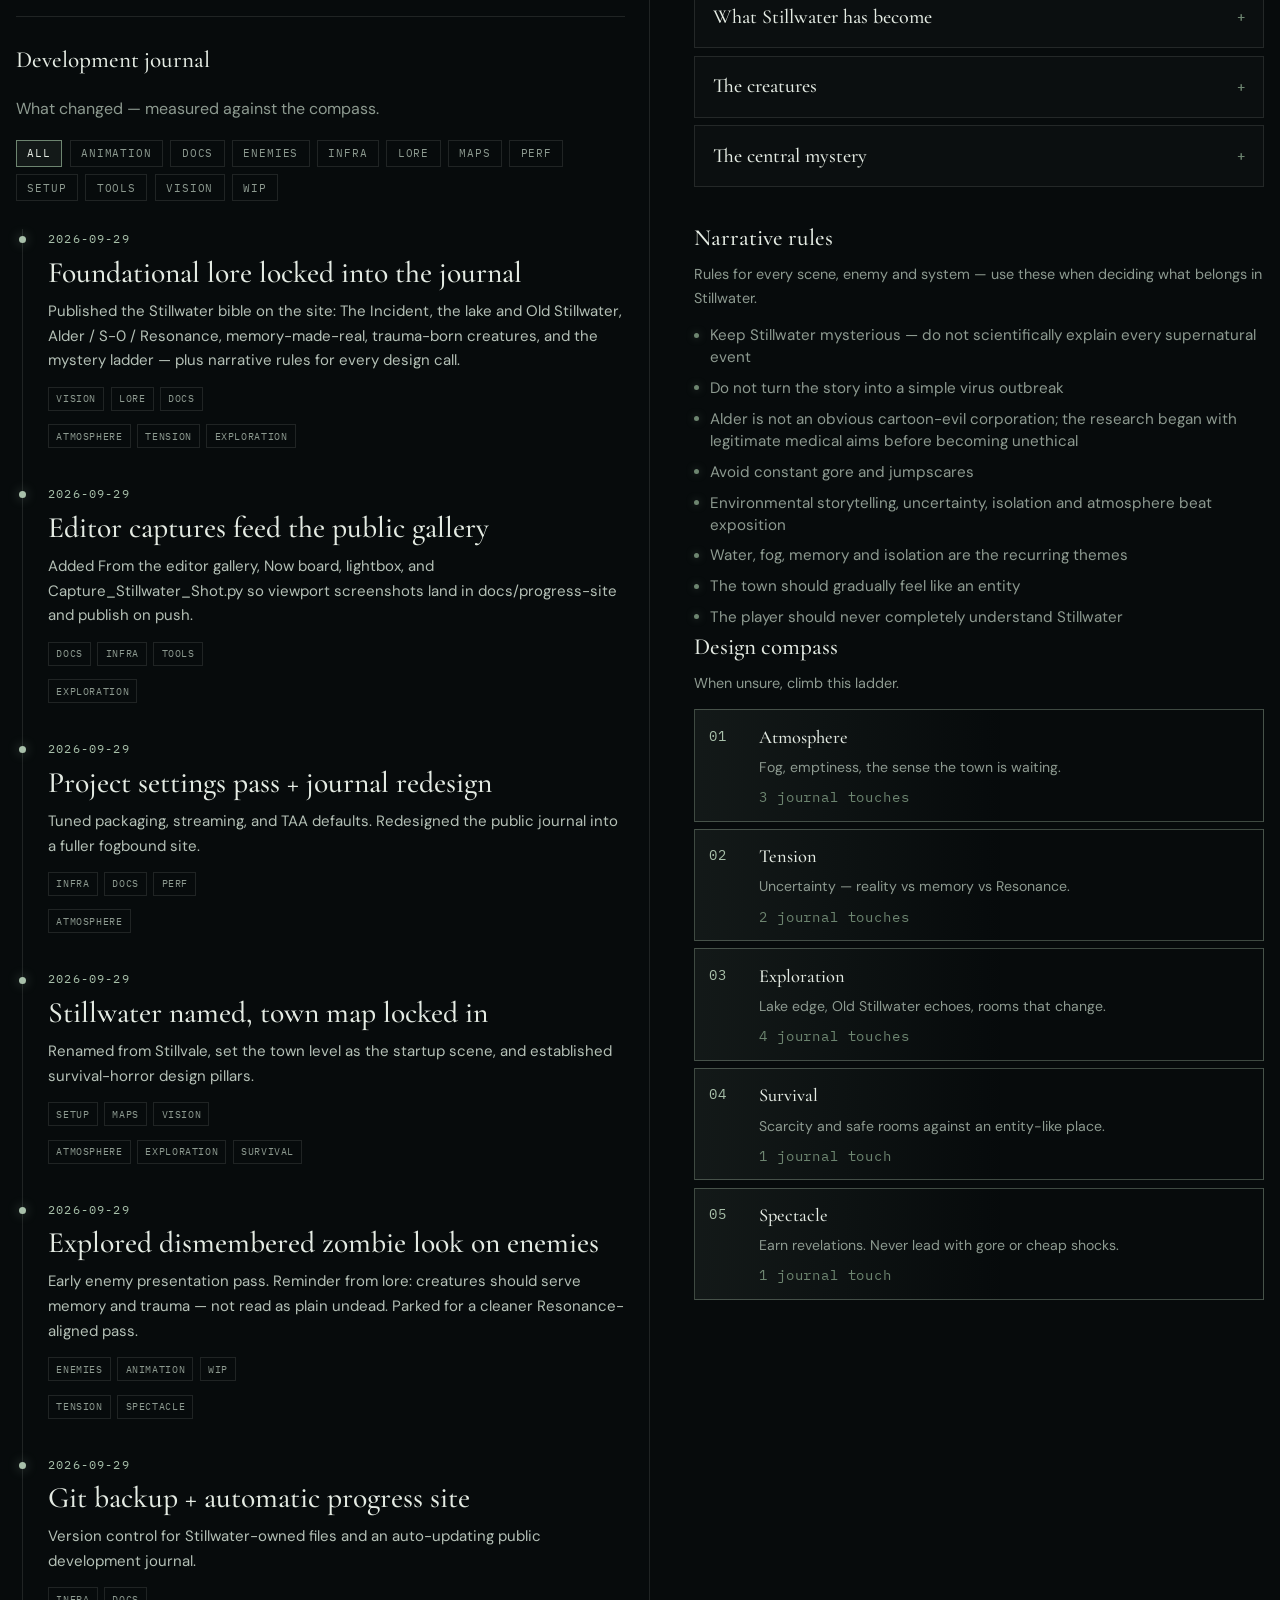
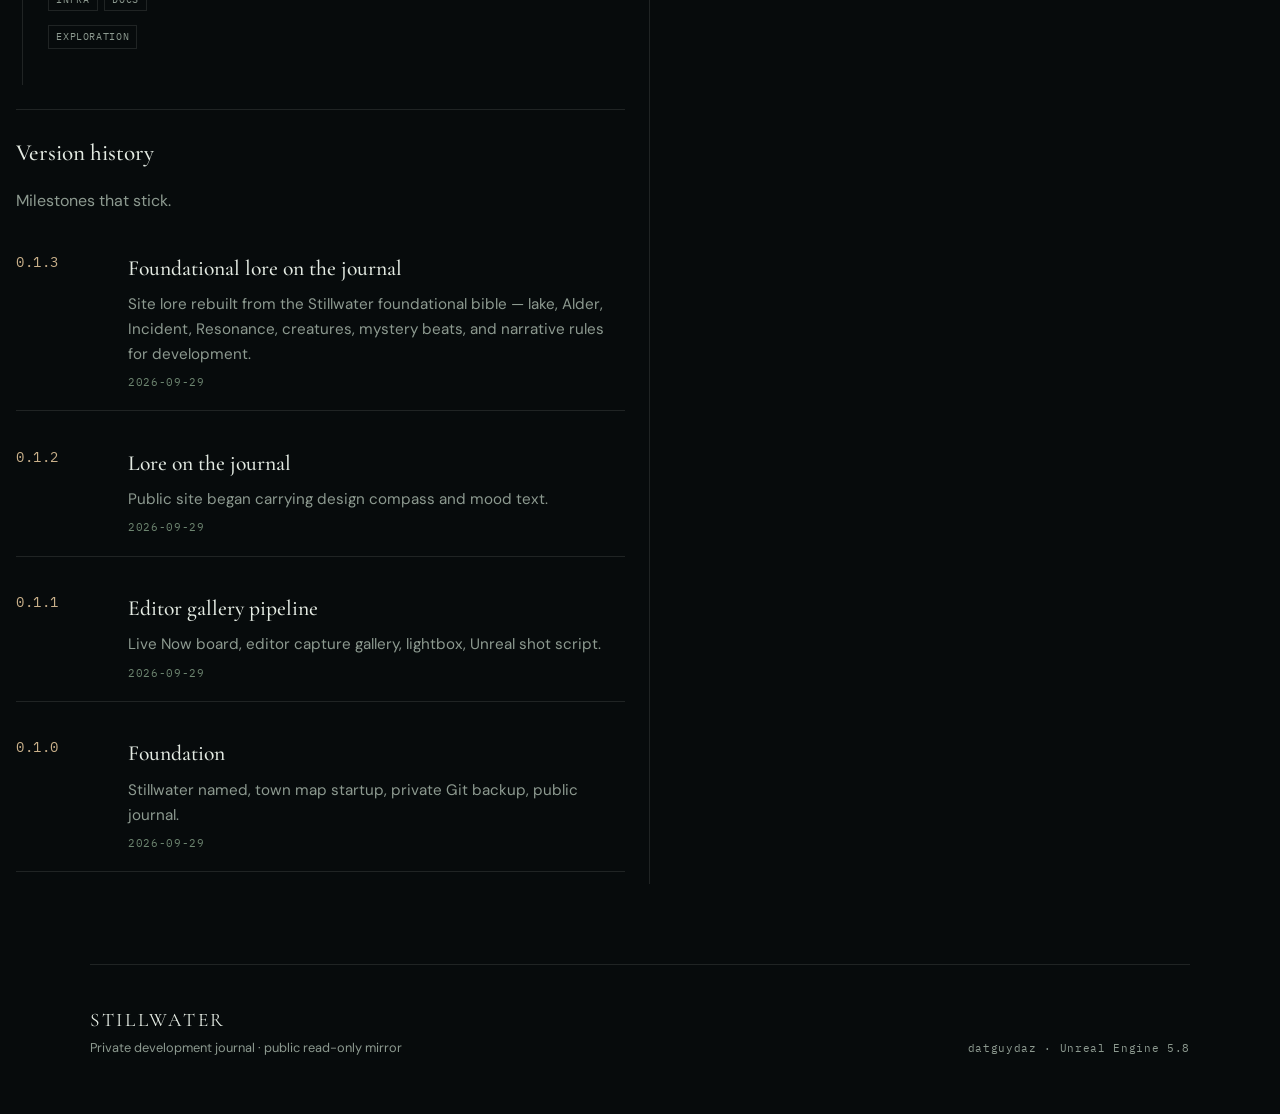
==== commit 4a58fea5: "deploy: Stillwater progress d529fd17ebf377998fb0ee4d01de41d12df54715 datguydaz/Stillwater@d529fd17eb" ====
--- a/Stillwater/index.html
+++ b/Stillwater/index.html
@@ -9,15 +9,19 @@
   <link rel="preconnect" href="https://fonts.googleapis.com" />
   <link rel="preconnect" href="https://fonts.gstatic.com" crossorigin />
   <link href="https://fonts.googleapis.com/css2?family=Cormorant+Garamond:ital,wght@0,500;0,600;0,700;1,500&family=DM+Sans:opsz,wght@9..40,400;9..40,500;9..40,600&family=IBM+Plex+Mono:wght@400;500&display=swap" rel="stylesheet" />
-  <link rel="stylesheet" href="./styles.css?v=0.1.6" />
+  <link rel="stylesheet" href="./styles.css?v=0.1.7" />
 </head>
 <body>
+  <div class="cursor-ring" id="cursor-ring" aria-hidden="true"></div>
+  <div class="cursor-core" id="cursor-core" aria-hidden="true"></div>
+
   <div class="atmosphere" aria-hidden="true">
     <div class="sky-glow"></div>
     <div class="fog fog-a"></div>
     <div class="fog fog-b"></div>
     <div class="fog fog-c"></div>
     <div class="fog fog-low"></div>
+    <div class="birds" id="birds"></div>
     <div class="hero-plate" id="hero-plate"></div>
     <div class="town-lights" id="town-lights"></div>
     <div class="beams"></div>
@@ -173,6 +177,6 @@
     <button type="button" class="lb-nav next" id="lb-next" aria-label="Next">›</button>
   </div>
 
-  <script src="./app.js?v=0.1.6"></script>
+  <script src="./app.js?v=0.1.7"></script>
 </body>
 </html>
--- a/Stillwater/styles.css
+++ b/Stillwater/styles.css
@@ -27,6 +27,120 @@
   font-size: 15px;
   line-height: 1.65;
   overflow-x: hidden;
+}
+
+html.has-custom-cursor,
+html.has-custom-cursor * {
+  cursor: none !important;
+}
+
+.cursor-core,
+.cursor-ring {
+  position: fixed;
+  top: 0;
+  left: 0;
+  z-index: 100;
+  pointer-events: none;
+  border-radius: 50%;
+  opacity: 0;
+  transition: width 180ms ease, height 180ms ease, opacity 220ms ease, background 220ms ease, border-color 220ms ease;
+}
+
+html.has-custom-cursor .cursor-core,
+html.has-custom-cursor .cursor-ring {
+  opacity: 1;
+}
+
+.cursor-core {
+  width: 6px;
+  height: 6px;
+  background: #d7e6d2;
+  box-shadow: 0 0 10px rgba(190, 220, 180, 0.7);
+}
+
+.cursor-ring {
+  width: 28px;
+  height: 28px;
+  border: 1px solid rgba(168, 192, 170, 0.55);
+  background: rgba(140, 170, 150, 0.06);
+  box-shadow: 0 0 18px rgba(120, 160, 140, 0.15);
+}
+
+html.cursor-hot .cursor-core {
+  width: 8px;
+  height: 8px;
+  background: var(--warm);
+  box-shadow: 0 0 14px rgba(201, 176, 138, 0.75);
+}
+
+html.cursor-hot .cursor-ring {
+  width: 42px;
+  height: 42px;
+  border-color: rgba(201, 176, 138, 0.65);
+  background: rgba(201, 176, 138, 0.08);
+}
+
+.birds {
+  position: absolute;
+  inset: 0;
+  z-index: 1;
+  overflow: hidden;
+}
+
+.bird-flock {
+  position: absolute;
+  top: var(--top);
+  left: -12%;
+  display: flex;
+  gap: 0;
+  transform: scale(var(--scale));
+  animation: flock-fly var(--dur) linear infinite;
+  animation-delay: var(--delay);
+  opacity: 0.45;
+  color: rgba(190, 205, 195, 0.75);
+  filter: drop-shadow(0 0 4px rgba(0, 0, 0, 0.35));
+}
+
+.bird {
+  position: relative;
+  left: var(--ox);
+  top: var(--oy);
+  width: 22px;
+  height: 10px;
+  display: block;
+  animation: bird-bob 2.4s ease-in-out infinite;
+}
+
+.bird svg {
+  width: 100%;
+  height: 100%;
+  display: block;
+  transform-origin: center;
+  animation: bird-flap var(--flap) ease-in-out infinite;
+  animation-delay: var(--flap-delay);
+}
+
+@keyframes flock-fly {
+  0% { transform: translateX(0) translateY(0) scale(var(--scale)); }
+  25% { transform: translateX(30vw) translateY(-8px) scale(var(--scale)); }
+  55% { transform: translateX(62vw) translateY(10px) scale(var(--scale)); }
+  100% { transform: translateX(118vw) translateY(-4px) scale(var(--scale)); }
+}
+
+@keyframes bird-flap {
+  0%, 100% { transform: scaleY(1) rotate(0deg); }
+  50% { transform: scaleY(0.55) rotate(-6deg); }
+}
+
+@keyframes bird-bob {
+  0%, 100% { transform: translateY(0); }
+  50% { transform: translateY(-3px); }
+}
+
+@media (prefers-reduced-motion: reduce) {
+  .bird-flock, .bird, .bird svg { animation: none !important; }
+  html.has-custom-cursor, html.has-custom-cursor * { cursor: auto !important; }
+  .cursor-core, .cursor-ring { display: none !important; }
 }
 
 /* —— Atmosphere —— */
@@ -348,7 +462,7 @@
   color: #e4ebe3;
   filter: drop-shadow(0 0 18px rgba(140, 170, 150, 0.22))
     drop-shadow(0 8px 28px rgba(0, 0, 0, 0.45));
-  animation: title-breathe 7s ease-in-out infinite;
+  animation: title-breathe 8s ease-in-out infinite;
 }
 
 .title-main .char {
@@ -358,17 +472,18 @@
     linear-gradient(
       105deg,
       #9aada0 0%,
-      #e8efe6 28%,
-      #b7c8ba 48%,
-      #f2f6f1 62%,
-      #8fa092 100%
+      #e8efe6 22%,
+      #b7c8ba 40%,
+      #f2f6f1 55%,
+      #8fa092 78%,
+      #9aada0 100%
     );
-  background-size: 220% 100%;
+  background-size: 300% 100%;
   -webkit-background-clip: text;
   background-clip: text;
   animation:
     title-char-in 900ms var(--ease) both,
-    title-sheen-shift 11s ease-in-out infinite alternate;
+    title-sheen-shift 14s linear infinite;
   animation-delay:
     calc(var(--i, 0) * 45ms + 120ms),
     0s;
@@ -387,7 +502,7 @@
   color: rgba(168, 192, 170, 0.28);
   filter: blur(10px);
   transform: translate(0.04em, 0.06em) scale(1.01);
-  animation: title-ghost-drift 9s ease-in-out infinite alternate;
+  animation: title-ghost-drift 10s ease-in-out infinite;
   pointer-events: none;
   user-select: none;
 }
@@ -412,7 +527,7 @@
   mix-blend-mode: soft-light;
   filter: blur(8px);
   opacity: 0.55;
-  animation: title-mist-sweep 8.5s ease-in-out infinite;
+  animation: title-mist-sweep 9s ease-in-out infinite;
 }
 
 .title-sheen {
@@ -425,19 +540,19 @@
     rgba(150, 180, 160, 0.2),
     transparent 62%
   );
-  animation: title-halo 6.5s ease-in-out infinite alternate;
+  animation: title-halo 7s ease-in-out infinite;
 }
 
 @keyframes title-breathe {
   0%, 100% {
     filter: drop-shadow(0 0 14px rgba(140, 170, 150, 0.16))
       drop-shadow(0 8px 28px rgba(0, 0, 0, 0.45));
-    letter-spacing: 0.055em;
+    letter-spacing: 0.06em;
   }
   50% {
     filter: drop-shadow(0 0 28px rgba(160, 190, 170, 0.34))
       drop-shadow(0 10px 34px rgba(0, 0, 0, 0.5));
-    letter-spacing: 0.072em;
+    letter-spacing: 0.075em;
   }
 }
 
@@ -447,19 +562,19 @@
 }
 
 @keyframes title-ghost-drift {
-  from { transform: translate(-0.02em, 0.04em) scale(1.01); opacity: 0.55; }
-  to { transform: translate(0.08em, 0.1em) scale(1.03); opacity: 0.85; }
+  0%, 100% { transform: translate(-0.02em, 0.04em) scale(1.01); opacity: 0.55; }
+  50% { transform: translate(0.07em, 0.09em) scale(1.03); opacity: 0.85; }
 }
 
 @keyframes title-mist-sweep {
-  0% { transform: translateX(-28%) skewX(-8deg); opacity: 0.2; }
-  40% { opacity: 0.65; }
-  100% { transform: translateX(28%) skewX(-8deg); opacity: 0.25; }
+  0% { transform: translateX(-30%) skewX(-8deg); opacity: 0.15; }
+  50% { transform: translateX(0%) skewX(-8deg); opacity: 0.7; }
+  100% { transform: translateX(30%) skewX(-8deg); opacity: 0.15; }
 }
 
 @keyframes title-halo {
-  from { opacity: 0.35; transform: scale(0.96); }
-  to { opacity: 0.8; transform: scale(1.06); }
+  0%, 100% { opacity: 0.35; transform: scale(0.96); }
+  50% { opacity: 0.85; transform: scale(1.06); }
 }
 
 @keyframes title-char-in {
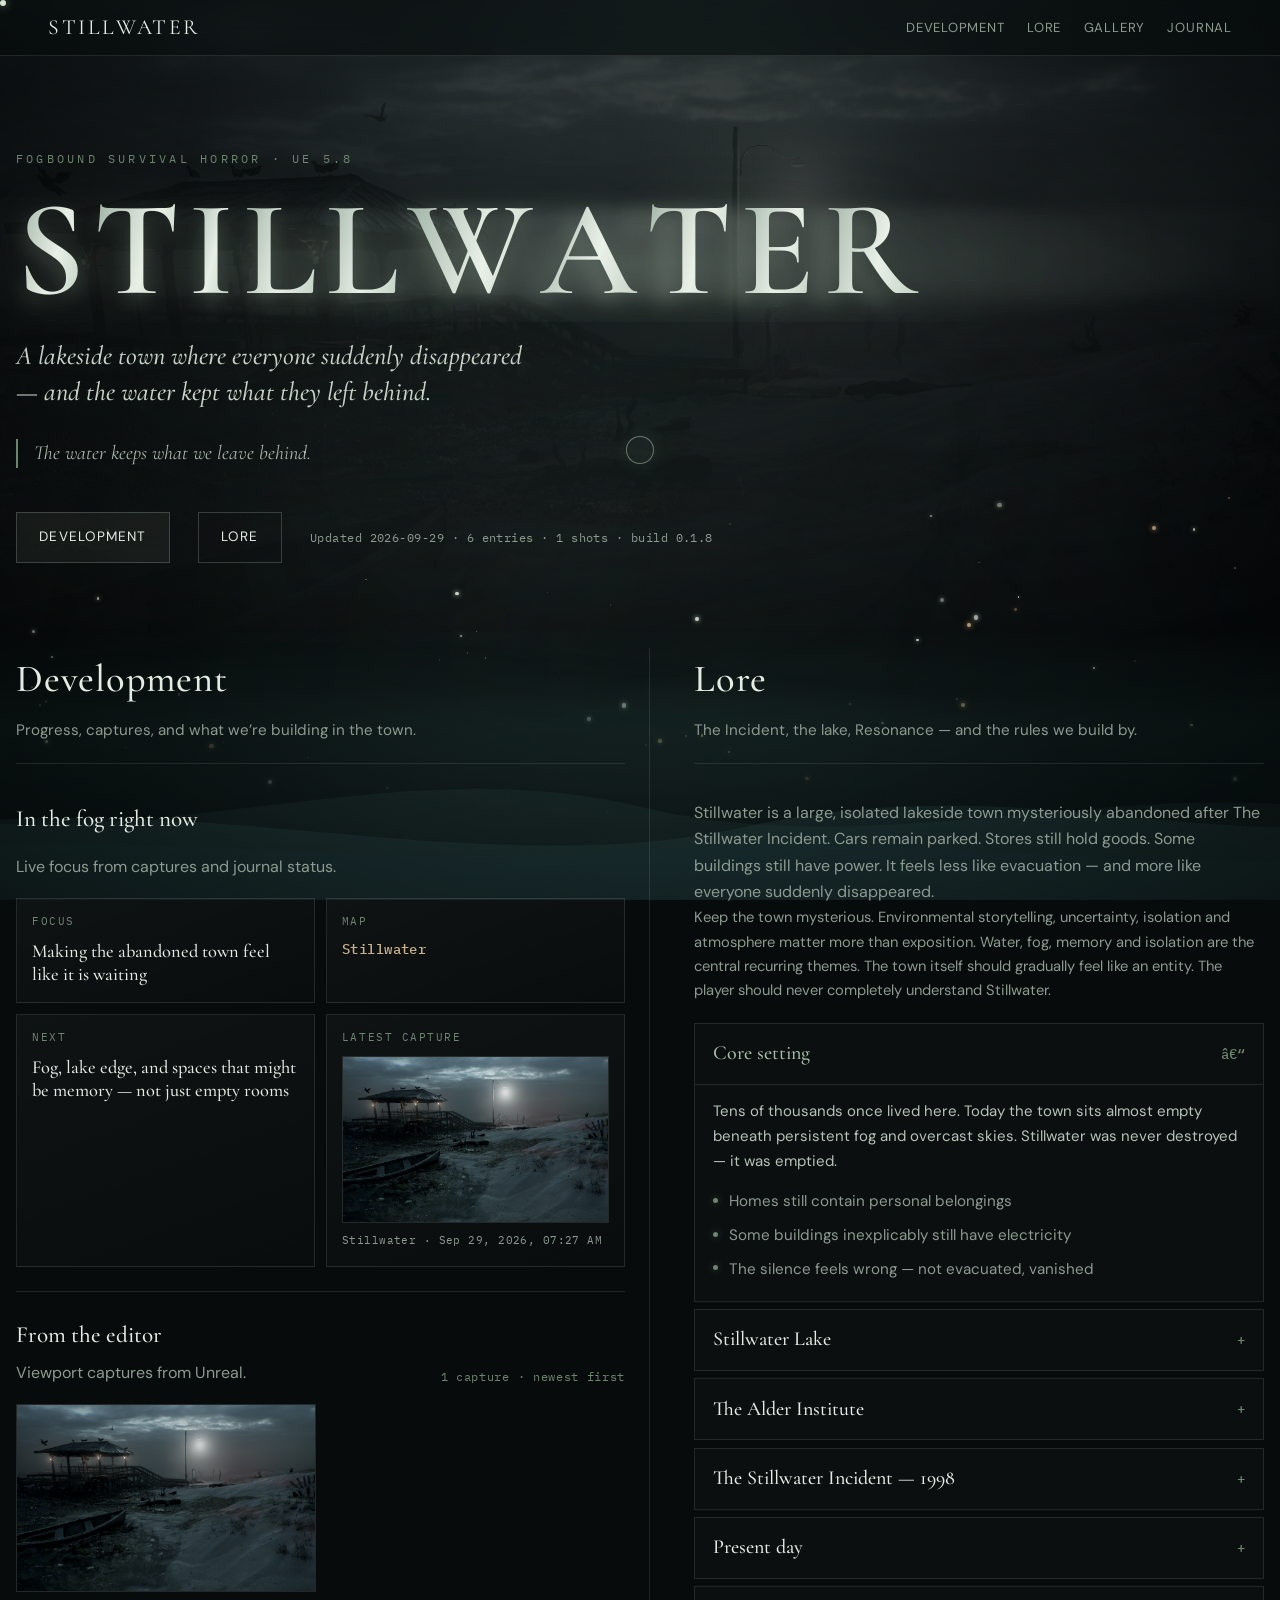
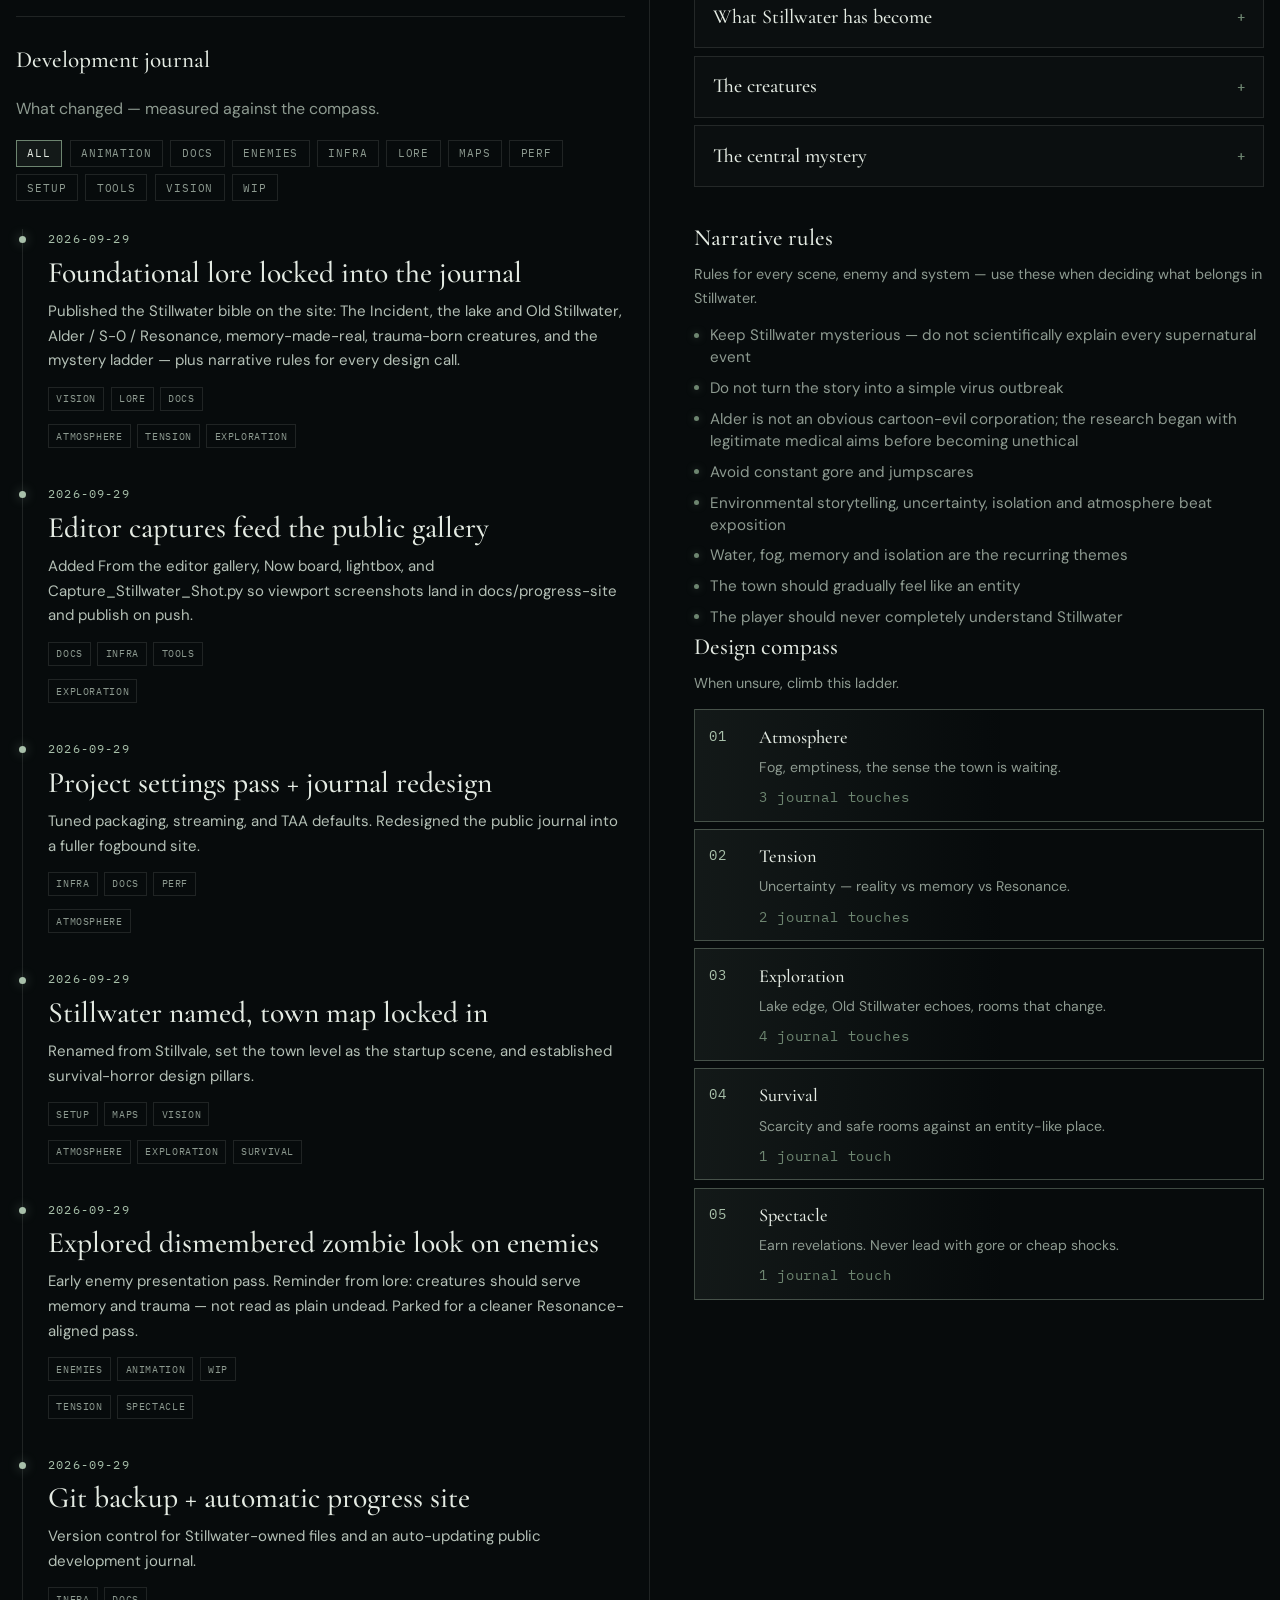
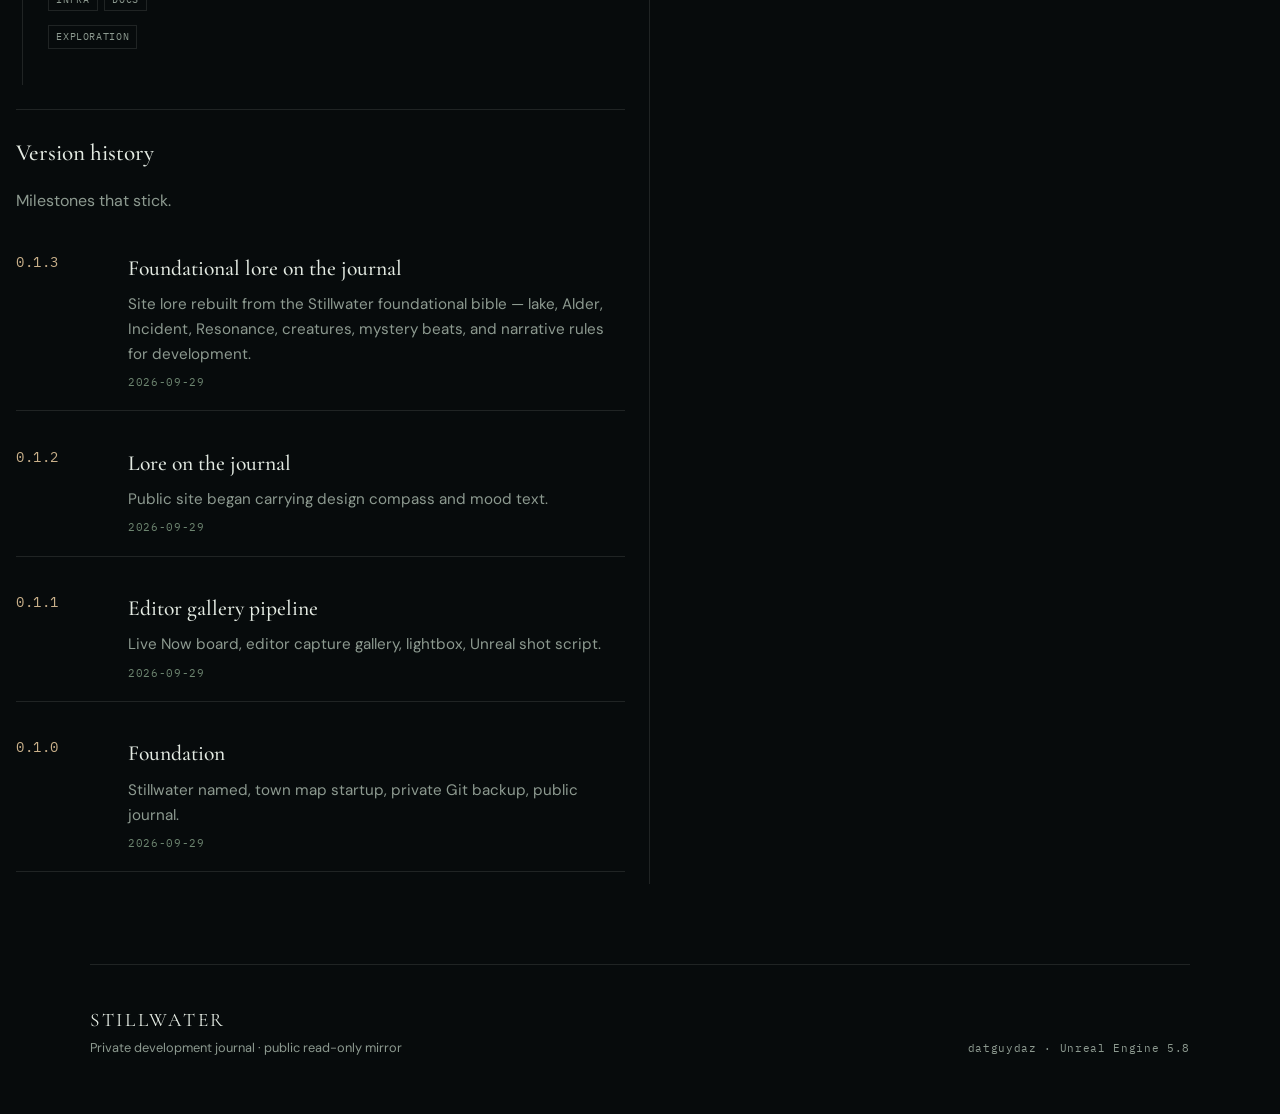
==== commit 4f99b1da: "deploy: Stillwater progress daa8dd660ea998d4a9bd557561a6856393bd18e2 datguydaz/Stillwater@daa8dd660e" ====
--- a/Stillwater/index.html
+++ b/Stillwater/index.html
@@ -9,7 +9,7 @@
   <link rel="preconnect" href="https://fonts.googleapis.com" />
   <link rel="preconnect" href="https://fonts.gstatic.com" crossorigin />
   <link href="https://fonts.googleapis.com/css2?family=Cormorant+Garamond:ital,wght@0,500;0,600;0,700;1,500&family=DM+Sans:opsz,wght@9..40,400;9..40,500;9..40,600&family=IBM+Plex+Mono:wght@400;500&display=swap" rel="stylesheet" />
-  <link rel="stylesheet" href="./styles.css?v=0.1.7" />
+  <link rel="stylesheet" href="./styles.css?v=0.1.8" />
 </head>
 <body>
   <div class="cursor-ring" id="cursor-ring" aria-hidden="true"></div>
@@ -21,7 +21,6 @@
     <div class="fog fog-b"></div>
     <div class="fog fog-c"></div>
     <div class="fog fog-low"></div>
-    <div class="birds" id="birds"></div>
     <div class="hero-plate" id="hero-plate"></div>
     <div class="town-lights" id="town-lights"></div>
     <div class="beams"></div>
@@ -177,6 +176,6 @@
     <button type="button" class="lb-nav next" id="lb-next" aria-label="Next">›</button>
   </div>
 
-  <script src="./app.js?v=0.1.7"></script>
+  <script src="./app.js?v=0.1.8"></script>
 </body>
 </html>
--- a/Stillwater/styles.css
+++ b/Stillwater/styles.css
@@ -80,65 +80,7 @@
   background: rgba(201, 176, 138, 0.08);
 }
 
-.birds {
-  position: absolute;
-  inset: 0;
-  z-index: 1;
-  overflow: hidden;
-}
-
-.bird-flock {
-  position: absolute;
-  top: var(--top);
-  left: -12%;
-  display: flex;
-  gap: 0;
-  transform: scale(var(--scale));
-  animation: flock-fly var(--dur) linear infinite;
-  animation-delay: var(--delay);
-  opacity: 0.45;
-  color: rgba(190, 205, 195, 0.75);
-  filter: drop-shadow(0 0 4px rgba(0, 0, 0, 0.35));
-}
-
-.bird {
-  position: relative;
-  left: var(--ox);
-  top: var(--oy);
-  width: 22px;
-  height: 10px;
-  display: block;
-  animation: bird-bob 2.4s ease-in-out infinite;
-}
-
-.bird svg {
-  width: 100%;
-  height: 100%;
-  display: block;
-  transform-origin: center;
-  animation: bird-flap var(--flap) ease-in-out infinite;
-  animation-delay: var(--flap-delay);
-}
-
-@keyframes flock-fly {
-  0% { transform: translateX(0) translateY(0) scale(var(--scale)); }
-  25% { transform: translateX(30vw) translateY(-8px) scale(var(--scale)); }
-  55% { transform: translateX(62vw) translateY(10px) scale(var(--scale)); }
-  100% { transform: translateX(118vw) translateY(-4px) scale(var(--scale)); }
-}
-
-@keyframes bird-flap {
-  0%, 100% { transform: scaleY(1) rotate(0deg); }
-  50% { transform: scaleY(0.55) rotate(-6deg); }
-}
-
-@keyframes bird-bob {
-  0%, 100% { transform: translateY(0); }
-  50% { transform: translateY(-3px); }
-}
-
 @media (prefers-reduced-motion: reduce) {
-  .bird-flock, .bird, .bird svg { animation: none !important; }
   html.has-custom-cursor, html.has-custom-cursor * { cursor: auto !important; }
   .cursor-core, .cursor-ring { display: none !important; }
 }
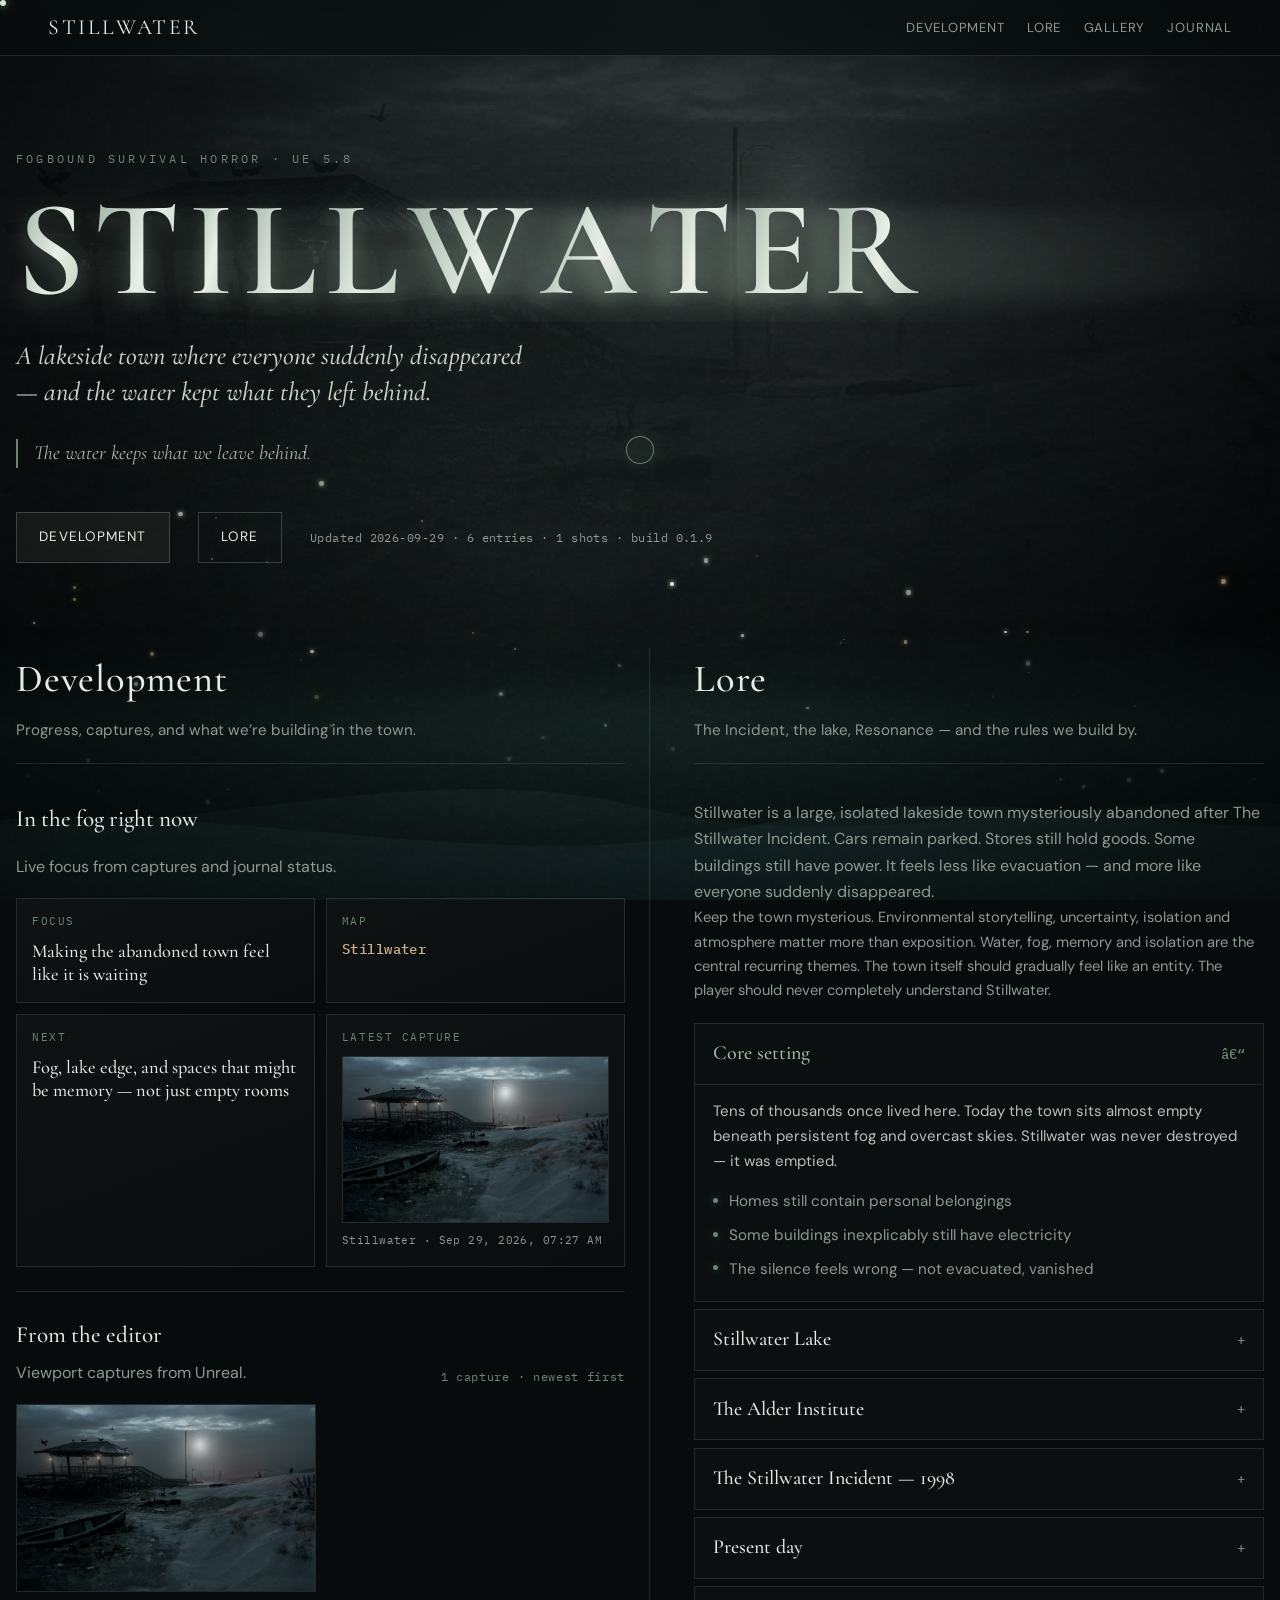
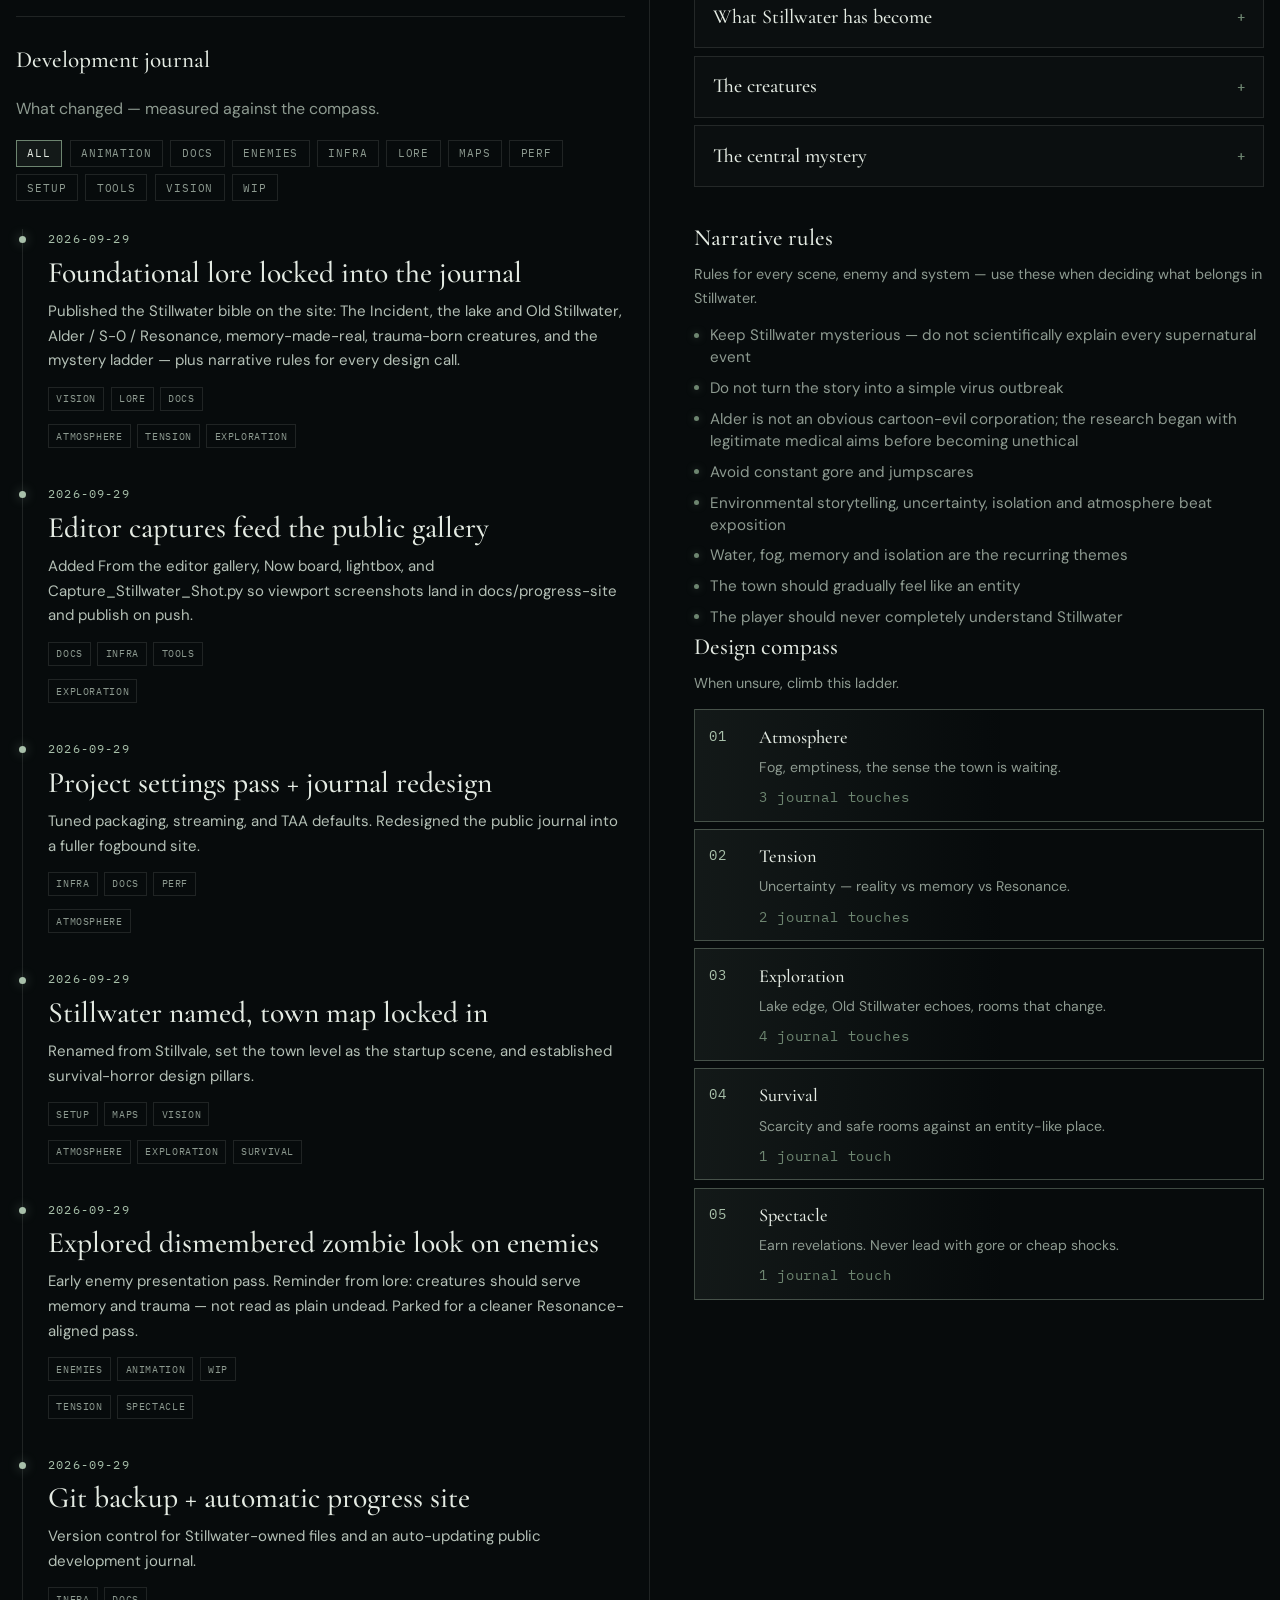
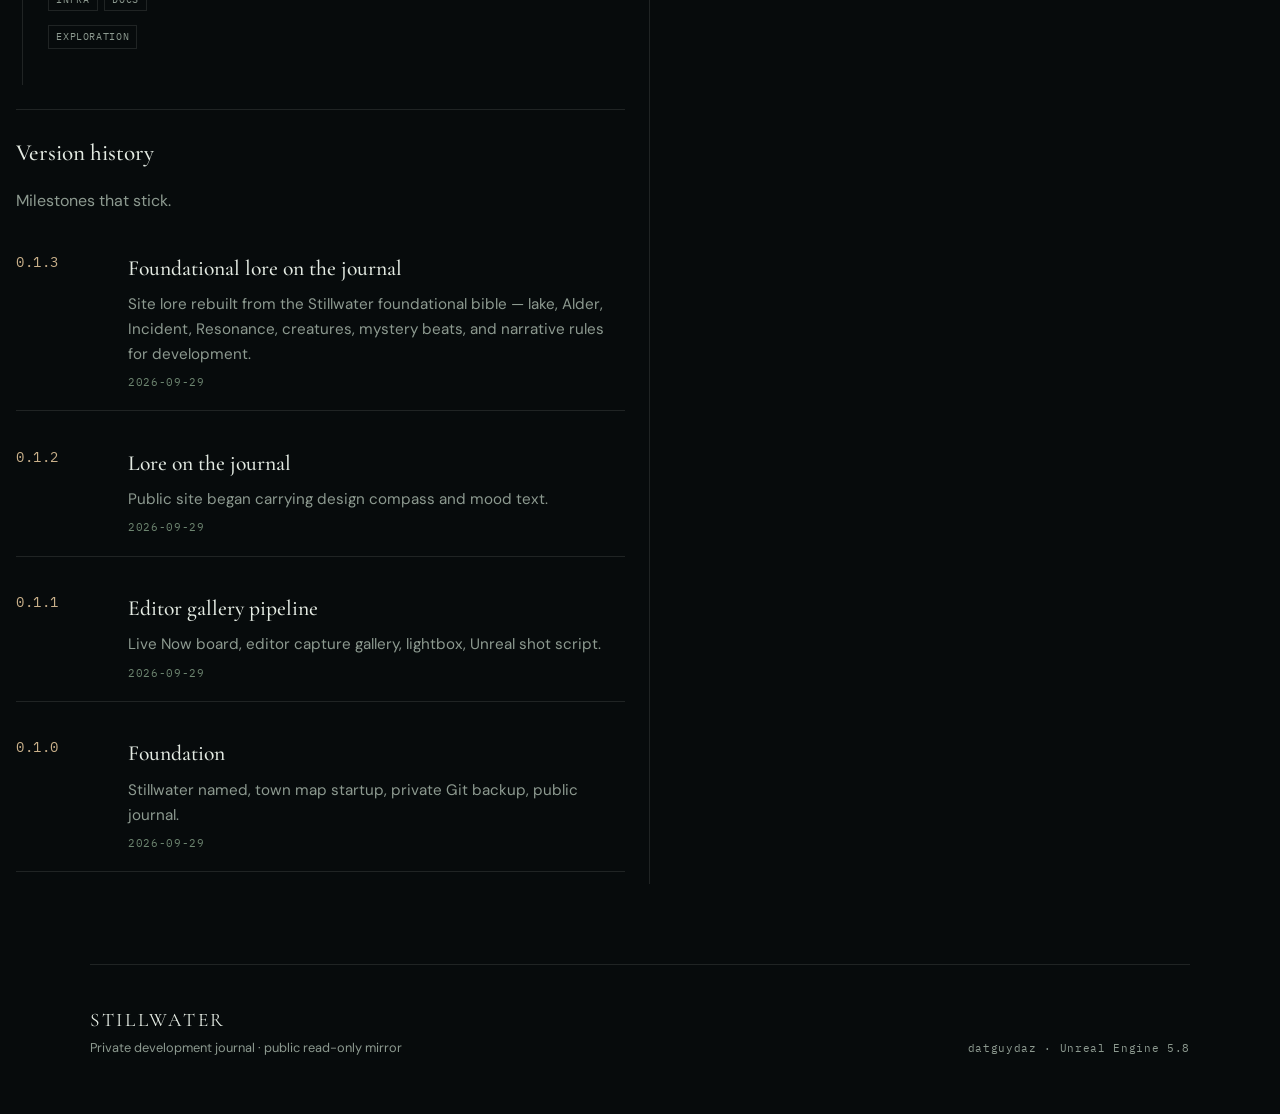
==== commit e1e04703: "deploy: Stillwater progress 59f38c6351b7b153418b2d8db8efd68ad011cc19 datguydaz/Stillwater@59f38c6351" ====
--- a/Stillwater/index.html
+++ b/Stillwater/index.html
@@ -9,7 +9,7 @@
   <link rel="preconnect" href="https://fonts.googleapis.com" />
   <link rel="preconnect" href="https://fonts.gstatic.com" crossorigin />
   <link href="https://fonts.googleapis.com/css2?family=Cormorant+Garamond:ital,wght@0,500;0,600;0,700;1,500&family=DM+Sans:opsz,wght@9..40,400;9..40,500;9..40,600&family=IBM+Plex+Mono:wght@400;500&display=swap" rel="stylesheet" />
-  <link rel="stylesheet" href="./styles.css?v=0.1.8" />
+  <link rel="stylesheet" href="./styles.css?v=0.1.9" />
 </head>
 <body>
   <div class="cursor-ring" id="cursor-ring" aria-hidden="true"></div>
@@ -36,7 +36,10 @@
         <path d="M0,80 C220,50 440,95 700,75 C960,55 1180,100 1440,80 L1440,120 L0,120 Z"></path>
       </svg>
     </div>
-    <div class="grain"></div>
+    <div class="grain grain-still"></div>
+    <canvas class="film-grain" id="film-grain" width="256" height="256"></canvas>
+    <div class="scanlines"></div>
+    <div class="glitch-tear" id="glitch-tear"></div>
     <div class="vignette"></div>
   </div>
 
@@ -176,6 +179,6 @@
     <button type="button" class="lb-nav next" id="lb-next" aria-label="Next">›</button>
   </div>
 
-  <script src="./app.js?v=0.1.8"></script>
+  <script src="./app.js?v=0.1.9"></script>
 </body>
 </html>
--- a/Stillwater/styles.css
+++ b/Stillwater/styles.css
@@ -282,21 +282,159 @@
   100% { transform: translateX(-3%) translateY(2px) skewX(-2deg); }
 }
 
-.grain {
+.grain-still {
   position: absolute;
   inset: 0;
-  opacity: 0.18;
+  opacity: 0.22;
   mix-blend-mode: overlay;
-  background-image: url("data:image/svg+xml,%3Csvg viewBox='0 0 200 200' xmlns='http://www.w3.org/2000/svg'%3E%3Cfilter id='n'%3E%3CfeTurbulence type='fractalNoise' baseFrequency='0.85' numOctaves='4' stitchTiles='stitch'/%3E%3C/filter%3E%3Crect width='100%25' height='100%25' filter='url(%23n)' opacity='0.55'/%3E%3C/svg%3E");
-  background-size: 180px;
+  background-image: url("data:image/svg+xml,%3Csvg viewBox='0 0 200 200' xmlns='http://www.w3.org/2000/svg'%3E%3Cfilter id='n'%3E%3CfeTurbulence type='fractalNoise' baseFrequency='0.9' numOctaves='4' stitchTiles='stitch'/%3E%3C/filter%3E%3Crect width='100%25' height='100%25' filter='url(%23n)' opacity='0.6'/%3E%3C/svg%3E");
+  background-size: 160px;
   z-index: 2;
+  animation: grain-drift 0.45s steps(2) infinite;
+}
+
+.film-grain {
+  position: absolute;
+  inset: 0;
+  width: 100%;
+  height: 100%;
+  z-index: 3;
+  opacity: 0.14;
+  mix-blend-mode: soft-light;
+  pointer-events: none;
+  image-rendering: pixelated;
+}
+
+.scanlines {
+  position: absolute;
+  inset: 0;
+  z-index: 3;
+  opacity: 0.07;
+  background: repeating-linear-gradient(
+    to bottom,
+    transparent 0,
+    transparent 2px,
+    rgba(0, 0, 0, 0.35) 2px,
+    rgba(0, 0, 0, 0.35) 3px
+  );
+  background-size: 100% 3px;
+  mix-blend-mode: multiply;
+  animation: scan-roll 9s linear infinite;
+}
+
+.glitch-tear {
+  position: absolute;
+  left: 0;
+  right: 0;
+  height: 0;
+  z-index: 4;
+  opacity: 0;
+  pointer-events: none;
+  background:
+    linear-gradient(90deg, transparent 0%, rgba(180, 255, 210, 0.08) 20%, transparent 40%),
+    linear-gradient(
+      to bottom,
+      rgba(255, 80, 90, 0.12),
+      rgba(80, 200, 255, 0.1),
+      rgba(0, 0, 0, 0.35)
+    );
+  mix-blend-mode: screen;
+  transform: scaleY(1.4);
+}
+
+html.is-glitching .glitch-tear {
+  opacity: 1;
+}
+
+html.is-glitching .atmosphere {
+  filter: contrast(1.12) saturate(0.85);
+}
+
+html.is-glitching .hero,
+html.is-glitching .split-shell {
+  animation: frame-jitter 120ms steps(2) 2;
+}
+
+html.is-glitching .title-main {
+  animation:
+    title-breathe 8s ease-in-out infinite,
+    title-glitch-burst 280ms steps(2) 1;
+  text-shadow:
+    -2px 0 rgba(255, 70, 90, 0.55),
+    2px 0 rgba(70, 200, 255, 0.45),
+    0 0 18px rgba(160, 190, 160, 0.25);
+}
+
+html.is-glitching .title-ghost {
+  opacity: 0.55;
+  transform: translate(-52%, -48%) skewX(-6deg);
+  filter: blur(1px);
+}
+
+.title-main.is-glitchy .char:nth-child(3n) {
+  animation: char-flicker 4.5s steps(1) infinite;
+}
+
+@keyframes grain-drift {
+  0% { transform: translate(0, 0); }
+  25% { transform: translate(-1.5%, 1%); }
+  50% { transform: translate(1%, -1.5%); }
+  75% { transform: translate(-0.5%, -1%); }
+  100% { transform: translate(1.5%, 0.5%); }
+}
+
+@keyframes scan-roll {
+  from { background-position: 0 0; }
+  to { background-position: 0 120px; }
+}
+
+@keyframes frame-jitter {
+  0% { transform: translate(0, 0); }
+  25% { transform: translate(-3px, 1px) skewX(0.4deg); }
+  50% { transform: translate(2px, -2px); }
+  75% { transform: translate(-1px, 2px) skewX(-0.3deg); }
+  100% { transform: none; }
+}
+
+@keyframes title-glitch-burst {
+  0% { transform: none; filter: none; }
+  20% { transform: translate(-4px, 1px) skewX(-2deg); filter: hue-rotate(-18deg); }
+  40% { transform: translate(5px, -2px) skewX(3deg); clip-path: inset(12% 0 48% 0); }
+  60% { transform: translate(-2px, 3px); clip-path: inset(55% 0 8% 0); }
+  80% { transform: translate(3px, 0) skewX(-1deg); filter: hue-rotate(12deg); }
+  100% { transform: none; filter: none; clip-path: none; }
+}
+
+@keyframes char-flicker {
+  0%, 92%, 100% { opacity: 1; transform: none; }
+  93% { opacity: 0.35; transform: translateX(2px); }
+  94% { opacity: 1; transform: translateX(-3px); text-shadow: 2px 0 rgba(255, 70, 90, 0.6); }
+  96% { opacity: 0.7; transform: none; }
 }
 
 .vignette {
   position: absolute;
   inset: 0;
-  z-index: 2;
-  background: radial-gradient(ellipse at center, transparent 35%, rgba(0, 0, 0, 0.55) 100%);
+  z-index: 5;
+  background:
+    radial-gradient(ellipse at center, transparent 32%, rgba(0, 0, 0, 0.62) 100%),
+    linear-gradient(180deg, rgba(0, 0, 0, 0.18), transparent 18%, transparent 82%, rgba(0, 0, 0, 0.28));
+}
+
+@media (prefers-reduced-motion: reduce) {
+  .grain-still,
+  .scanlines,
+  .film-grain {
+    animation: none !important;
+  }
+  .film-grain { opacity: 0.08; }
+  .scanlines { opacity: 0.04; }
+  html.is-glitching .hero,
+  html.is-glitching .split-shell,
+  html.is-glitching .title-main {
+    animation: none !important;
+    text-shadow: none;
+  }
 }
 
 .hero-plate {
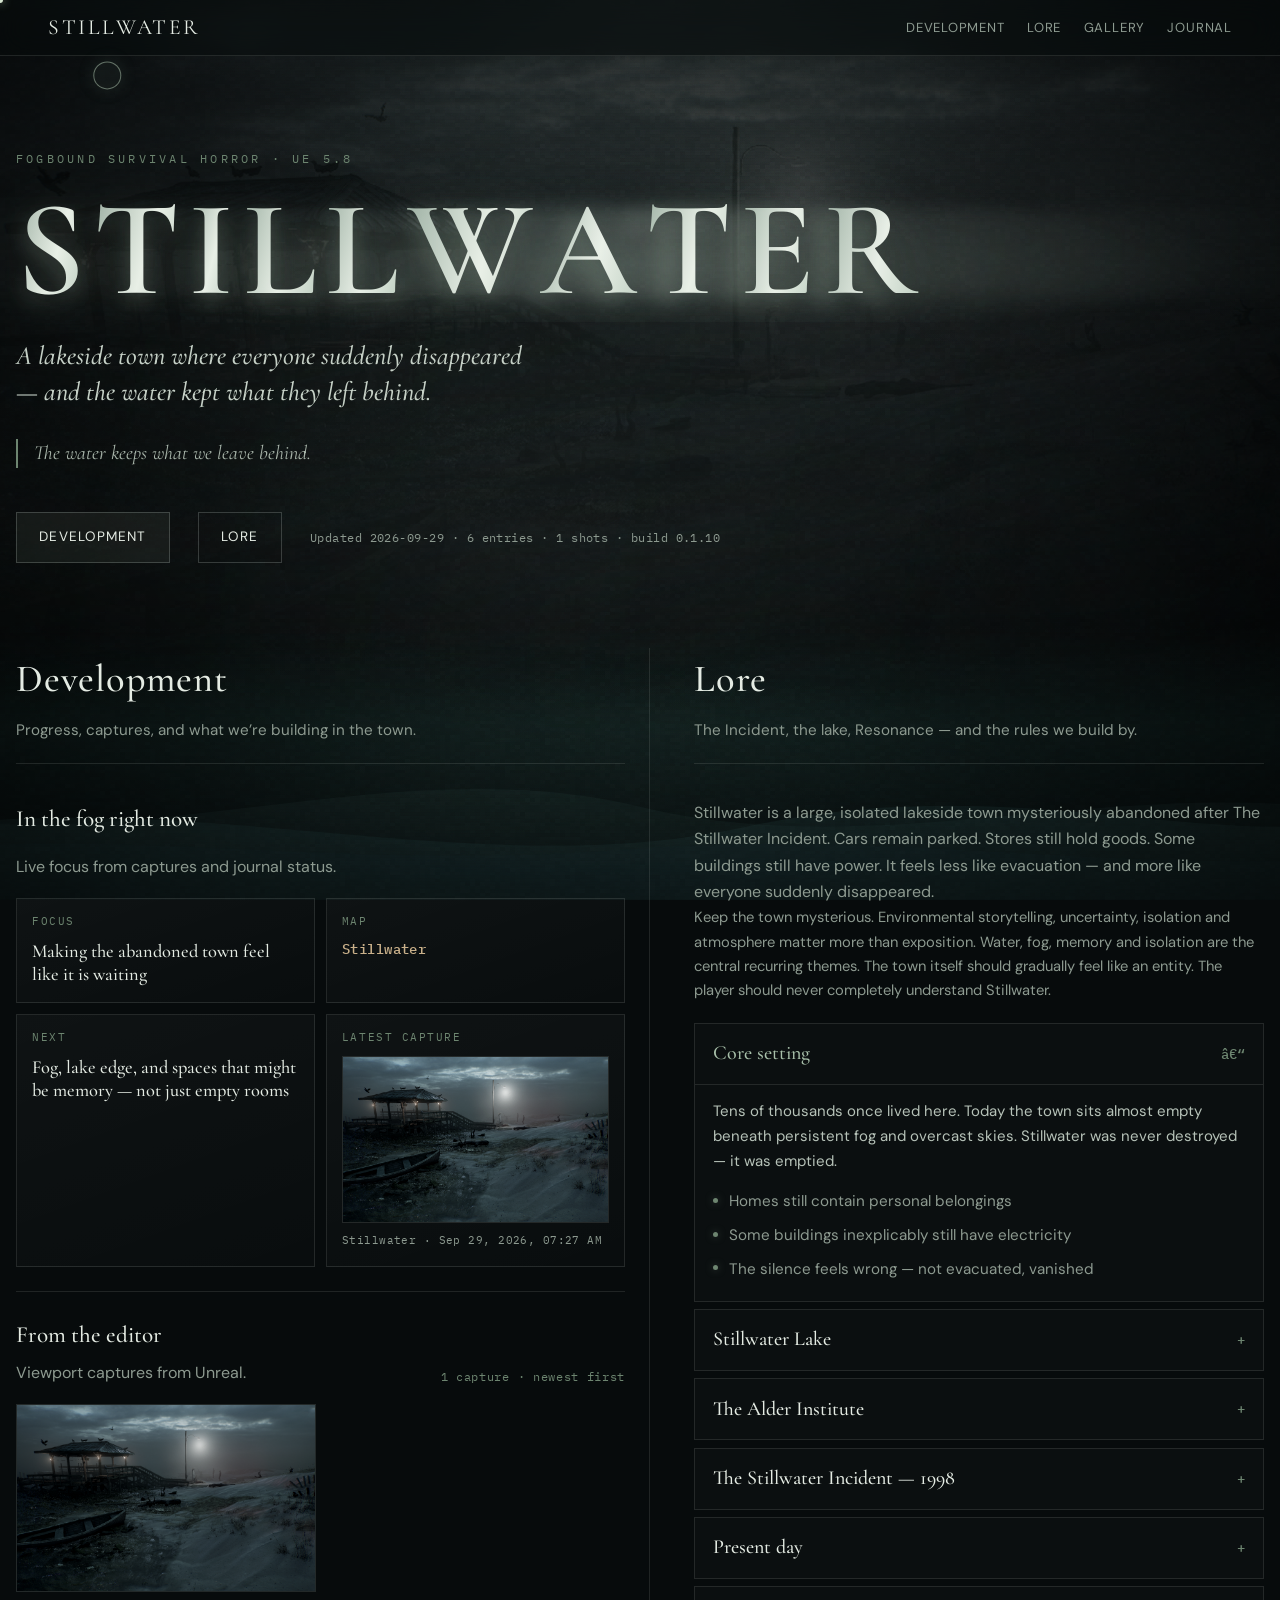
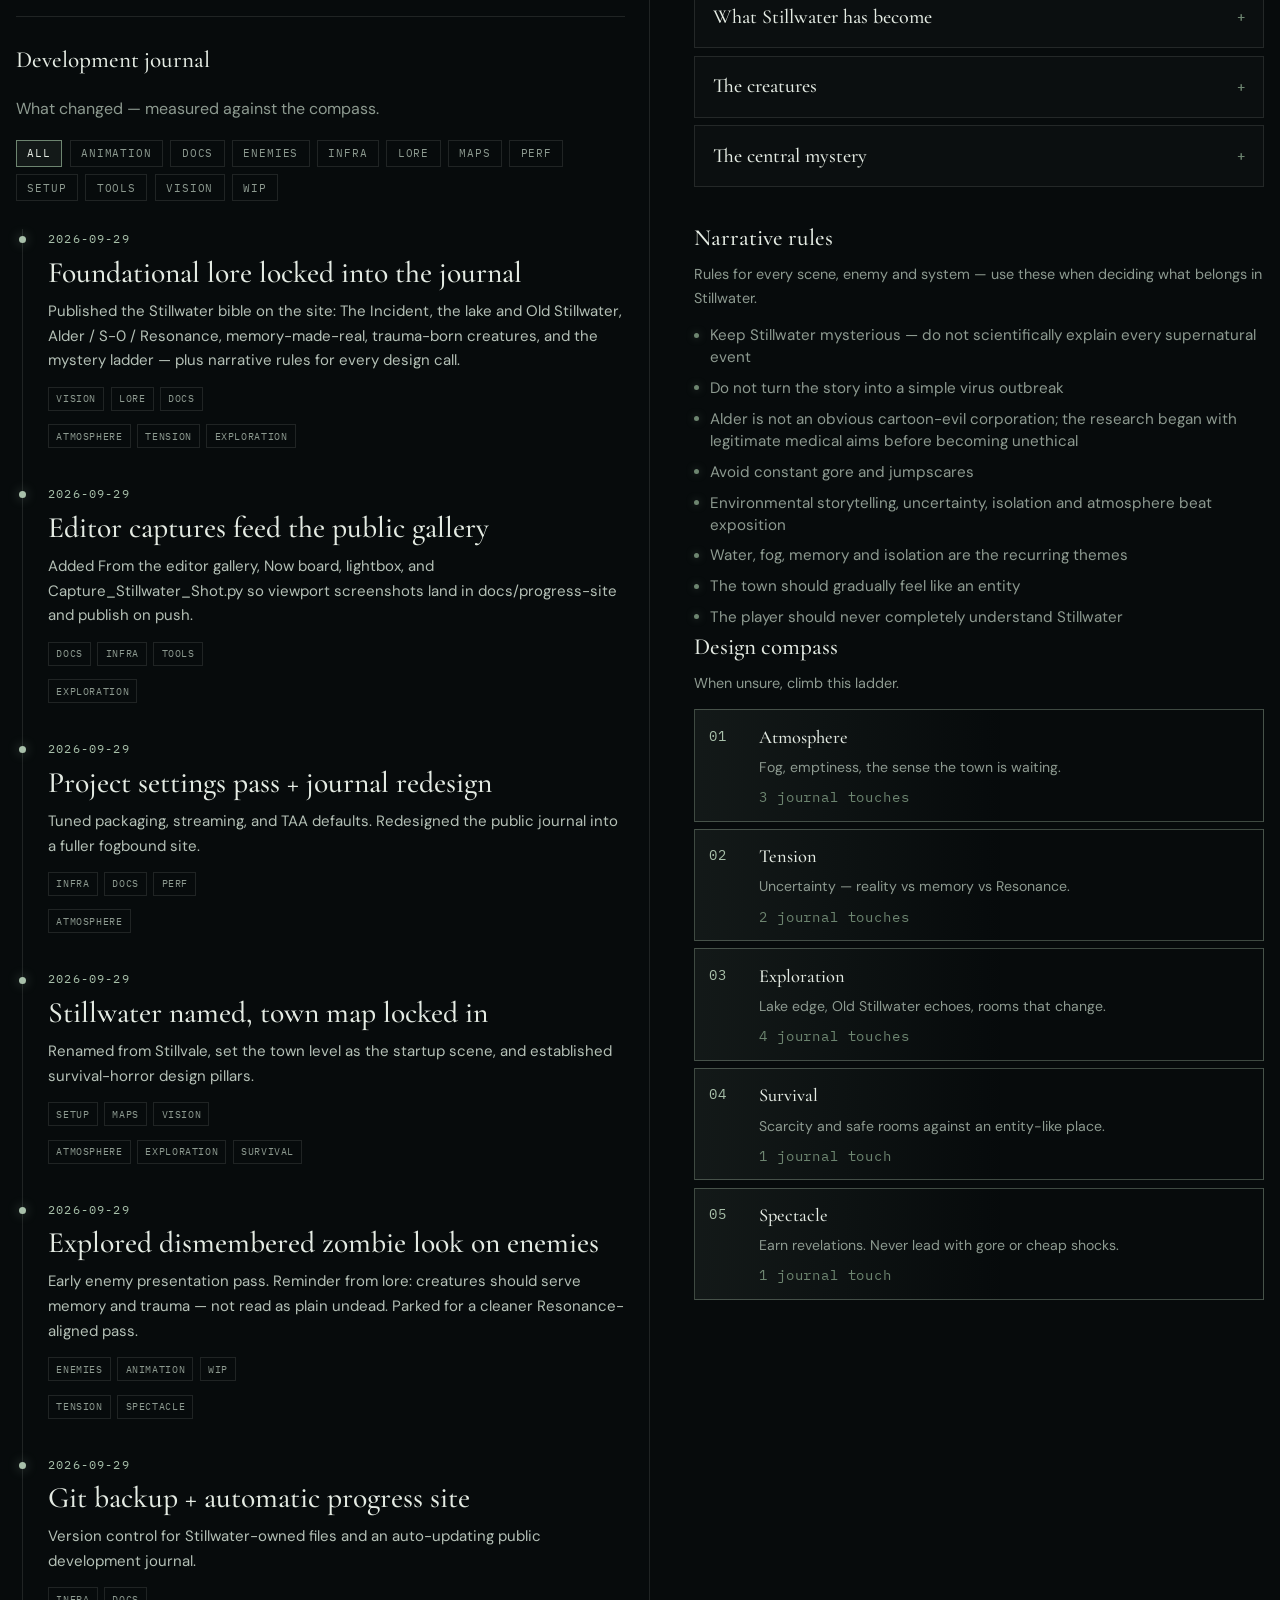
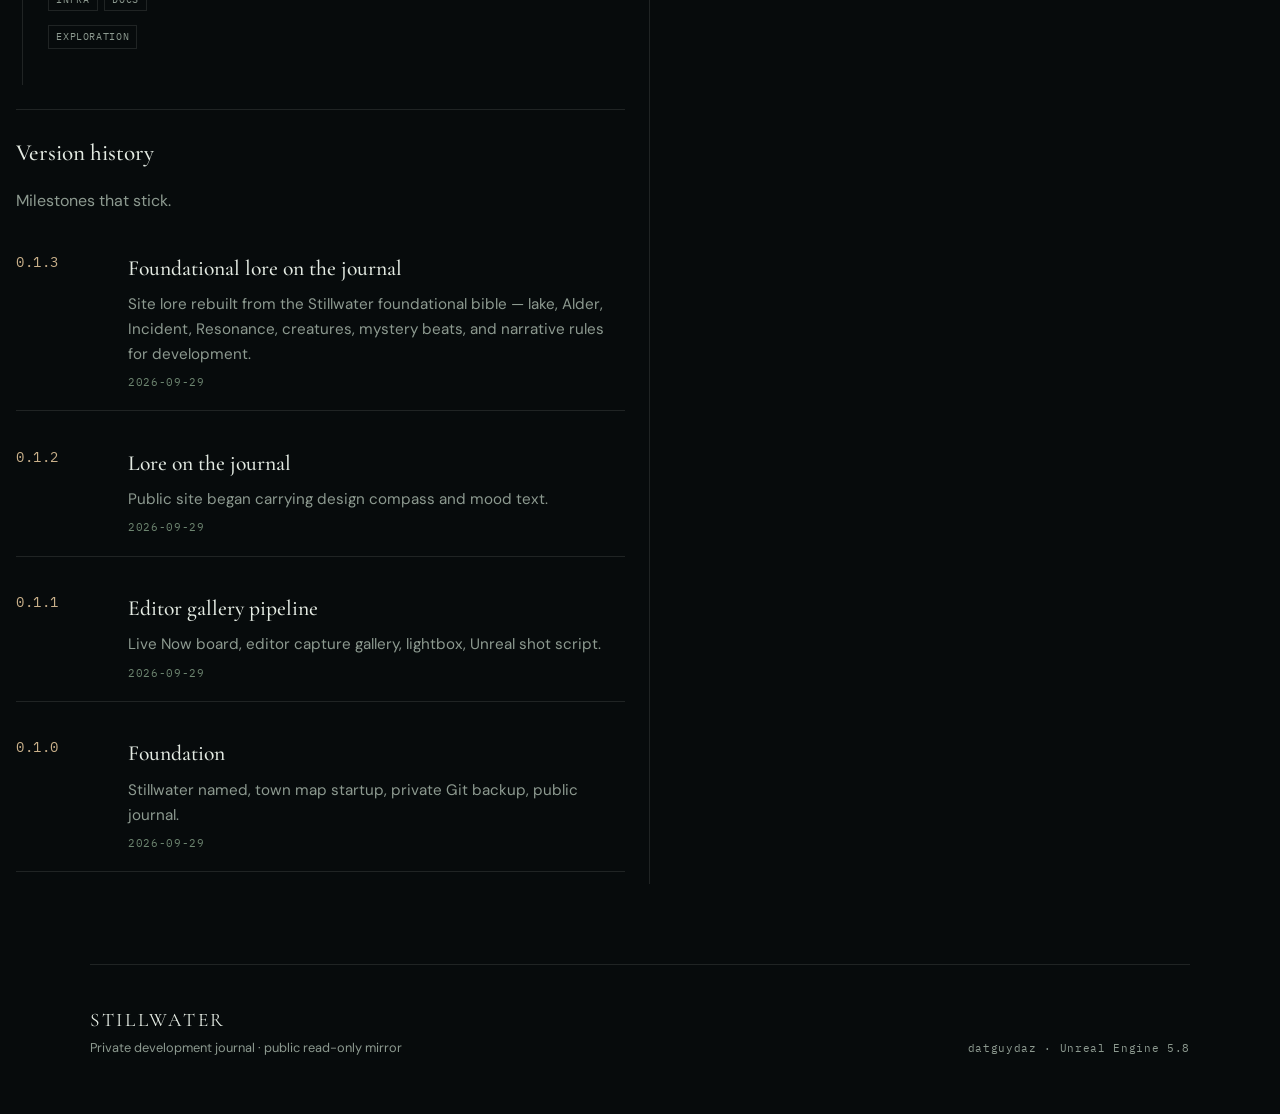
==== commit cefbbdbb: "deploy: Stillwater progress 57ac546d9403932c1701f8cd9e3d97f6795c3f5b datguydaz/Stillwater@57ac546d94" ====
--- a/Stillwater/index.html
+++ b/Stillwater/index.html
@@ -9,7 +9,7 @@
   <link rel="preconnect" href="https://fonts.googleapis.com" />
   <link rel="preconnect" href="https://fonts.gstatic.com" crossorigin />
   <link href="https://fonts.googleapis.com/css2?family=Cormorant+Garamond:ital,wght@0,500;0,600;0,700;1,500&family=DM+Sans:opsz,wght@9..40,400;9..40,500;9..40,600&family=IBM+Plex+Mono:wght@400;500&display=swap" rel="stylesheet" />
-  <link rel="stylesheet" href="./styles.css?v=0.1.9" />
+  <link rel="stylesheet" href="./styles.css?v=0.1.10" />
 </head>
 <body>
   <div class="cursor-ring" id="cursor-ring" aria-hidden="true"></div>
@@ -22,8 +22,6 @@
     <div class="fog fog-c"></div>
     <div class="fog fog-low"></div>
     <div class="hero-plate" id="hero-plate"></div>
-    <div class="town-lights" id="town-lights"></div>
-    <div class="beams"></div>
     <div class="lake">
       <div class="lake-glow"></div>
       <svg class="wave wave-1" viewBox="0 0 1440 120" preserveAspectRatio="none" aria-hidden="true">
@@ -179,6 +177,6 @@
     <button type="button" class="lb-nav next" id="lb-next" aria-label="Next">›</button>
   </div>
 
-  <script src="./app.js?v=0.1.9"></script>
+  <script src="./app.js?v=0.1.10"></script>
 </body>
 </html>
--- a/Stillwater/styles.css
+++ b/Stillwater/styles.css
@@ -159,65 +159,6 @@
 @keyframes sky-pulse {
   from { opacity: 0.55; }
   to { opacity: 1; }
-}
-
-.town-lights {
-  position: absolute;
-  inset: 0;
-  z-index: 1;
-}
-.town-light {
-  position: absolute;
-  width: var(--s);
-  height: var(--s);
-  border-radius: 50%;
-  background: #e8f2e4;
-  box-shadow:
-    0 0 4px rgba(230, 245, 220, 0.95),
-    0 0 12px rgba(180, 220, 170, 0.55),
-    0 0 28px rgba(140, 190, 150, 0.25);
-  opacity: var(--o);
-  animation: light-flicker var(--d) steps(2, end) infinite;
-}
-.town-light.is-warm {
-  background: #e0c49a;
-  box-shadow:
-    0 0 5px rgba(255, 200, 130, 0.95),
-    0 0 14px rgba(220, 150, 70, 0.45),
-    0 0 30px rgba(180, 100, 40, 0.2);
-}
-.town-light.is-far {
-  filter: blur(0.4px);
-  opacity: calc(var(--o) * 0.7);
-}
-@keyframes light-flicker {
-  0% { opacity: var(--o); transform: scale(1); }
-  8% { opacity: calc(var(--o) * 0.15); }
-  12% { opacity: calc(var(--o) * 1.2); transform: scale(1.35); }
-  18% { opacity: calc(var(--o) * 0.4); }
-  27% { opacity: var(--o); }
-  41% { opacity: calc(var(--o) * 0.2); transform: scale(0.85); }
-  44% { opacity: calc(var(--o) * 1.15); transform: scale(1.4); }
-  52% { opacity: calc(var(--o) * 0.55); }
-  61% { opacity: var(--o); }
-  73% { opacity: calc(var(--o) * 0.1); }
-  76% { opacity: calc(var(--o) * 0.95); }
-  88% { opacity: calc(var(--o) * 0.35); }
-  100% { opacity: var(--o); }
-}
-
-.beams {
-  position: absolute;
-  inset: 0;
-  background:
-    linear-gradient(115deg, transparent 40%, rgba(160, 185, 165, 0.04) 48%, transparent 56%),
-    linear-gradient(75deg, transparent 55%, rgba(180, 160, 120, 0.03) 62%, transparent 70%);
-  mix-blend-mode: soft-light;
-  animation: beam-drift 22s ease-in-out infinite alternate;
-}
-@keyframes beam-drift {
-  from { transform: translateX(-2%) rotate(-1deg); opacity: 0.5; }
-  to { transform: translateX(3%) rotate(1deg); opacity: 1; }
 }
 
 .lake {
